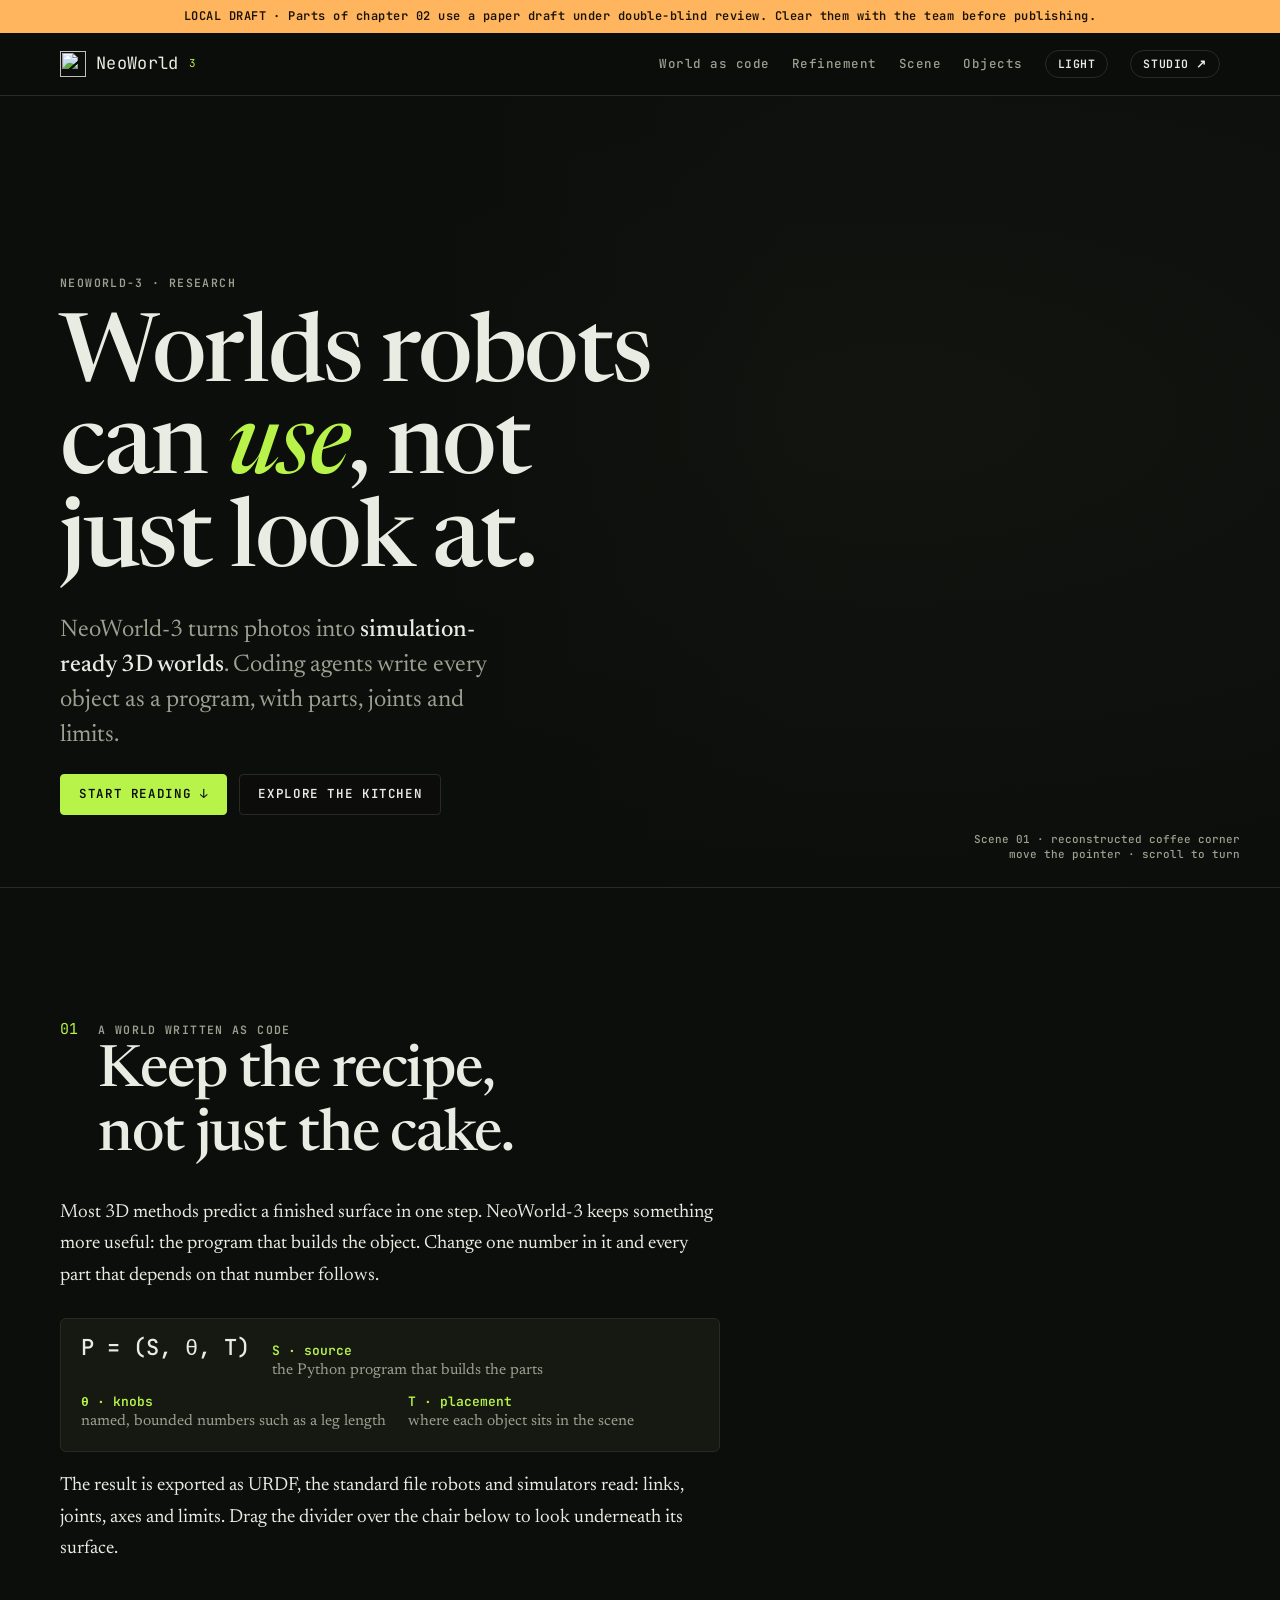
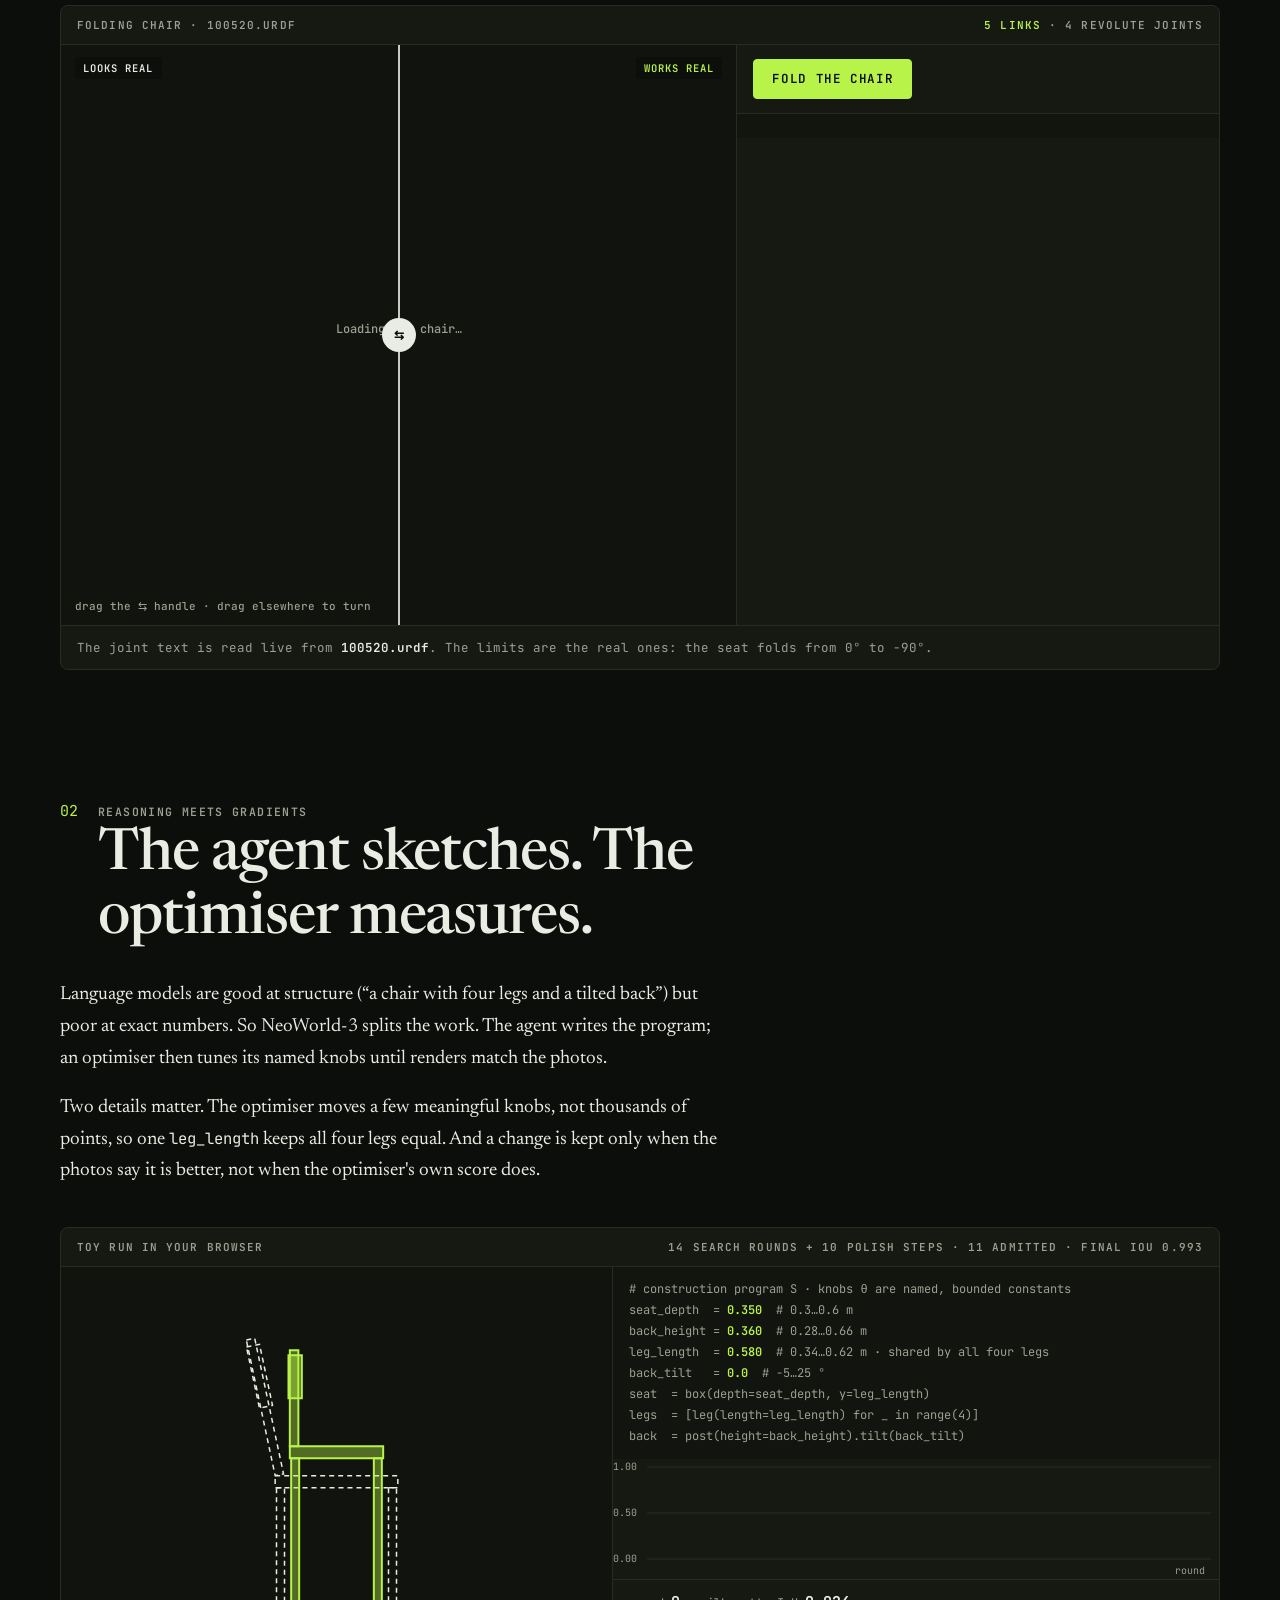
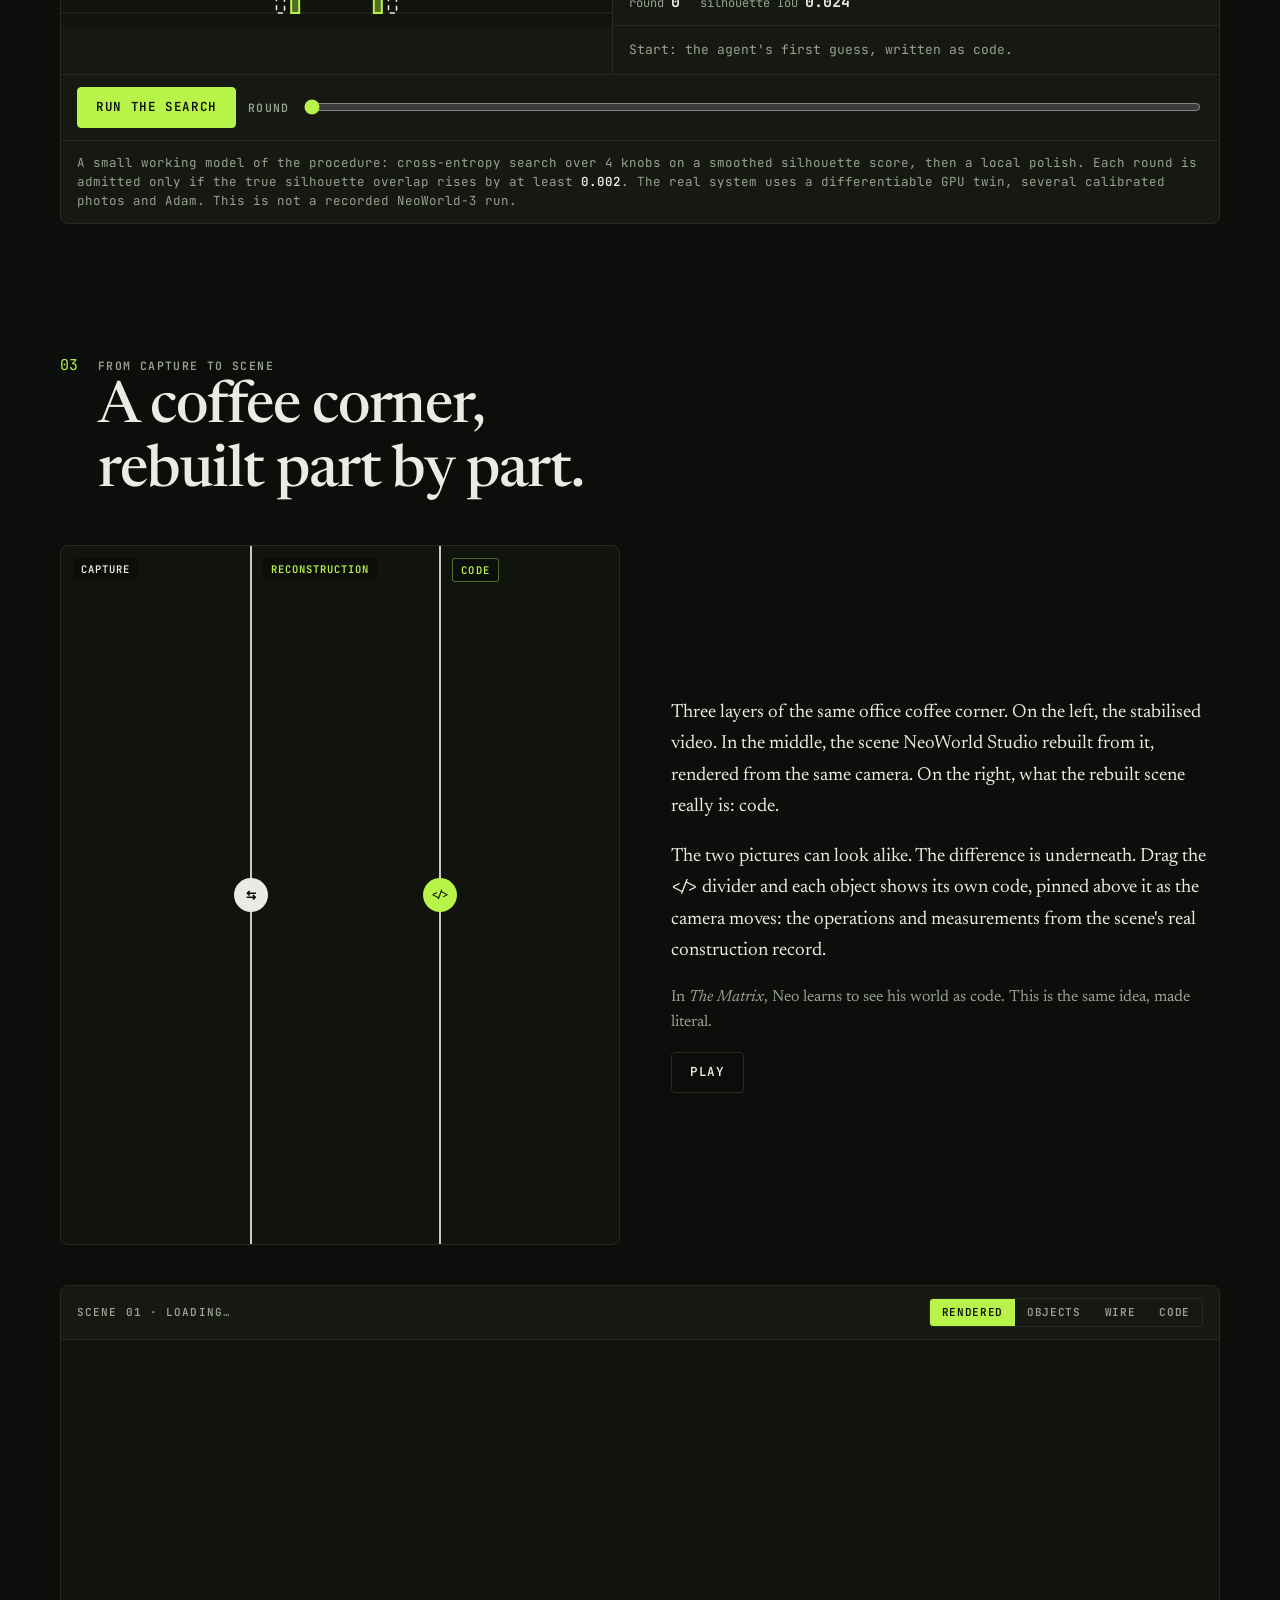
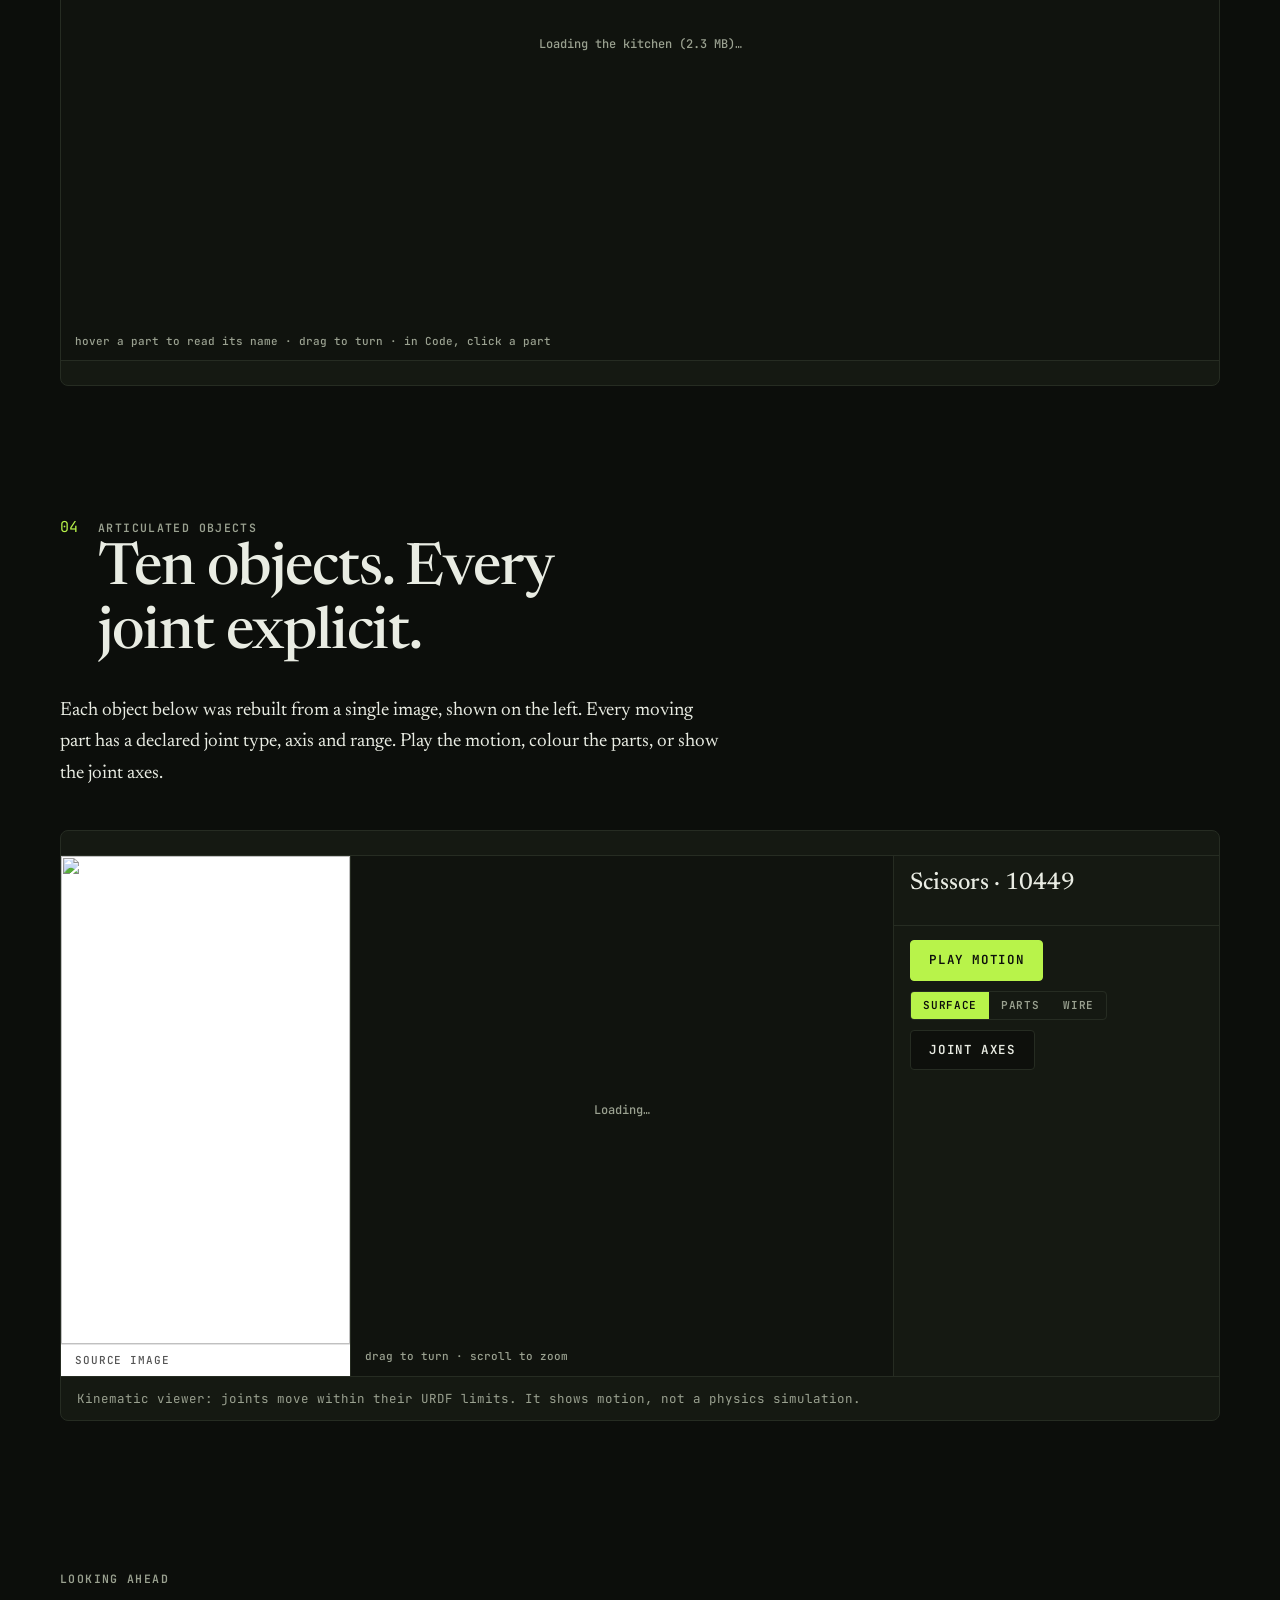
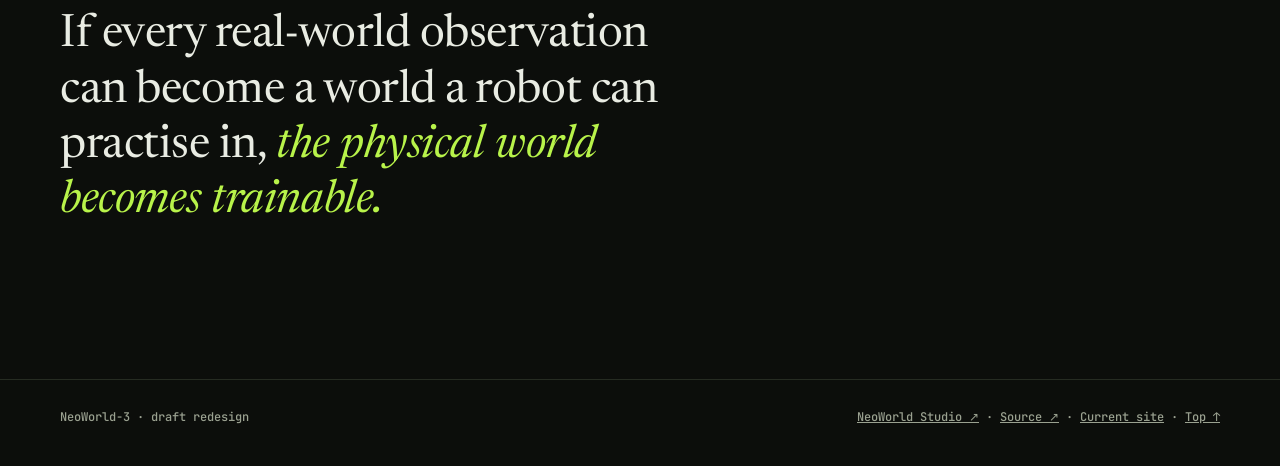
==== preview/v2/index.html @ 41a1fab9 "Add NeoWorld-3 v2 page source Redesigned research page in preview/v2 (three.js + GSAP), built from t" ====
<!doctype html>
<html lang="en" data-theme="dark">
<head>
  <meta charset="utf-8">
  <meta name="viewport" content="width=device-width,initial-scale=1">
  <meta name="theme-color" content="#0c0e0b">
  <meta name="robots" content="noindex">
  <meta name="description" content="NeoWorld-3 turns visual observations into simulation-ready 3D worlds by having coding agents write them as programs.">
  <title>NeoWorld-3 · Worlds robots can use</title>
  <link rel="icon" type="image/svg+xml" href="../brand/neoworld-favicon.svg">
  <script>try{const t=localStorage.getItem('nw-theme');if(t==='light'||t==='dark')document.documentElement.dataset.theme=t}catch(_){}</script>
  <link rel="preload" href="fonts/newsreader-latin-opsz-normal.woff2" as="font" type="font/woff2" crossorigin>
  <link rel="stylesheet" href="v2.css">
  <script defer src="../vendor/three.min.js"></script>
  <script defer src="../vendor/OBJLoader.js"></script>
  <script defer src="../vendor/OrbitControls.js"></script>
  <script defer src="../vendor/GLTFLoader.js"></script>
  <script defer src="../vendor/DRACOLoader.js"></script>
  <script defer src="../vendor/gsap.min.js"></script>
  <script defer src="../vendor/ScrollTrigger.min.js"></script>
  <script defer src="js/kit.js"></script>
  <script defer src="js/scene-code.js"></script>
  <script defer src="js/hero.js"></script>
  <script defer src="js/anatomy.js"></script>
  <script defer src="js/refine.js"></script>
  <script defer src="js/compare.js"></script>
  <script defer src="js/scene.js"></script>
  <script defer src="js/gallery.js"></script>
  <script defer src="js/main.js"></script>
</head>
<body>
  <a class="skip" href="#program">Skip to the article</a>
  <!-- Paper-derived blocks sit between paper:start / paper:end. scripts/build-v2-public.py deletes them
       and unwraps the <template data-public> that follows each one, so the public build never contains them. -->
  <!-- paper:start -->
  <div class="draft" role="note">LOCAL DRAFT · Parts of chapter 02 use a paper draft under double-blind review. Clear them with the team before publishing.</div>
  <!-- paper:end --><template data-public><div class="draft" role="note">DESIGN PREVIEW · Not the official NeoWorld site. Sections based on unpublished results are left out.</div></template>
  <div class="progress" aria-hidden="true"><i></i></div>

  <header class="top">
    <div class="wrap">
      <a class="brand" href="#top"><img src="../brand/neoworld-nw-small.svg" alt="">NeoWorld<sup>3</sup></a>
      <nav aria-label="Main">
        <a href="#program">World as code</a><a href="#refine-ch">Refinement</a><a href="#scene">Scene</a><a href="#objects">Objects</a>
      </nav>
      <button class="tbtn" id="theme-toggle" type="button"><span>Light</span></button>
      <a class="tbtn" href="https://neoworldproject.github.io/Studio/?lang=en" target="_blank" rel="noopener">Studio ↗</a>
    </div>
  </header>

  <nav class="toc" aria-label="Chapters">
    <a href="#program"><b>01</b>A world as code</a><a href="#refine-ch"><b>02</b>Refinement</a><a href="#scene"><b>03</b>Scene</a><a href="#objects"><b>04</b>Objects</a>
  </nav>

  <main id="top">
    <section class="hero" aria-labelledby="hero-title">
      <div id="hero-world" aria-hidden="true"></div>
      <div class="wrap">
        <div class="hero-copy">
          <p class="label">NeoWorld-3 · research</p>
          <h1 id="hero-title">Worlds robots can <em>use</em>, not just look at.</h1>
          <p class="lede">NeoWorld-3 turns photos into <b>simulation-ready 3D worlds</b>. Coding agents write every object as a program, with parts, joints and limits.</p>
          <div class="cta"><a class="btn primary" href="#program">Start reading ↓</a><a class="btn" href="#scene">Explore the kitchen</a></div>
        </div>
      </div>
      <p class="hero-note">Scene 01 · reconstructed coffee corner<br>move the pointer · scroll to turn</p>
    </section>

    <div class="wrap">
      <!-- 01 -->
      <section class="chapter" id="program" aria-labelledby="program-h">
        <div class="chapter-head"><span class="num">01</span><p class="label">A world written as code</p><h2 id="program-h">Keep the recipe, not just the cake.</h2></div>
        <div class="prose">
          <p>Most 3D methods predict a finished surface in one step. NeoWorld-3 keeps something more useful: the program that builds the object. Change one number in it and every part that depends on that number follows.</p>
          <div class="equation" aria-label="P equals S, theta, T">
            <code>P = (S, θ, T)</code>
            <div><b>S · source</b>the Python program that builds the parts</div>
            <div><b>θ · knobs</b>named, bounded numbers such as a leg length</div>
            <div><b>T · placement</b>where each object sits in the scene</div>
          </div>
          <p>The result is exported as URDF, the standard file robots and simulators read: links, joints, axes and limits. Drag the divider over the chair below to look underneath its surface.</p>
        </div>
        <div class="plate">
          <div class="plate-bar"><span>Folding chair · 100520.urdf</span><span><b>5 links</b> · 4 revolute joints</span></div>
          <div class="anatomy">
            <div class="stage" id="anatomy-stage">
              <div class="xray-tags" aria-hidden="true"><span>LOOKS REAL</span><span>WORKS REAL</span></div>
              <button class="xray-handle" type="button" role="slider" aria-label="X-ray divider" aria-valuemin="0" aria-valuemax="100" aria-valuenow="50"><span>⇆</span></button>
              <span class="stage-status">Loading the chair…</span>
              <span class="hint">drag the ⇆ handle · drag elsewhere to turn</span>
            </div>
            <div class="anatomy-side">
              <div id="anatomy-joints"></div>
              <div class="side-actions"><button class="btn primary" id="anatomy-fold" type="button">Fold the chair</button></div>
              <pre class="code" id="anatomy-code" aria-live="polite" aria-label="URDF text of the selected joint"></pre>
            </div>
          </div>
          <p class="plate-foot">The joint text is read live from <b>100520.urdf</b>. The limits are the real ones: the seat folds from 0° to −90°.</p>
        </div>
      </section>

      <!-- 02 -->
      <section class="chapter" id="refine-ch" aria-labelledby="refine-h">
        <div class="chapter-head"><span class="num">02</span><p class="label">Reasoning meets gradients</p><h2 id="refine-h">The agent sketches. The optimiser measures.</h2></div>
        <div class="prose">
          <p>Language models are good at structure (“a chair with four legs and a tilted back”) but poor at exact numbers. So NeoWorld-3 splits the work. The agent writes the program; an optimiser then tunes its named knobs until renders match the photos.</p>
          <!-- paper:start -->
          <p>Two details matter. The optimiser moves a few meaningful knobs, not thousands of points, so one <span class="mono">leg_length</span> keeps all four legs equal. And a change is kept only when the photos say it is better, not when the optimiser's own score does.</p>
          <!-- paper:end --><template data-public><p>Because the optimiser moves a few meaningful knobs rather than thousands of points, one <span class="mono">leg_length</span> keeps all four legs equal.</p></template>
        </div>
        <div class="plate" id="refine">
          <div class="plate-bar"><span>Toy run in your browser</span><span id="refine-summary"></span></div>
          <div class="refine">
            <canvas id="refine-canvas" aria-label="Chair silhouette: dashed target, filled current program, faint candidates"></canvas>
            <div class="refine-side">
              <pre class="code" id="refine-code" aria-live="polite" style="border-top:0"></pre>
              <canvas id="refine-chart" aria-label="Silhouette overlap per round; filled dots were admitted"></canvas>
              <div class="readout"><span>round <b id="refine-step-out">0</b></span><span>silhouette IoU <b id="refine-iou">0</b></span></div>
              <p class="note" id="refine-log" role="status" style="min-height:0"></p>
            </div>
          </div>
          <div class="controls"><button class="btn primary" id="refine-play" type="button">Run the search</button><label class="label" for="refine-step">Round</label><input id="refine-step" type="range" min="0" max="22" value="0"></div>
          <!-- paper:start -->
          <p class="plate-foot">A small working model of the procedure: cross-entropy search over 4 knobs on a smoothed silhouette score, then a local polish. Each round is admitted only if the true silhouette overlap rises by at least <b>0.002</b>. The real system uses a differentiable GPU twin, several calibrated photos and Adam. This is not a recorded NeoWorld-3 run.</p>
          <!-- paper:end --><template data-public><p class="plate-foot">A small illustration running in your browser: a search over 4 knobs against one silhouette, keeping a change only when the overlap clearly improves. It shows the idea; it is not a NeoWorld-3 run.</p></template>
        </div>
      </section>

      <!-- 03 -->
      <section class="chapter" id="scene" aria-labelledby="scene-h">
        <div class="chapter-head"><span class="num">03</span><p class="label">From capture to scene</p><h2 id="scene-h">A coffee corner, rebuilt part by part.</h2></div>
        <div class="compare-wrap">
          <div id="compare" aria-label="Drag the two dividers to compare the capture, the reconstruction and its code">
            <canvas></canvas>
            <span class="wipe-tag" data-layer="0">CAPTURE</span><span class="wipe-tag" data-layer="1">RECONSTRUCTION</span><span class="wipe-tag" data-layer="2">CODE</span>
            <button class="xray-handle" data-handle="0" type="button" role="slider" aria-label="Divider between capture and reconstruction" aria-valuemin="0" aria-valuemax="100" aria-valuenow="34"><span>⇆</span></button>
            <button class="xray-handle" data-handle="1" type="button" role="slider" aria-label="Divider between reconstruction and code" aria-valuemin="0" aria-valuemax="100" aria-valuenow="68"><span>&lt;/&gt;</span></button>
          </div>
          <div class="prose">
            <p>Three layers of the same office coffee corner. On the left, the stabilised video. In the middle, the scene NeoWorld Studio rebuilt from it, rendered from the same camera. On the right, what the rebuilt scene really is: code.</p>
            <p>The two pictures can look alike. The difference is underneath. Drag the <span class="mono">&lt;/&gt;</span> divider and each object shows its own code, pinned above it as the camera moves: the operations and measurements from the scene's real construction record.</p>
            <p class="aside">In <em>The Matrix</em>, Neo learns to see his world as code. This is the same idea, made literal.</p>
            <p><button class="btn" id="compare-play" type="button">Play</button></p>
          </div>
        </div>
        <div class="plate">
          <div class="plate-bar"><span>Scene 01 · <span id="scene-count">loading…</span></span>
            <span class="seg" role="group" aria-label="Look"><button type="button" data-scene-look="skin" aria-pressed="true">Rendered</button><button type="button" data-scene-look="parts" aria-pressed="false">Objects</button><button type="button" data-scene-look="wire" aria-pressed="false">Wire</button><button type="button" data-scene-look="code" aria-pressed="false">Code</button></span></div>
          <div class="scene-body" id="scene-body">
            <div class="stage" id="scene-stage">
              <span class="stage-status">Loading the kitchen (2.3 MB)…</span>
              <div class="part-tip" hidden></div>
              <span class="hint">hover a part to read its name · drag to turn · in Code, click a part</span>
            </div>
            <aside class="scene-code" id="scene-code-panel" hidden aria-label="Construction record of the selected object">
              <div class="scene-code-head"><b id="scene-code-title">Loading…</b><span>construction record from scene.glb</span></div>
              <pre class="code" id="scene-code"></pre>
              <p class="scene-code-key"><span class="k-op">coloured part</span> built by a recorded SDK operation · <span class="k-mesh">grey part</span> stored as a mesh · <span class="k-phys">blue lines</span> example physical properties</p>
            </aside>
          </div>
          <div class="chips" id="scene-legend" aria-label="Objects in the scene: click to isolate one"></div>
        </div>
      </section>

      <!-- 04 -->
      <section class="chapter" id="objects" aria-labelledby="objects-h">
        <div class="chapter-head"><span class="num">04</span><p class="label">Articulated objects</p><h2 id="objects-h">Ten objects. Every joint explicit.</h2></div>
        <div class="prose"><p>Each object below was rebuilt from a single image, shown on the left. Every moving part has a declared joint type, axis and range. Play the motion, colour the parts, or show the joint axes.</p></div>
        <div class="plate">
          <div class="picker" id="gallery-picker" aria-label="Choose an object"></div>
          <div class="gallery">
            <figure><img id="gallery-ref" alt="" src="../assets/batch5_collision_references_image3/10449_image_3.png"><figcaption id="gallery-ref-cap">Source image</figcaption></figure>
            <div class="stage" id="gallery-stage"><span class="stage-status">Loading…</span><span class="hint">drag to turn · scroll to zoom</span></div>
            <div class="gallery-side">
              <h3 id="gallery-title">Scissors · 10449</h3>
              <p class="sub" id="gallery-summary">&nbsp;</p>
              <div class="side-actions">
                <button class="btn primary" id="gallery-play" type="button" aria-pressed="false">Play motion</button>
                <span class="seg" role="group" aria-label="Look"><button type="button" data-gallery-look="skin" aria-pressed="true">Surface</button><button type="button" data-gallery-look="parts" aria-pressed="false">Parts</button><button type="button" data-gallery-look="wire" aria-pressed="false">Wire</button></span>
                <button class="btn" id="gallery-axes" type="button" aria-pressed="false">Joint axes</button>
              </div>
              <div id="gallery-joints"></div>
            </div>
          </div>
          <p class="plate-foot">Kinematic viewer: joints move within their URDF limits. It shows motion, not a physics simulation.</p>
        </div>
      </section>

    </div>

    <section class="closing wrap" aria-label="Outlook">
      <p class="label" style="margin-bottom:22px">Looking ahead</p>
      <p>If every real-world observation can become a world a robot can practise in, <em>the physical world becomes trainable.</em></p>
    </section>
  </main>

  <footer>
    <div class="wrap">
      <span>NeoWorld-3 · draft redesign</span>
      <span><a href="https://neoworldproject.github.io/Studio/?lang=en" target="_blank" rel="noopener">NeoWorld Studio ↗</a> · <a href="https://github.com/mulan2022/NeoWorld" target="_blank" rel="noopener">Source ↗</a> · <a href="../">Current site</a> · <a href="#top">Top ↑</a></span>
    </div>
  </footer>
</body>
</html>
---- preview/v2/v2.css ----
@font-face{font-family:"Fusion Pixel";src:url("../assets/fusion-pixel-latin-subset.woff2") format("woff2");font-display:swap}
/* Self-hosted (SIL OFL, see fonts/*.txt) so the page does not depend on Google Fonts being reachable. */
@font-face{font-family:"Newsreader";src:url("fonts/newsreader-latin-opsz-normal.woff2") format("woff2-variations"),url("fonts/newsreader-latin-opsz-normal.woff2") format("woff2");font-weight:200 800;font-style:normal;font-display:swap}
@font-face{font-family:"Newsreader";src:url("fonts/newsreader-latin-opsz-italic.woff2") format("woff2-variations"),url("fonts/newsreader-latin-opsz-italic.woff2") format("woff2");font-weight:200 800;font-style:italic;font-display:swap}
@font-face{font-family:"JetBrains Mono";src:url("fonts/jetbrains-mono-latin-wght-normal.woff2") format("woff2-variations"),url("fonts/jetbrains-mono-latin-wght-normal.woff2") format("woff2");font-weight:100 800;font-style:normal;font-display:swap}
/* Tokens: dark is the default identity; light is a full second palette. */
:root{
  --bg:#0c0e0b;--bg-2:#11140f;--surface:#151912;--stage:#10130e;--ink:#e9ece3;--muted:#9aa190;--line:#262c22;
  --accent:#b8f34a;--accent-fill:#b8f34a;--accent-ink:#0c0e0b;--accent-line:#b8f34a;--hero-wire:#7e8b6c;
  --warn:#ffb45e;--bad:#ff7a8a;--sky:#6cc4ff;
  --serif:"Newsreader",Georgia,"Times New Roman",serif;--mono:"JetBrains Mono",Consolas,"SFMono-Regular",monospace;--pixel:"Fusion Pixel",var(--mono);
  --measure:66ch;--gutter:clamp(16px,4vw,40px);
  color-scheme:dark;
}
:root[data-theme="light"]{
  --bg:#f2f3ec;--bg-2:#e9ebe2;--surface:#fbfbf7;--stage:#e4e8dc;--ink:#141811;--muted:#535b4c;--line:#d2d7c7;
  --accent:#4a7a0c;--accent-fill:#b8f34a;--accent-ink:#10140c;--accent-line:#5b8f16;--hero-wire:#98a488;
  --warn:#b86a0e;--bad:#c23a4d;--sky:#1f78b4;color-scheme:light;
}
*{box-sizing:border-box}
[hidden]{display:none!important}
html{scroll-behavior:smooth;scroll-padding-top:80px}
body{margin:0;background:var(--bg);color:var(--ink);font:400 19px/1.66 var(--serif);font-optical-sizing:auto;-webkit-font-smoothing:antialiased}
img,canvas,video{max-width:100%;display:block}
a{color:var(--accent)}
p{margin:0}
h1,h2,h3,h4{margin:0;font-weight:500;text-wrap:balance;line-height:1.1}
button{font:inherit;color:inherit}
:focus-visible{outline:2px solid var(--accent);outline-offset:3px}
.label{font:600 11.5px/1.35 var(--mono);letter-spacing:.12em;text-transform:uppercase;color:var(--muted)}
.mono{font-family:var(--mono);font-size:.82em}
.wrap{max-width:1240px;margin:0 auto;padding-inline:var(--gutter)}
.measure{max-width:var(--measure)}
.skip{position:absolute;left:-999px}.skip:focus{left:16px;top:16px;z-index:100;background:var(--accent-fill);color:var(--accent-ink);padding:8px 12px}

/* Draft ribbon and progress */
.draft{background:var(--warn);color:#1a1206;font:600 12px/1.4 var(--mono);letter-spacing:.04em;padding:8px var(--gutter);text-align:center}
:root[data-theme="light"] .draft{color:#fff}
.progress{position:fixed;inset:0 0 auto 0;height:2px;z-index:60;pointer-events:none}
.progress i{display:block;height:100%;background:var(--accent-line);transform-origin:0 50%;transform:scaleX(0)}

/* Top bar */
.top{position:sticky;top:0;z-index:50;background:color-mix(in srgb,var(--bg) 88%,transparent);backdrop-filter:blur(10px);border-bottom:1px solid var(--line)}
.top .wrap{display:flex;align-items:center;gap:22px;height:62px}
.brand{display:flex;align-items:center;gap:10px;text-decoration:none;color:var(--ink);font:400 17px/1 var(--pixel);letter-spacing:.02em}
.brand img{width:26px;height:26px}
.brand sup{color:var(--accent);font-size:11px}
.top nav{display:flex;gap:22px;margin-left:auto;font:500 12.5px/1 var(--mono);letter-spacing:.04em}
.top nav a{color:var(--muted);text-decoration:none}.top nav a:hover{color:var(--ink)}
.tbtn{display:inline-flex;align-items:center;gap:6px;border:1px solid var(--line);background:transparent;border-radius:999px;padding:7px 12px;font:600 11.5px/1 var(--mono);letter-spacing:.05em;text-transform:uppercase;cursor:pointer;color:var(--ink);text-decoration:none}
.tbtn:hover{border-color:var(--muted)}
@media (max-width:860px){.top nav{display:none}.top .tbtn:first-of-type{margin-left:auto}}

/* Contents rail (wide screens only) */
.toc{position:fixed;left:max(16px,calc((100vw - 1240px)/2 - 150px));top:120px;z-index:40;display:none;flex-direction:column;gap:2px;opacity:0;transition:opacity .4s}
.toc.shown{opacity:1}
.toc a{display:flex;gap:10px;align-items:baseline;padding:5px 0;font:500 11px/1.3 var(--mono);color:var(--muted);text-decoration:none}
.toc a b{font-weight:600;color:var(--line);transition:color .3s}
.toc a[aria-current="true"],.toc a:hover{color:var(--ink)}
.toc a[aria-current="true"] b{color:var(--accent)}
@media (min-width:1560px){.toc{display:flex}}

/* Hero */
.hero{position:relative;min-height:min(88vh,860px);display:grid;align-items:end;overflow:hidden;border-bottom:1px solid var(--line);background:radial-gradient(120% 90% at 70% 40%,var(--bg-2),var(--bg) 70%)}
#hero-world{position:absolute;inset:0}
.hero>.wrap{width:100%}
.hero:after{content:"";position:absolute;inset:0;z-index:1;pointer-events:none;background:linear-gradient(90deg,var(--bg) 0%,color-mix(in srgb,var(--bg) 82%,transparent) 34%,transparent 62%)}
@media (max-width:760px){.hero:after{background:linear-gradient(180deg,var(--bg) 0%,color-mix(in srgb,var(--bg) 85%,transparent) 55%,transparent 80%)}}
#hero-world canvas{width:100%!important;height:100%!important}
.hero-copy{position:relative;z-index:2;display:grid;gap:22px;padding-block:120px 72px;max-width:760px;pointer-events:none}
.hero-copy a{pointer-events:auto}
.hero h1{font-size:clamp(46px,7.4vw,104px);line-height:.98;letter-spacing:-.025em}
.hero h1 em{font-style:italic;color:var(--accent)}
.hero .lede{font-size:clamp(20px,2.2vw,24px);line-height:1.45;color:var(--muted);max-width:34ch}
.hero .lede b{color:var(--ink);font-weight:500}
.cta{display:flex;flex-wrap:wrap;gap:12px}
.btn{display:inline-flex;align-items:center;gap:10px;padding:13px 18px;border-radius:4px;font:600 12.5px/1 var(--mono);letter-spacing:.05em;text-transform:uppercase;text-decoration:none;border:1px solid var(--line);color:var(--ink);background:color-mix(in srgb,var(--bg) 70%,transparent);cursor:pointer}
.btn.primary{background:var(--accent-fill);border-color:var(--accent-fill);color:var(--accent-ink)}
.btn:hover{filter:brightness(1.08)}
.btn:not(.primary)[aria-pressed="true"]{border-color:var(--accent-line);color:var(--accent);background:color-mix(in srgb,var(--accent-fill) 10%,transparent)}
.hero-note{position:absolute;right:var(--gutter);bottom:24px;z-index:2;font:500 11px/1.4 var(--mono);color:var(--muted);text-align:right}
@media (max-width:760px){.hero{align-items:start}.hero-copy{padding-block:56px 300px}.hero-note{display:none}}

.facts{display:grid;grid-template-columns:repeat(4,minmax(0,1fr));border-bottom:1px solid var(--line)}
.facts div{padding:22px var(--gutter);border-right:1px solid var(--line);display:grid;gap:6px}
.facts div:last-child{border-right:0}
.facts strong{font:500 clamp(34px,4vw,48px)/1 var(--serif);font-variant-numeric:tabular-nums}
.facts span{font:600 11px/1.35 var(--mono);letter-spacing:.08em;text-transform:uppercase;color:var(--muted)}
@media (max-width:760px){.facts{grid-template-columns:repeat(2,minmax(0,1fr))}.facts div:nth-child(2){border-right:0}.facts div:nth-child(-n+2){border-bottom:1px solid var(--line)}}

/* Chapters */
.chapter{padding-block:clamp(72px,10vw,128px) 0;scroll-margin-top:70px}
.chapter-head{display:grid;grid-template-columns:auto minmax(0,1fr);gap:4px 20px;align-items:baseline;margin-bottom:28px}
.chapter-head .num{grid-row:span 2;font:400 15px/1 var(--pixel);color:var(--accent);padding-top:6px}
.chapter-head h2{font-size:clamp(34px,5vw,58px);letter-spacing:-.018em;max-width:20ch}
.prose{display:grid;gap:18px;max-width:var(--measure)}
.prose strong{font-weight:600}
.pull{font-size:clamp(24px,3vw,32px);line-height:1.3;font-style:italic;max-width:30ch;padding-left:20px;border-left:3px solid var(--accent-line)}
.aside{font-size:16px;line-height:1.55;color:var(--muted)}

/* Plates hold interactive figures */
.plate{margin-top:40px;border:1px solid var(--line);border-radius:8px;background:var(--surface);overflow:hidden}
.plate-bar{display:flex;flex-wrap:wrap;gap:10px 16px;align-items:center;justify-content:space-between;padding:12px 16px;border-bottom:1px solid var(--line);font:600 11px/1.3 var(--mono);letter-spacing:.1em;text-transform:uppercase;color:var(--muted)}
.plate-bar b{color:var(--accent);font-weight:600}
.plate-foot{padding:12px 16px;border-top:1px solid var(--line);font:400 12.5px/1.55 var(--mono);color:var(--muted)}
.plate-foot b{color:var(--ink);font-weight:600}
.seg{display:inline-flex;border:1px solid var(--line);border-radius:4px;overflow:hidden}
.seg button{border:0;background:transparent;color:var(--muted);padding:8px 12px;font:600 11px/1 var(--mono);letter-spacing:.06em;text-transform:uppercase;cursor:pointer}
.seg button[aria-pressed="true"]{background:var(--accent-fill);color:var(--accent-ink)}
.stage{position:relative;background:var(--stage);min-height:300px;touch-action:pan-y}
.stage canvas{width:100%!important;height:100%!important;position:absolute;inset:0}
.stage-status{position:absolute;inset:auto 0 50% 0;text-align:center;font:500 12px/1 var(--mono);color:var(--muted);z-index:2}
.hint{position:absolute;left:14px;bottom:12px;z-index:3;font:500 11px/1.3 var(--mono);color:var(--muted);pointer-events:none}
input[type=range]{width:100%;accent-color:var(--accent-line)}

/* 01 door */
.split{display:grid;grid-template-columns:minmax(0,1fr) minmax(0,1.25fr);gap:clamp(24px,4vw,56px);align-items:center}
@media (max-width:900px){.split{grid-template-columns:minmax(0,1fr)}}
#door-stage{height:min(62vh,520px);cursor:pointer}
.note{padding:14px 16px;border-top:1px solid var(--line);font:400 13px/1.55 var(--mono);color:var(--muted);min-height:66px}
.note b{color:var(--ink)}

/* 02 loop */
.loop{display:grid;grid-template-columns:minmax(0,1fr) minmax(0,1fr);gap:clamp(24px,5vw,72px);margin-top:20px}
.loop-graphic{position:sticky;top:90px;height:min(70vh,560px);display:grid;place-items:center}
.loop-graphic svg{width:min(100%,460px);height:auto;overflow:visible}
.loop-steps{padding-block:18vh 30vh;display:grid;gap:34vh}
.loop-step{display:grid;gap:10px;opacity:.35;transition:opacity .4s}
.loop-step.on{opacity:1}
.loop-step h3{font-size:30px}
.loop-step .label{color:var(--accent)}
.loop-node circle{fill:var(--surface);stroke:var(--line);stroke-width:2;transition:all .45s}
.loop-node text{fill:var(--muted);font:600 12px var(--mono);letter-spacing:.08em;transition:fill .45s}
.loop-node.on circle{fill:var(--accent-fill);stroke:var(--accent-fill)}
.loop-node.on text{fill:var(--ink)}
.loop-arc{fill:none;stroke:var(--line);stroke-width:2.5;transition:stroke .5s}
.loop-arc.on{stroke:var(--accent-line)}
.loop-core{fill:var(--muted);font:600 12px var(--mono);letter-spacing:.1em}
@media (max-width:800px){.loop{grid-template-columns:minmax(0,1fr)}.loop-graphic{top:62px;height:260px;background:var(--bg);z-index:5;border-bottom:1px solid var(--line)}.loop-graphic svg{width:240px}.loop-steps{padding-block:8vh 20vh;gap:28vh}}

/* 03 anatomy */
.anatomy{display:grid;grid-template-columns:minmax(0,1.4fr) minmax(300px,1fr)}
#anatomy-stage{min-height:min(66vh,580px)}
@media (max-width:900px){#anatomy-stage{height:min(66vh,520px)}}
.anatomy-side{border-left:1px solid var(--line);display:grid;align-content:start}
.xray-handle{position:absolute;top:0;bottom:0;left:50%;width:44px;margin-left:-22px;z-index:4;cursor:ew-resize;display:grid;place-items:center;touch-action:none;background:none;border:0;padding:0}
.xray-handle:before{content:"";position:absolute;top:0;bottom:0;left:50%;width:2px;margin-left:-1px;background:var(--ink);opacity:.85}
.xray-handle span{position:relative;width:34px;height:34px;border-radius:50%;background:var(--ink);color:var(--bg);display:grid;place-items:center;font:600 12px/1 var(--mono)}
.xray-tags{position:absolute;inset:12px 14px auto;display:flex;justify-content:space-between;z-index:3;pointer-events:none}
.xray-tags span{font:600 10.5px/1 var(--mono);letter-spacing:.1em;padding:6px 8px;border-radius:3px;background:color-mix(in srgb,var(--bg) 75%,transparent)}
.xray-tags span:last-child{color:var(--accent)}
.joint-row{display:grid;gap:6px;padding:12px 16px;border-bottom:1px solid var(--line)}
.joint-row.on{background:color-mix(in srgb,var(--accent-fill) 8%,transparent)}
.joint-name{display:flex;align-items:center;gap:8px;border:0;background:none;padding:0;cursor:pointer;font:600 12.5px/1.2 var(--mono);text-align:left;color:var(--ink)}
.joint-name i{width:10px;height:10px;border-radius:2px;flex:none}
.joint-name small{margin-left:auto;font-weight:400;color:var(--muted)}
.joint-range{font:400 11px/1 var(--mono);color:var(--muted)}
.code{margin:0;padding:12px 0;font:400 12px/1.75 var(--mono);color:var(--muted);background:var(--bg-2);overflow-x:auto;white-space:pre;border-top:1px solid var(--line)}
.code span{display:block;padding:0 16px}
.code .hl{color:var(--ink);background:color-mix(in srgb,var(--accent-fill) 12%,transparent);box-shadow:inset 3px 0 var(--accent-line)}
.code b{color:var(--accent);font-weight:600}
.code i{font-style:normal;color:var(--muted)}
.code .c{color:var(--muted)}
.side-actions{padding:14px 16px;display:flex;gap:10px;flex-wrap:wrap}
@media (max-width:900px){.anatomy{grid-template-columns:minmax(0,1fr)}.anatomy-side{border-left:0;border-top:1px solid var(--line)}}
.equation{display:flex;flex-wrap:wrap;gap:12px 22px;align-items:baseline;margin-top:8px;padding:18px 20px;border:1px solid var(--line);border-radius:6px;background:var(--surface)}
.equation code{font:500 22px/1 var(--mono);color:var(--ink)}
.equation div{display:grid;gap:2px;font-size:15.5px;line-height:1.4;color:var(--muted)}
.equation div b{font:600 13px/1.2 var(--mono);color:var(--accent)}

/* 04 agent workflow */
.flow{display:grid;grid-template-columns:repeat(5,minmax(0,1fr));gap:0;counter-reset:f}
.flow figure{margin:0;padding:14px;border-right:1px solid var(--line);display:grid;gap:10px;align-content:start}
.flow figure:last-child{border-right:0}
.flow img{aspect-ratio:320/220;object-fit:cover;border-radius:4px;background:var(--stage);width:100%}
.flow figcaption{display:grid;gap:4px;font-size:15.5px;line-height:1.4}
.flow figcaption b{font:600 12px/1.2 var(--mono);letter-spacing:.06em;text-transform:uppercase}
.flow figcaption span{color:var(--muted)}
.flow .return{grid-column:2/-1;border-top:1px dashed var(--line);padding:10px 14px;font:500 11.5px/1.4 var(--mono);color:var(--muted);text-align:center}
@media (max-width:900px){.flow{grid-template-columns:repeat(2,minmax(0,1fr))}.flow figure{border-bottom:1px solid var(--line)}.flow .return{grid-column:1/-1}}
.rules{display:grid;grid-template-columns:repeat(auto-fill,minmax(270px,1fr));gap:26px 34px;margin-top:48px}
.rule{display:grid;gap:8px;padding-top:16px;border-top:2px solid var(--ink)}
.rule h3{font-size:24px}
.rule p{font-size:16.5px;line-height:1.55}
.rule .plain{color:var(--muted);font-style:italic}

/* 05 refinement */
.refine{display:grid;grid-template-columns:minmax(0,1fr) minmax(0,1.1fr)}
#refine-canvas{width:100%;height:360px;background:var(--stage)}
.refine-side{border-left:1px solid var(--line);display:grid;align-content:start}
#refine-chart{width:100%;height:120px}
.readout{display:flex;gap:20px;flex-wrap:wrap;padding:12px 16px;border-top:1px solid var(--line);font:400 12px/1.4 var(--mono);color:var(--muted)}
.readout b{color:var(--ink);font-size:15px;font-variant-numeric:tabular-nums}
.controls{display:flex;gap:12px;align-items:center;padding:12px 16px;border-top:1px solid var(--line)}
.controls input{flex:1}
@media (max-width:900px){.refine{grid-template-columns:minmax(0,1fr)}.refine-side{border-left:0;border-top:1px solid var(--line)}}

/* 06 physics */
.edges{display:grid;grid-template-columns:repeat(3,minmax(0,1fr));gap:0}
.edges figure{margin:0;padding:18px;border-right:1px solid var(--line);display:grid;gap:10px}
.edges figure:last-child{border-right:0}
.edges svg{width:100%;height:auto;max-height:150px}
.edges figcaption{font-size:15.5px;line-height:1.45}
.edges figcaption b{display:block;font:600 12px/1.3 var(--mono);letter-spacing:.06em;text-transform:uppercase;margin-bottom:4px}
@media (max-width:760px){.edges{grid-template-columns:minmax(0,1fr)}.edges figure{border-right:0;border-bottom:1px solid var(--line)}}
.svg-ink{stroke:var(--ink)}.svg-muted{fill:var(--muted)}.svg-face{fill:color-mix(in srgb,var(--ink) 10%,transparent);stroke:var(--muted)}
.svg-ok{stroke:var(--accent-line)}.svg-bad{stroke:var(--bad)}.svg-warn{stroke:var(--warn)}
.physics-body{padding:22px 18px;display:grid;gap:18px}
.big{display:grid;grid-template-columns:minmax(120px,210px) minmax(0,1fr) 64px;gap:14px;align-items:center;font:500 12.5px/1.35 var(--mono);color:var(--muted)}
.big .track{height:26px;background:var(--bg-2);border-radius:0 4px 4px 0;position:relative;overflow:hidden}
.big .fill{position:absolute;inset:0 auto 0 0;width:var(--w);border-radius:0 4px 4px 0;transition:width .7s cubic-bezier(.2,.8,.2,1)}
.big .val{font:500 26px/1 var(--serif);color:var(--ink);text-align:right;font-variant-numeric:tabular-nums}
#pen-fill{background:var(--bad)}#stab-fill{background:var(--accent-fill)}
#physics.broken .plate-bar b{color:var(--bad)}
@media (max-width:560px){.big{grid-template-columns:minmax(0,1fr) 56px}.big .track{grid-column:1/-1;grid-row:2}}

/* 07 scene */
.compare-wrap{display:grid;grid-template-columns:minmax(0,560px) minmax(0,1fr);gap:clamp(24px,4vw,56px);align-items:center;margin-top:40px}
@media (max-width:900px){.compare-wrap{grid-template-columns:minmax(0,1fr)}}
#compare{position:relative;border-radius:8px;overflow:hidden;border:1px solid var(--line);cursor:ew-resize;touch-action:pan-y;background:var(--stage)}
#compare canvas{width:100%}
.wipe-tag{position:absolute;top:12px;z-index:3;pointer-events:none;font:600 10.5px/1 var(--mono);letter-spacing:.1em;padding:6px 8px;border-radius:3px;background:rgba(12,14,11,.78);color:#e9ece3;white-space:nowrap}
.wipe-tag[data-layer="1"]{color:#b8f34a}
.wipe-tag[data-layer="2"]{color:#b8f34a;border:1px solid #b8f34a66}
#compare .xray-handle[data-handle="1"] span{font-size:10px;background:#b8f34a;color:#10130d}
/* Scene explorer: code mode puts the construction record beside the 3D view */
.scene-body{display:grid;grid-template-columns:minmax(0,1fr)}
.scene-body.coding{grid-template-columns:minmax(0,1.25fr) minmax(0,1fr)}
.scene-code{border-left:1px solid var(--line);display:grid;grid-template-rows:auto 1fr auto;min-height:0;height:min(70vh,620px);background:var(--bg-2)}
.scene-code-head{display:flex;flex-wrap:wrap;gap:4px 12px;align-items:baseline;justify-content:space-between;padding:12px 16px;border-bottom:1px solid var(--line)}
.scene-code-head b{font:500 19px/1.2 var(--serif);text-transform:capitalize}
.scene-code-head span{font:500 10.5px/1.3 var(--mono);letter-spacing:.08em;text-transform:uppercase;color:var(--muted)}
.scene-code .code{border-top:0;overflow:auto;min-height:0;font-size:11.5px;line-height:1.7}
.scene-code .code span{padding:1px 16px}
.scene-code .code .comment{color:var(--muted)}
.scene-code .code .op{color:var(--ink);cursor:default}
.scene-code .code .phys{color:var(--sky);cursor:default}
.scene-code .code .phys:hover{background:color-mix(in srgb,var(--sky) 10%,transparent)}
.scene-code .code .mesh{color:var(--muted);font-style:italic;cursor:default}
.scene-code .code .op:hover,.scene-code .code .mesh:hover{background:color-mix(in srgb,var(--accent-fill) 8%,transparent)}
.scene-code-key{margin:0;padding:10px 16px;border-top:1px solid var(--line);font:400 11px/1.5 var(--mono);color:var(--muted)}
.scene-code-key .k-op{color:var(--accent)}
.scene-code-key .k-phys{color:var(--sky)}
@media (max-width:900px){.scene-body.coding{grid-template-columns:minmax(0,1fr)}.scene-code{border-left:0;border-top:1px solid var(--line);height:420px}}
#scene-stage{height:min(70vh,620px);cursor:crosshair}
.part-tip{position:absolute;z-index:5;pointer-events:none;display:grid;gap:3px;max-width:240px;padding:10px 12px;border-radius:5px;background:var(--bg);border:1px solid var(--line);box-shadow:0 10px 30px #0006}
.part-tip span{font:600 10.5px/1.2 var(--mono);letter-spacing:.08em;text-transform:uppercase;color:var(--accent)}
.part-tip b{font:500 18px/1.2 var(--serif)}
.part-tip code{font:400 10.5px/1.3 var(--mono);color:var(--muted);word-break:break-all}
.chips{display:flex;flex-wrap:wrap;gap:8px;padding:12px 16px;border-top:1px solid var(--line)}
.chip{display:inline-flex;align-items:center;gap:7px;border:1px solid var(--line);border-radius:999px;background:transparent;padding:6px 11px;font:500 12px/1 var(--mono);cursor:pointer;text-transform:capitalize}
.chip i{width:9px;height:9px;border-radius:50%}
.chip small{color:var(--muted)}
.chip[aria-pressed="true"]{border-color:var(--accent-line);background:color-mix(in srgb,var(--accent-fill) 12%,transparent)}

/* 08 gallery */
.picker{display:flex;flex-wrap:wrap;gap:6px;padding:12px 16px;border-bottom:1px solid var(--line)}
.picker button{display:inline-flex;gap:7px;align-items:baseline;border:1px solid var(--line);border-radius:4px;background:transparent;padding:7px 10px;font:500 12.5px/1 var(--mono);cursor:pointer}
.picker button span{color:var(--muted);font-size:10.5px}
.picker button[aria-pressed="true"]{background:var(--accent-fill);color:var(--accent-ink);border-color:var(--accent-fill)}
.picker button[aria-pressed="true"] span{color:var(--accent-ink)}
.gallery{display:grid;grid-template-columns:minmax(0,.8fr) minmax(0,1.5fr) minmax(260px,.9fr)}
.gallery figure{margin:0;border-right:1px solid var(--line);display:grid;grid-template-rows:1fr auto;background:#fff}
.gallery figure img{width:100%;height:100%;max-height:520px;object-fit:contain}
.gallery figcaption{padding:10px 14px;font:500 11px/1 var(--mono);letter-spacing:.08em;text-transform:uppercase;color:#555;border-top:1px solid #e3e3e3}
#gallery-stage{height:min(62vh,520px)}
.gallery-side{border-left:1px solid var(--line);display:grid;align-content:start;max-height:min(62vh,520px);overflow-y:auto}
.gallery-side h3{font-size:24px;padding:14px 16px 2px}
.gallery-side .sub{padding:0 16px 12px;font:400 12px/1.3 var(--mono);color:var(--muted);border-bottom:1px solid var(--line)}
.joint-row.compact{padding:10px 16px}
.joint-row.compact .joint-name{cursor:default;flex-wrap:wrap}
.joint-row.compact .joint-name small{margin-left:0;width:100%;padding-left:18px}
@media (max-width:1000px){.gallery{grid-template-columns:minmax(0,1fr) minmax(0,1.4fr)}.gallery-side{grid-column:1/-1;border-left:0;border-top:1px solid var(--line);max-height:none}}
@media (max-width:640px){.gallery{grid-template-columns:minmax(0,1fr)}.gallery figure{border-right:0;border-bottom:1px solid var(--line)}.gallery figure img{max-height:260px}}

/* 09 evidence */
.caution{margin-top:28px;padding:16px 18px;border:1px solid var(--warn);border-radius:6px;display:grid;gap:4px;font-size:16px;line-height:1.5;max-width:var(--measure)}
.caution .label{color:var(--warn)}
.evidence{display:grid;grid-template-columns:repeat(3,minmax(0,1fr));gap:1px;background:var(--line)}
@media (max-width:980px){.evidence{grid-template-columns:repeat(2,minmax(0,1fr))}}
@media (max-width:620px){.evidence{grid-template-columns:minmax(0,1fr)}}
.mini{margin:0;background:var(--surface);padding:18px;display:grid;gap:9px;align-content:start}
.mini figcaption{display:grid;gap:3px;margin-bottom:4px}
.mini figcaption b{font:500 20px/1.2 var(--serif)}
.mini figcaption span{font:400 11px/1.35 var(--mono);color:var(--muted)}
.bar{display:grid;grid-template-columns:96px minmax(0,1fr) 56px;gap:10px;align-items:center;font:400 12px/1.2 var(--mono);color:var(--muted);padding:2px 0;border-radius:3px}
.bar:hover{background:color-mix(in srgb,var(--ink) 5%,transparent)}
.bar .track{height:12px;position:relative}
.bar .fill{position:absolute;inset:0 auto 0 0;width:var(--w);background:#6b7564;border-radius:0 4px 4px 0}
.bar.ours{color:var(--ink);font-weight:600}
.bar.ours .fill{background:var(--accent-fill)}
.bar .val{text-align:right;font-variant-numeric:tabular-nums}
.legend{display:flex;flex-wrap:wrap;gap:18px;padding:12px 16px;border-top:1px solid var(--line);font:400 11.5px/1.3 var(--mono);color:var(--muted)}
.legend i{display:inline-block;width:12px;height:8px;border-radius:2px;margin-right:6px;vertical-align:middle}

/* 10 robot */
.rehearse{display:grid;grid-template-columns:repeat(5,minmax(0,1fr));gap:1px;background:var(--line)}
.trial{border:0;background:var(--surface);padding:16px 12px;display:grid;gap:10px;justify-items:center;cursor:pointer;text-align:center}
.trial svg{width:100%;max-width:120px;height:auto}
.trial b{font:600 11.5px/1.3 var(--mono);letter-spacing:.04em}
.trial small{font:400 11px/1.35 var(--mono);color:var(--muted)}
.trial .mark{font:600 12px/1 var(--mono);padding:5px 8px;border-radius:3px;background:var(--bad);color:#fff}
.trial[aria-pressed="true"] .mark{background:var(--accent-fill);color:var(--accent-ink)}
.trial[aria-pressed="true"] .mark:after{content:"PASS"}.trial[aria-pressed="false"] .mark:after{content:"FAIL"}
.svg-box{fill:var(--warn)}.svg-table{stroke:var(--muted)}
#rehearsal[data-ok="false"] #rehearsal-verdict b{color:var(--bad)}
@media (max-width:700px){.rehearse{grid-template-columns:repeat(2,minmax(0,1fr))}}
.footage{display:grid;grid-template-columns:1fr 1fr;gap:1px;background:var(--line)}
.footage div{background:var(--stage);min-height:200px;display:grid;place-items:center;text-align:center;padding:20px;font:500 12px/1.5 var(--mono);color:var(--muted)}
.footage div b{display:block;color:var(--ink);font-size:13px;letter-spacing:.08em}

/* Placeholder for content left out of the public preview */
.redacted{margin-top:36px;padding:22px 24px;border:1px dashed var(--line);border-radius:8px;display:grid;gap:6px;max-width:var(--measure);background:repeating-linear-gradient(135deg,transparent 0 10px,color-mix(in srgb,var(--ink) 3%,transparent) 10px 20px)}
.redacted p{font-size:17px;color:var(--muted)}

/* 11 FAQ and 12 limits */
.faq{margin-top:34px;border-top:1px solid var(--line);max-width:860px}
.faq details{border-bottom:1px solid var(--line);padding:18px 0}
.faq summary{cursor:pointer;font:500 clamp(22px,2.6vw,28px)/1.25 var(--serif);list-style:none;display:flex;justify-content:space-between;gap:16px}
.faq summary::-webkit-details-marker{display:none}
.faq summary:after{content:"+";font:400 24px/1 var(--mono);color:var(--accent)}
.faq details[open] summary:after{content:"−"}
.faq details p{margin-top:12px;max-width:var(--measure)}
.limits{display:grid;grid-template-columns:repeat(auto-fill,minmax(250px,1fr));gap:1px;background:var(--line);border:1px solid var(--line);border-radius:6px;overflow:hidden;margin-top:36px}
.limits div{background:var(--surface);padding:20px;display:grid;gap:8px;align-content:start}
.limits h3{font-size:22px}
.limits p{font-size:16.5px;line-height:1.5;color:var(--muted)}
.closing{padding-block:clamp(80px,12vw,150px);text-align:left}
.closing p:not(.label){font-size:clamp(28px,4vw,46px);line-height:1.2;max-width:24ch;letter-spacing:-.01em}
.closing p em{color:var(--accent)}
footer{border-top:1px solid var(--line);padding-block:28px 40px}
footer .wrap{display:flex;flex-wrap:wrap;gap:14px 28px;justify-content:space-between;font:500 12px/1.5 var(--mono);color:var(--muted)}
footer a{color:var(--muted)}
@media (prefers-reduced-motion:reduce){html{scroll-behavior:auto}*{transition:none!important;animation:none!important}}
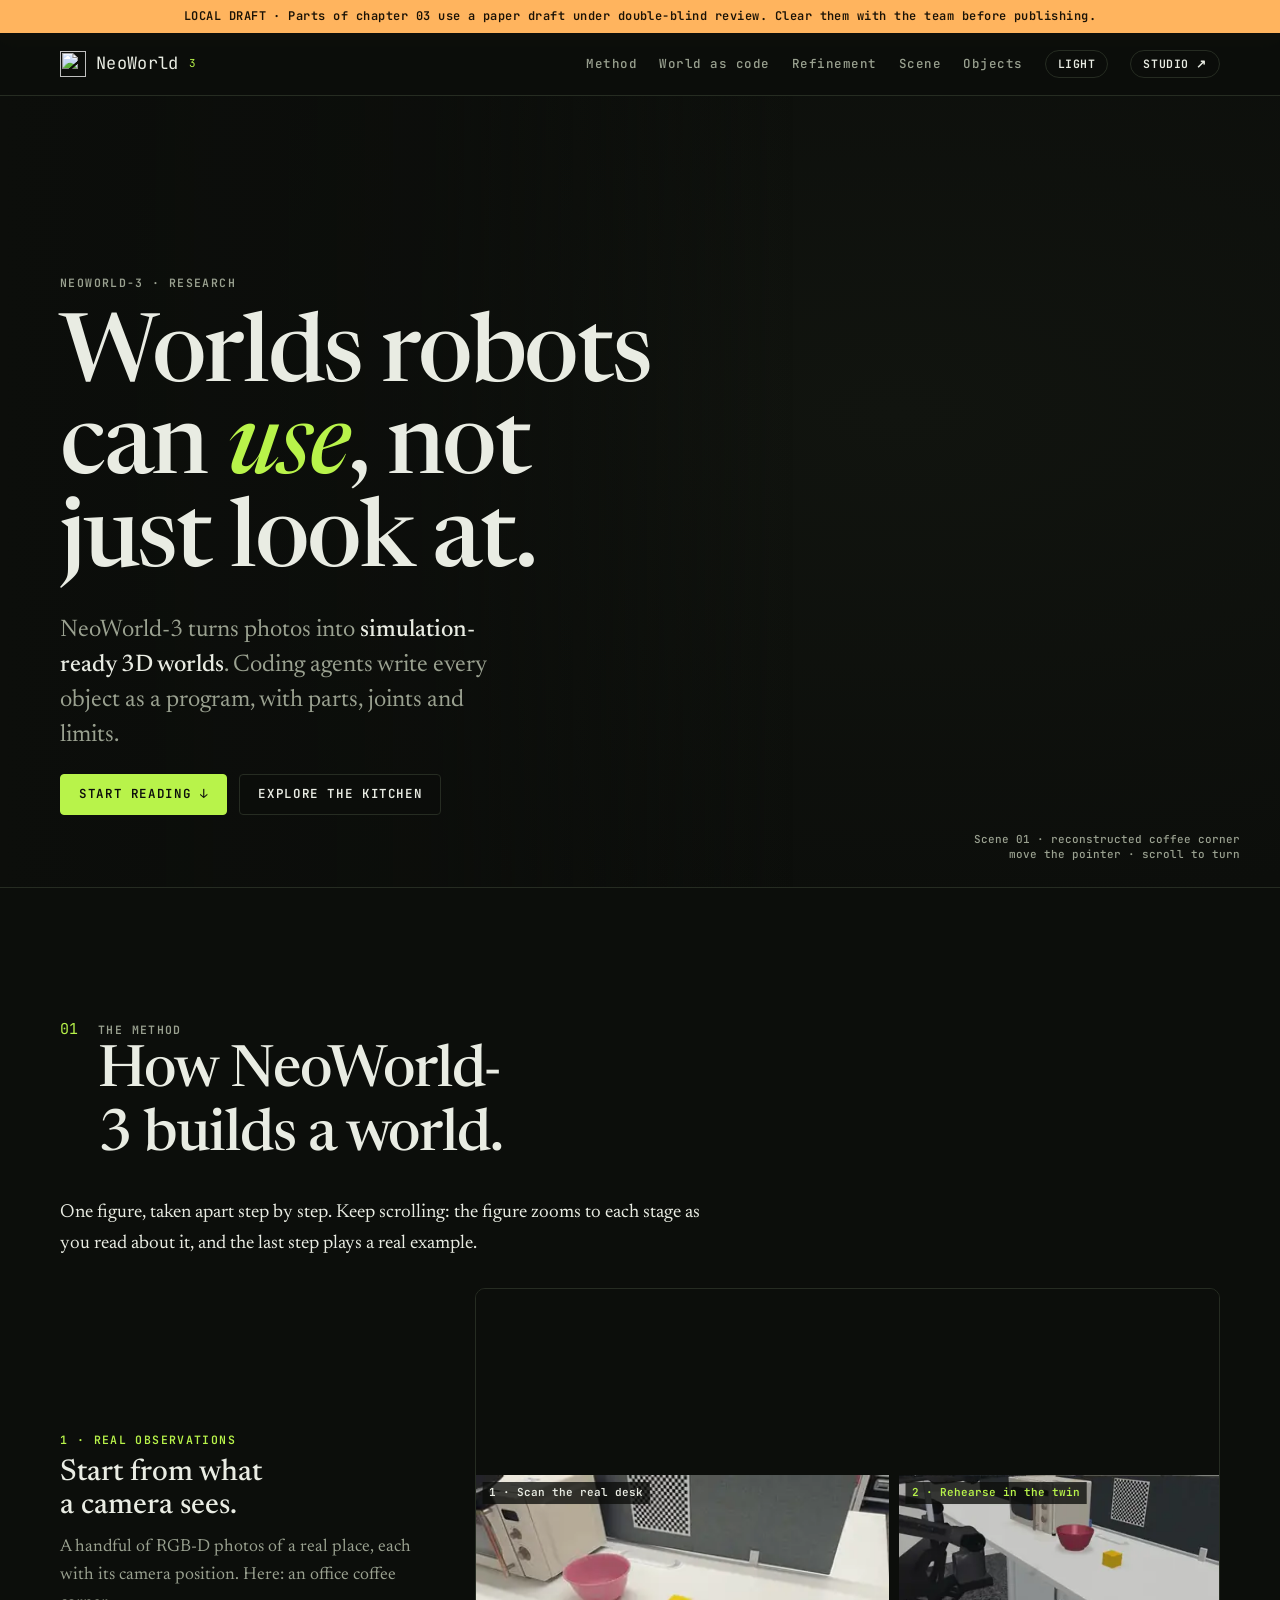
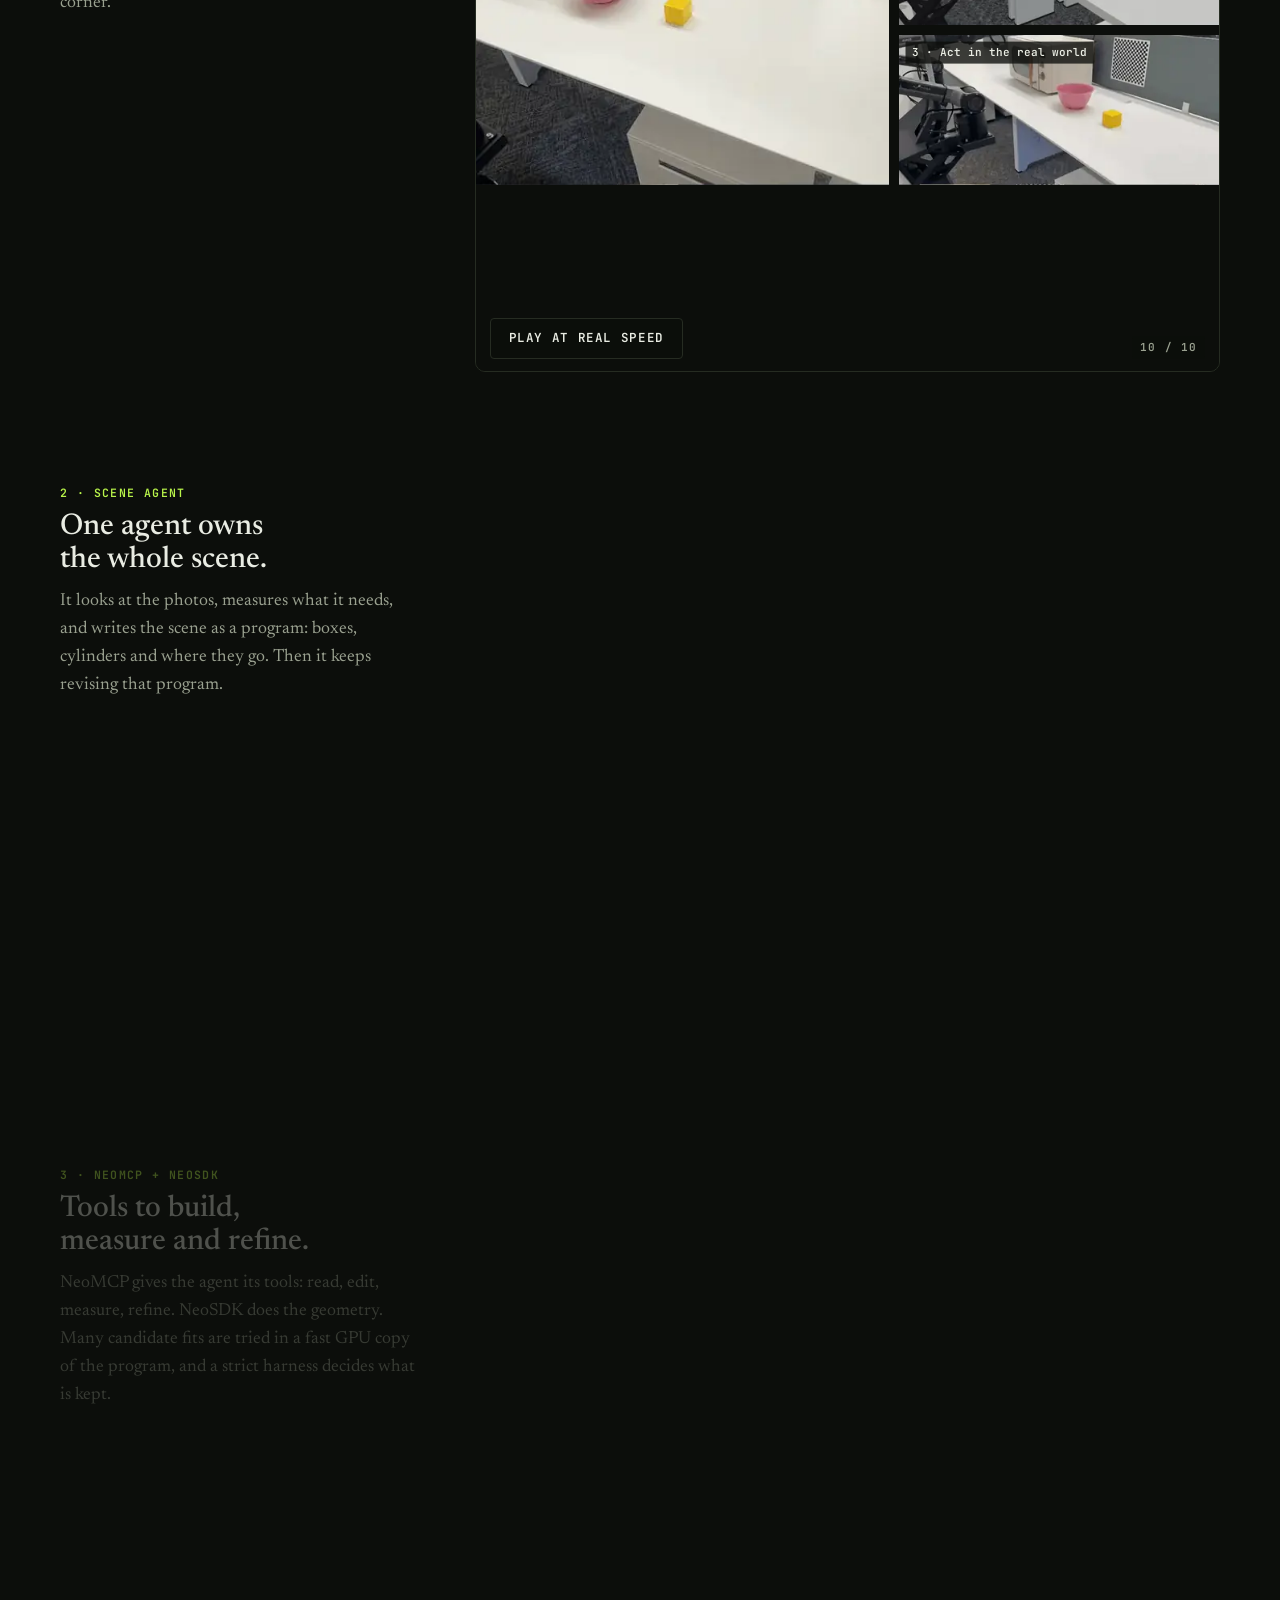
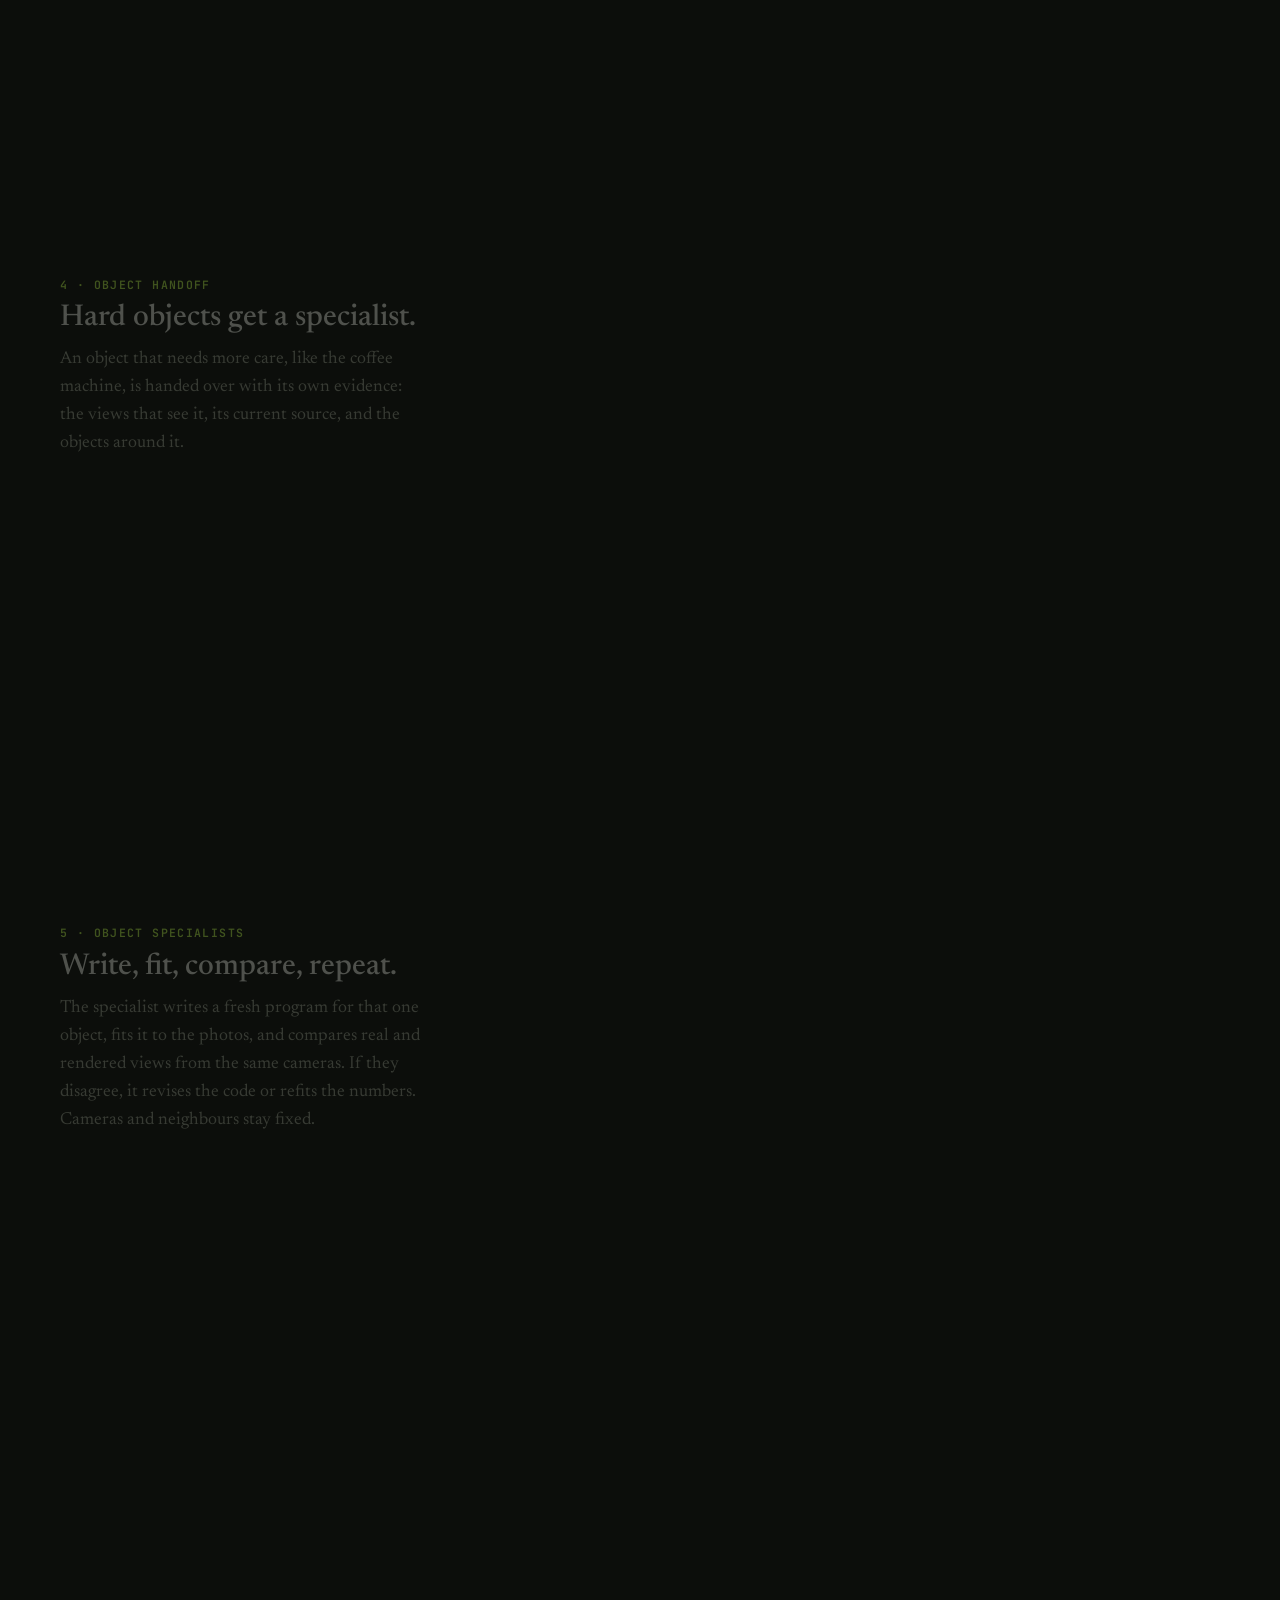
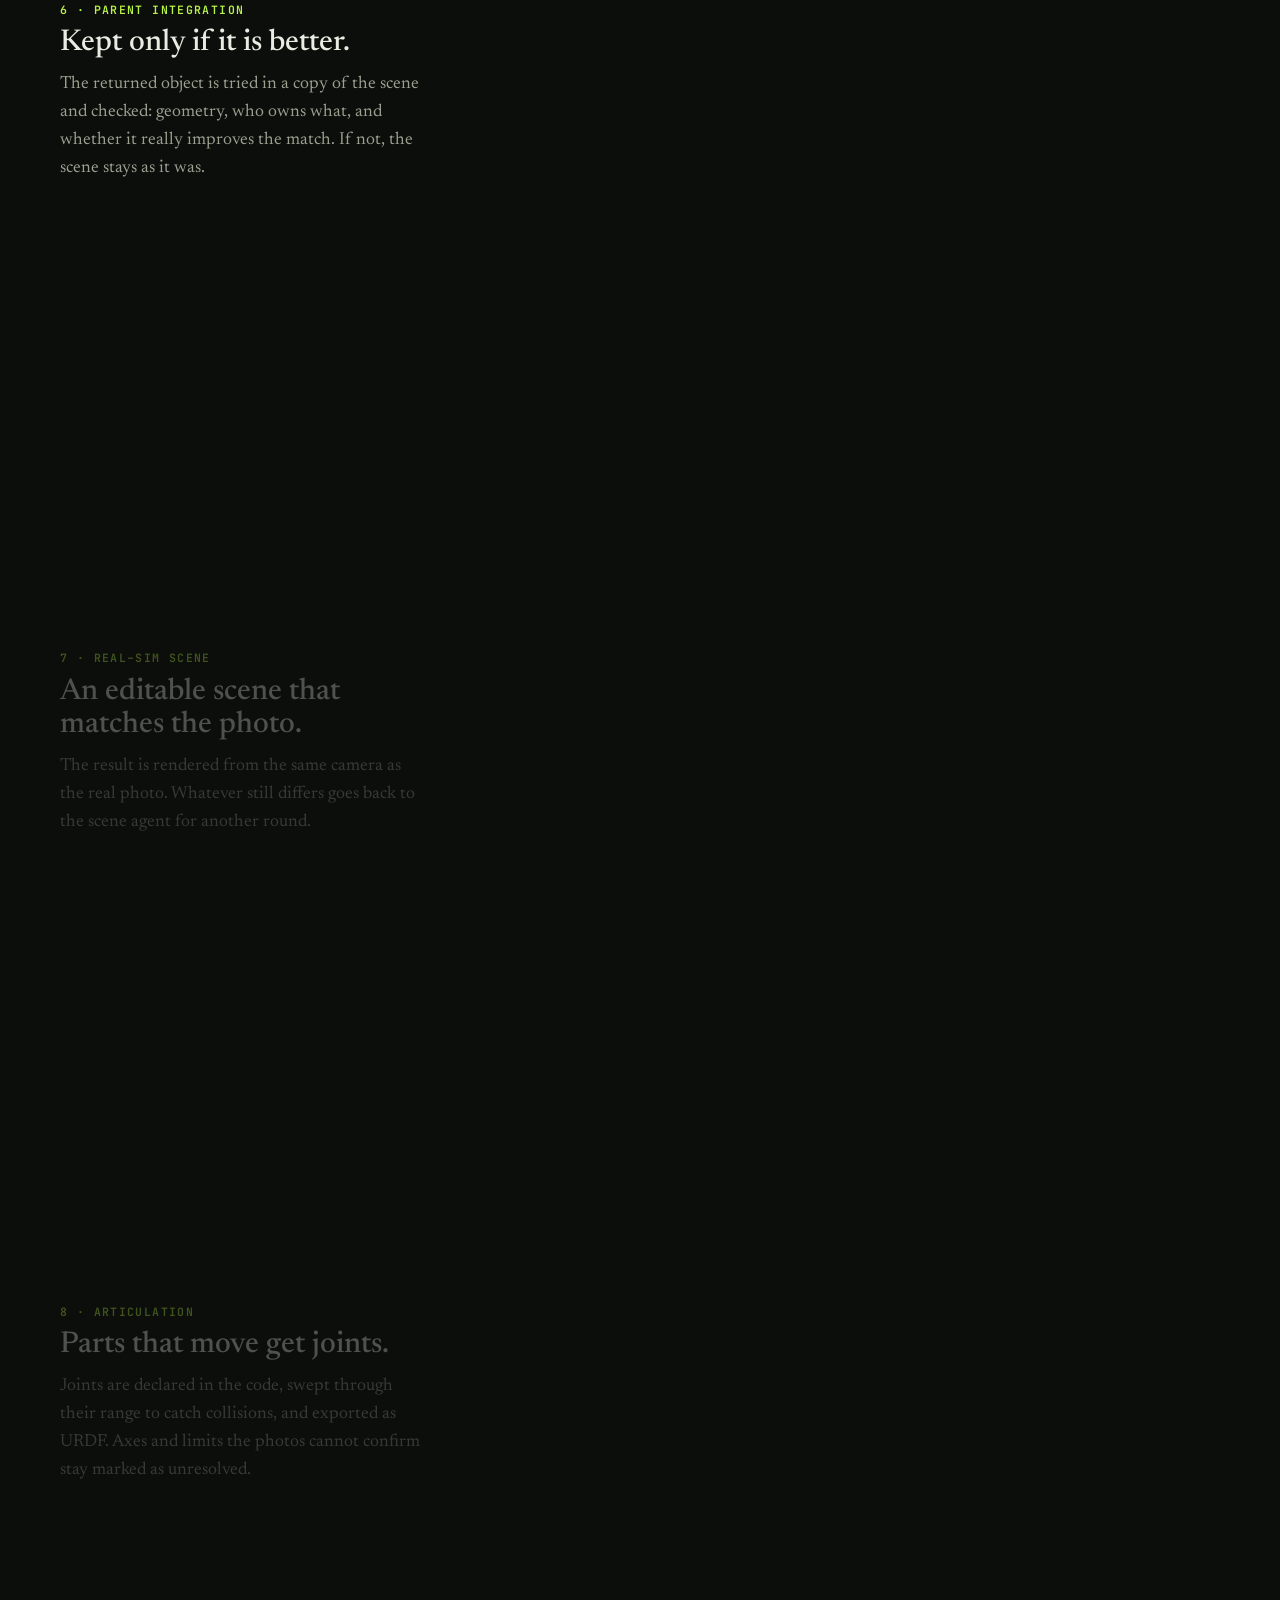
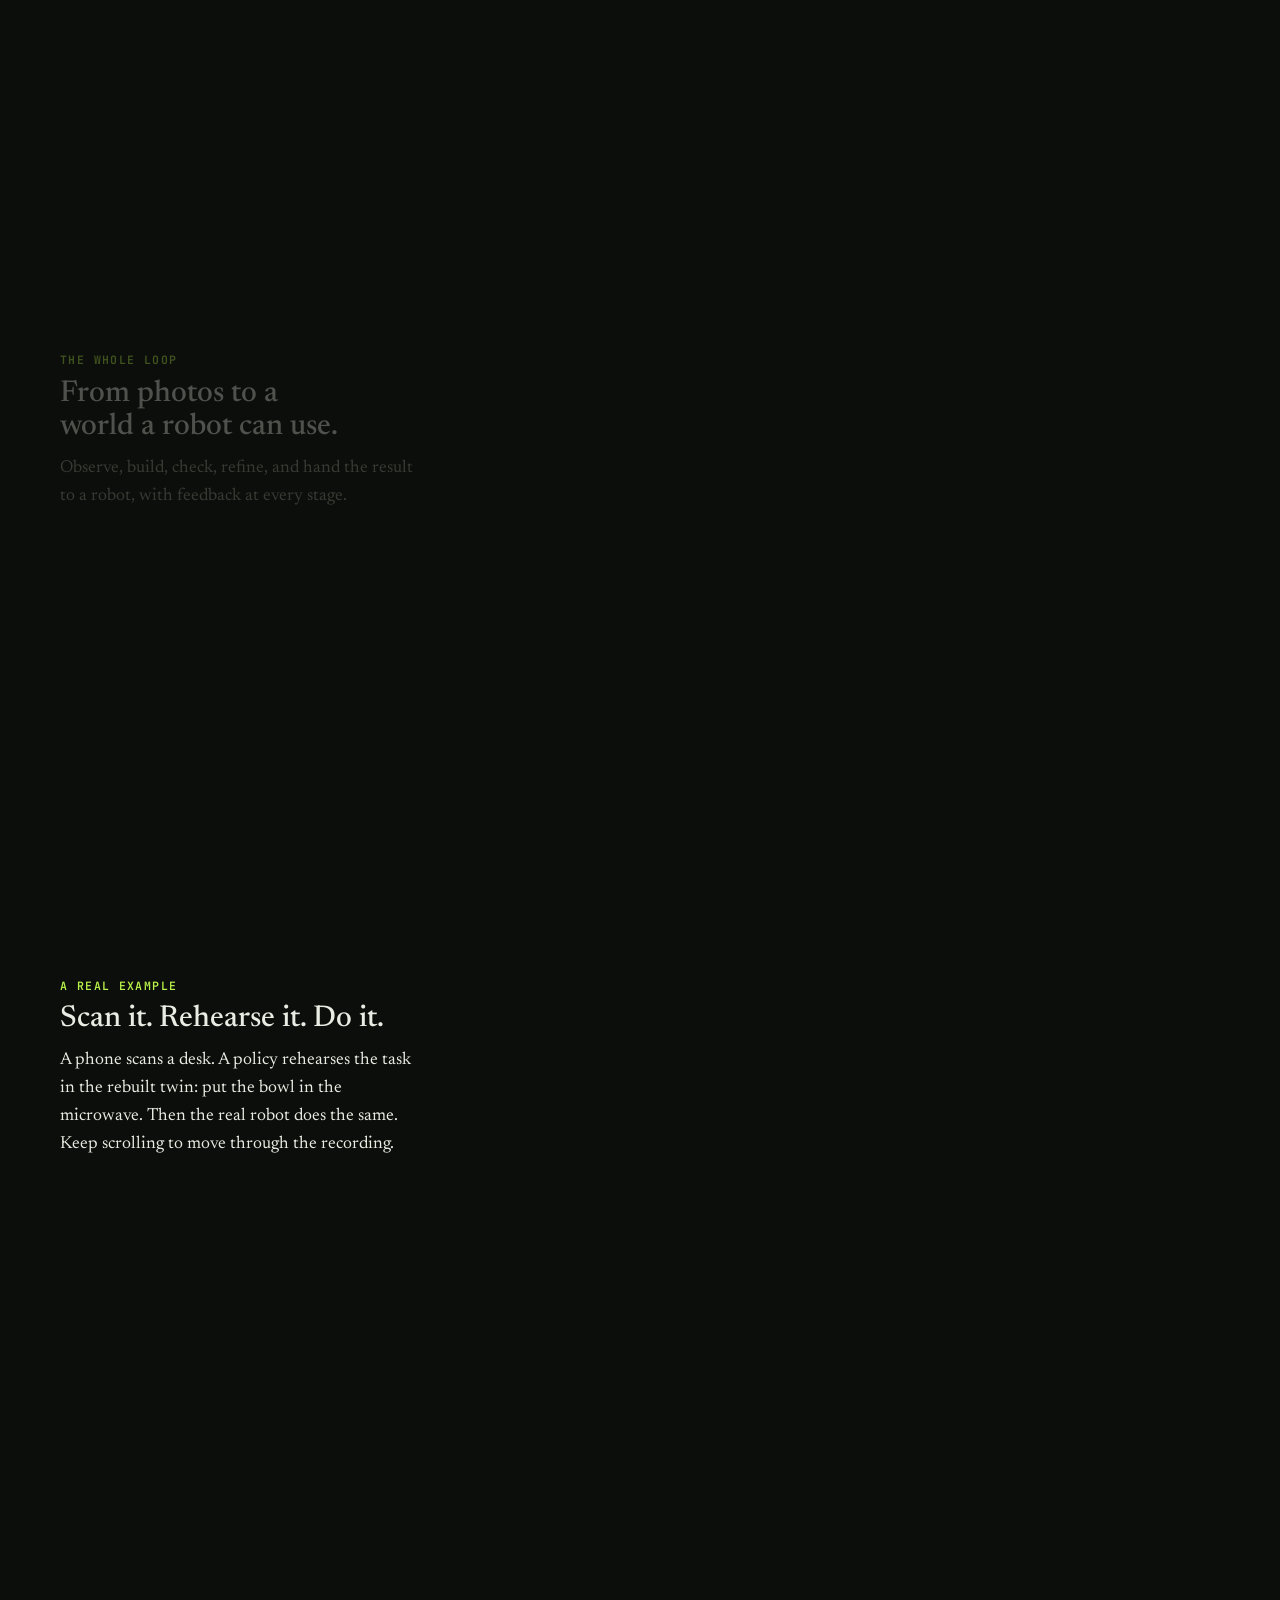
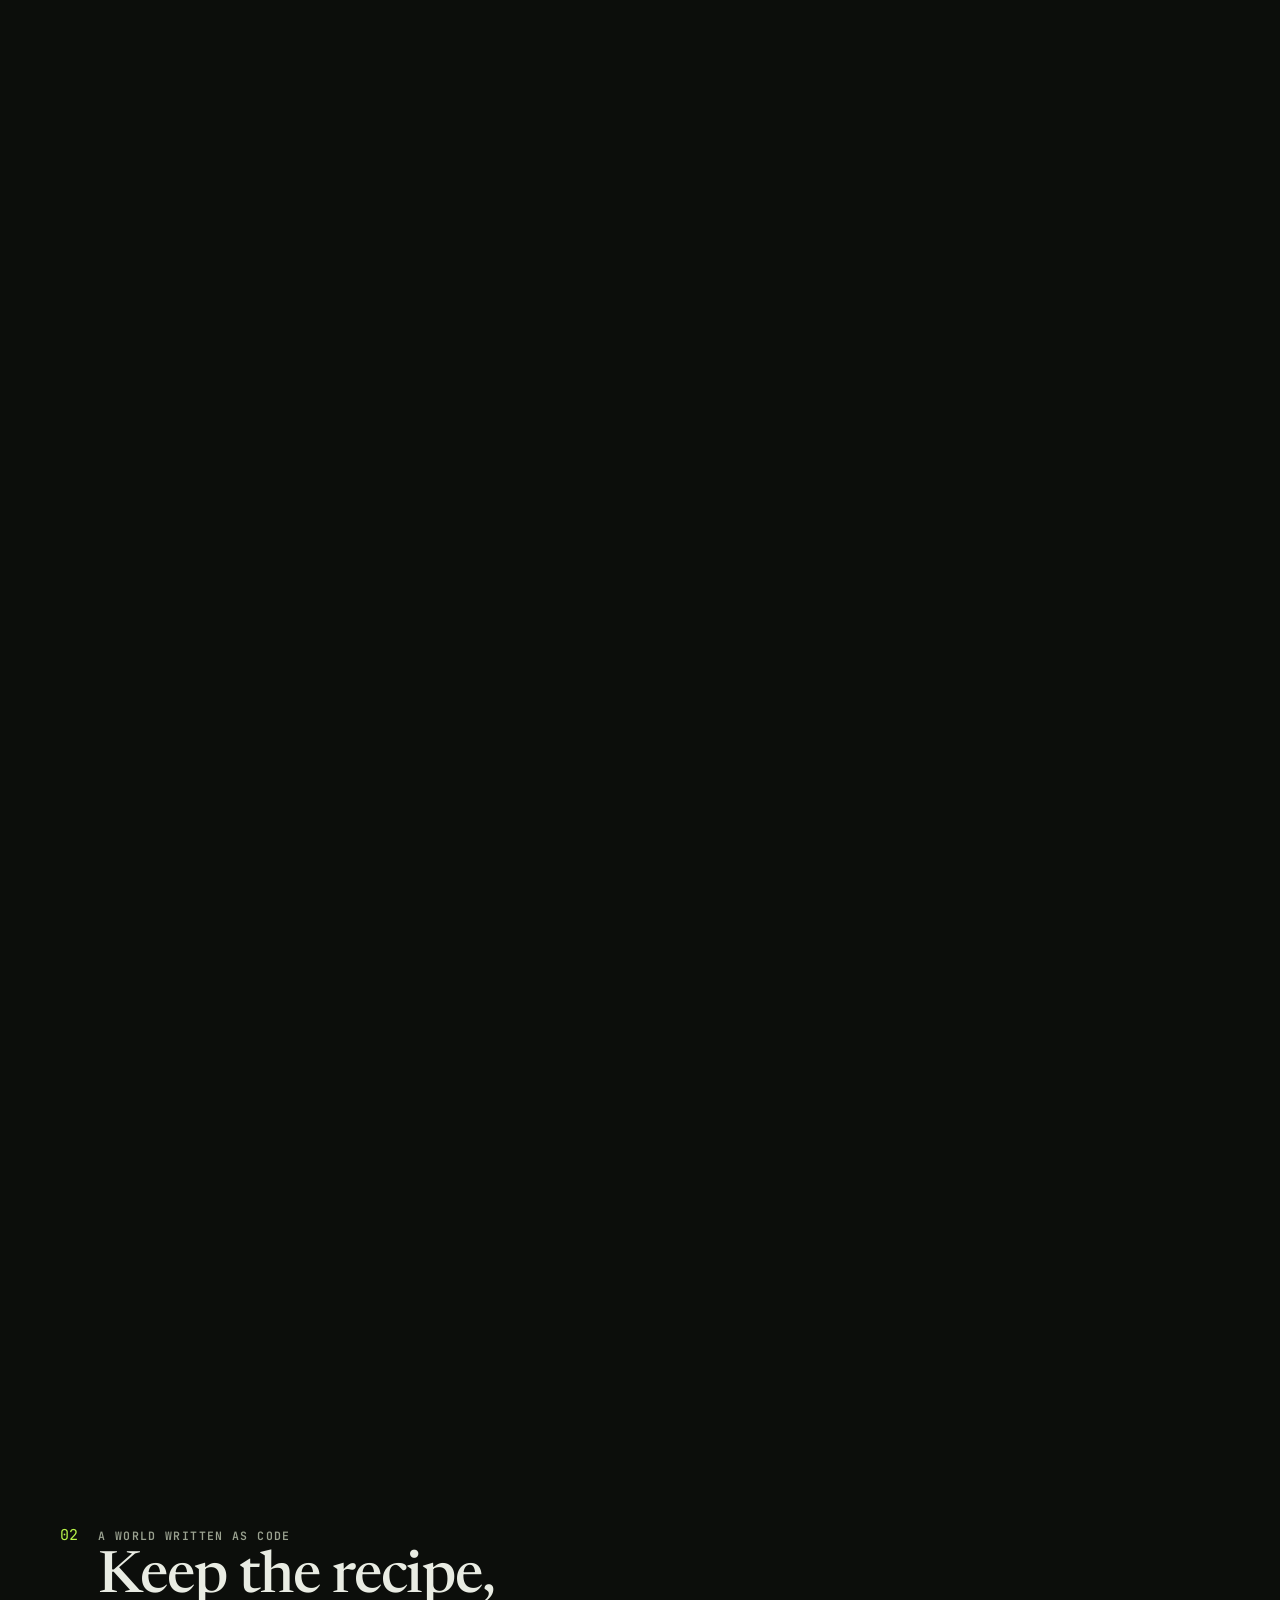
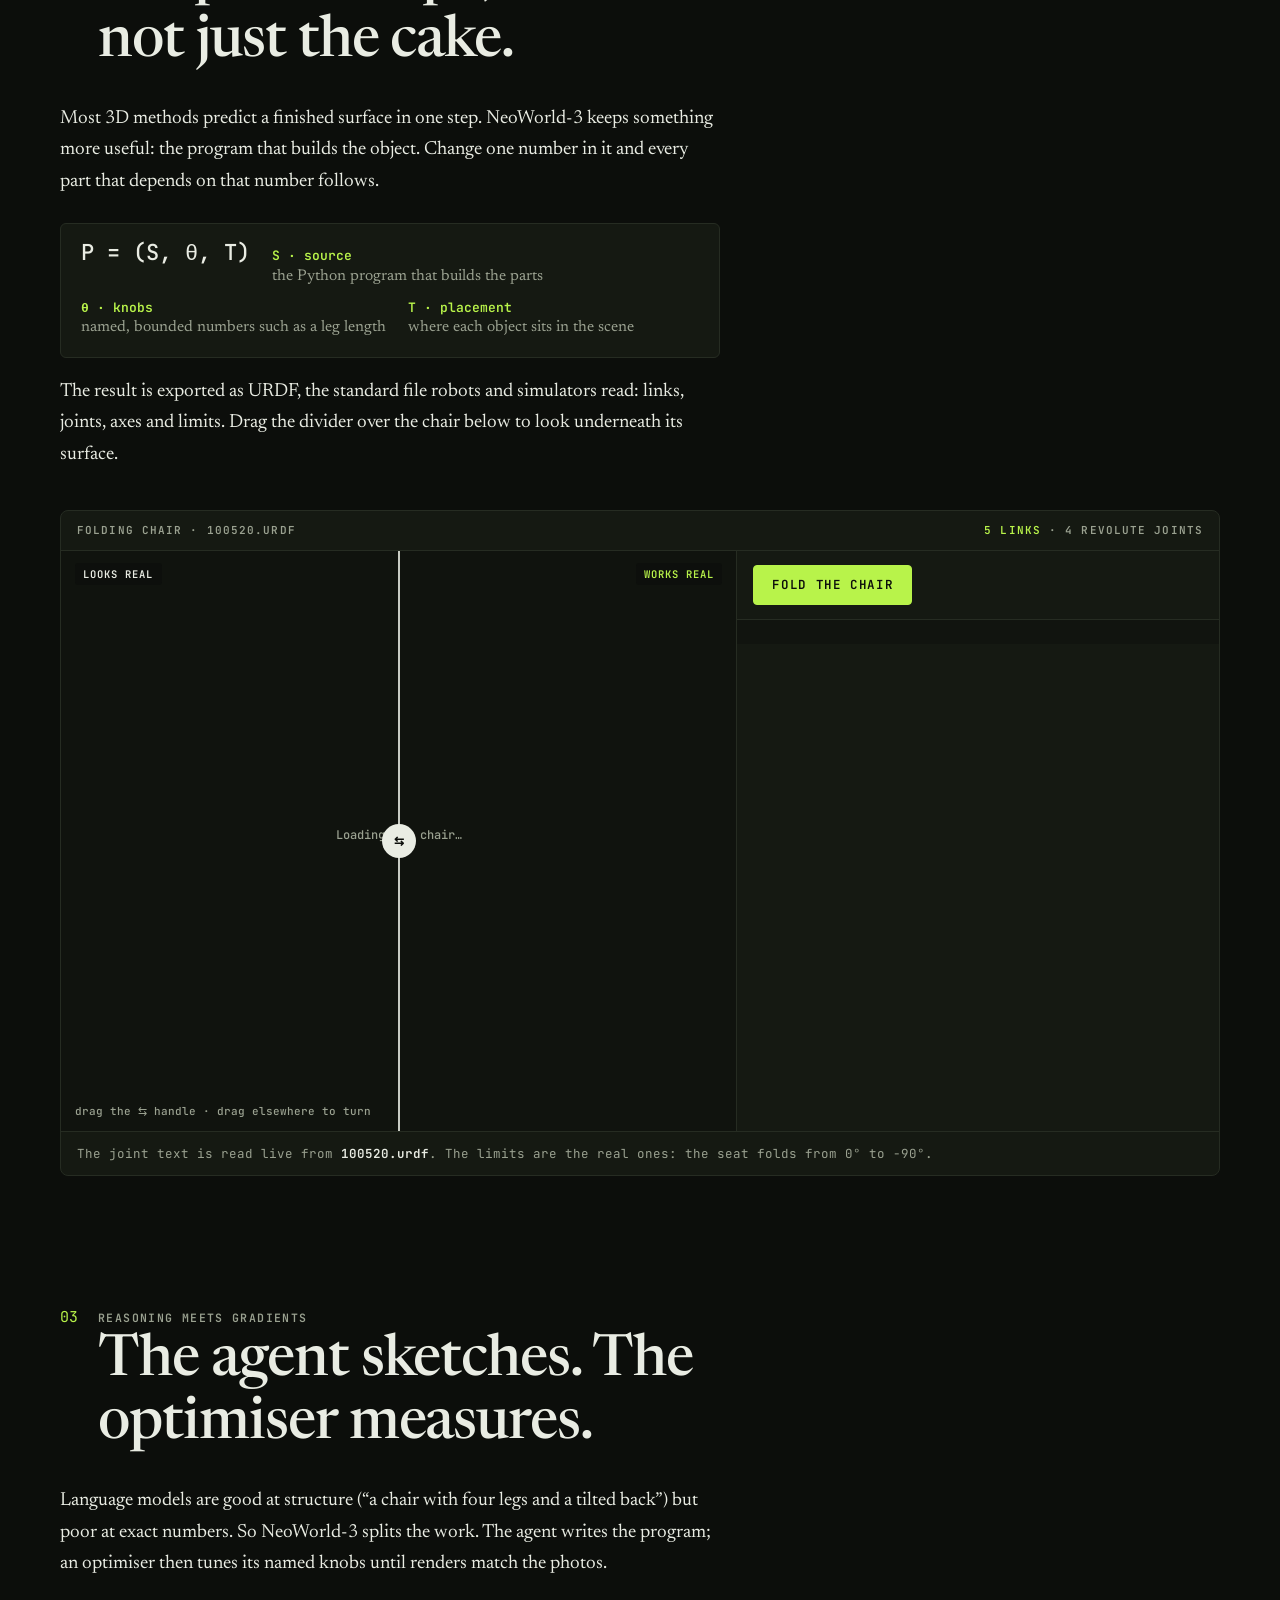
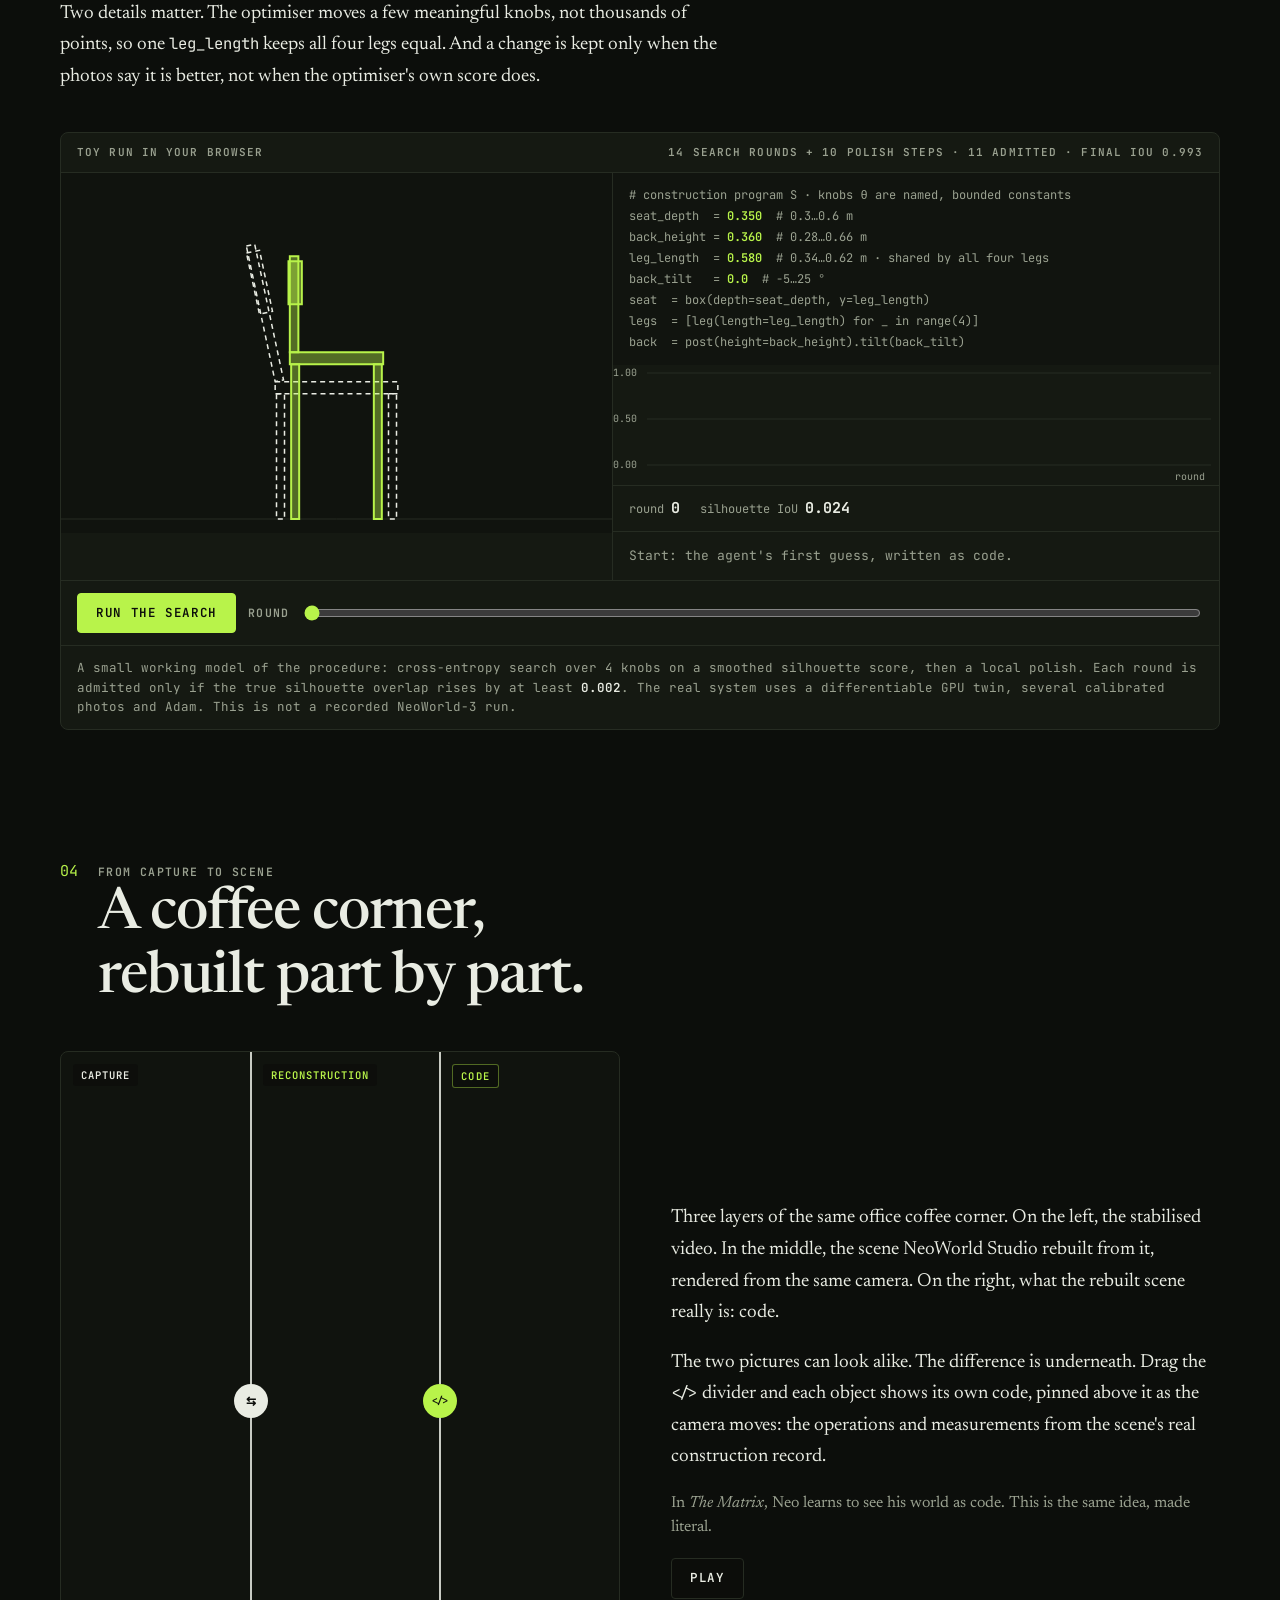
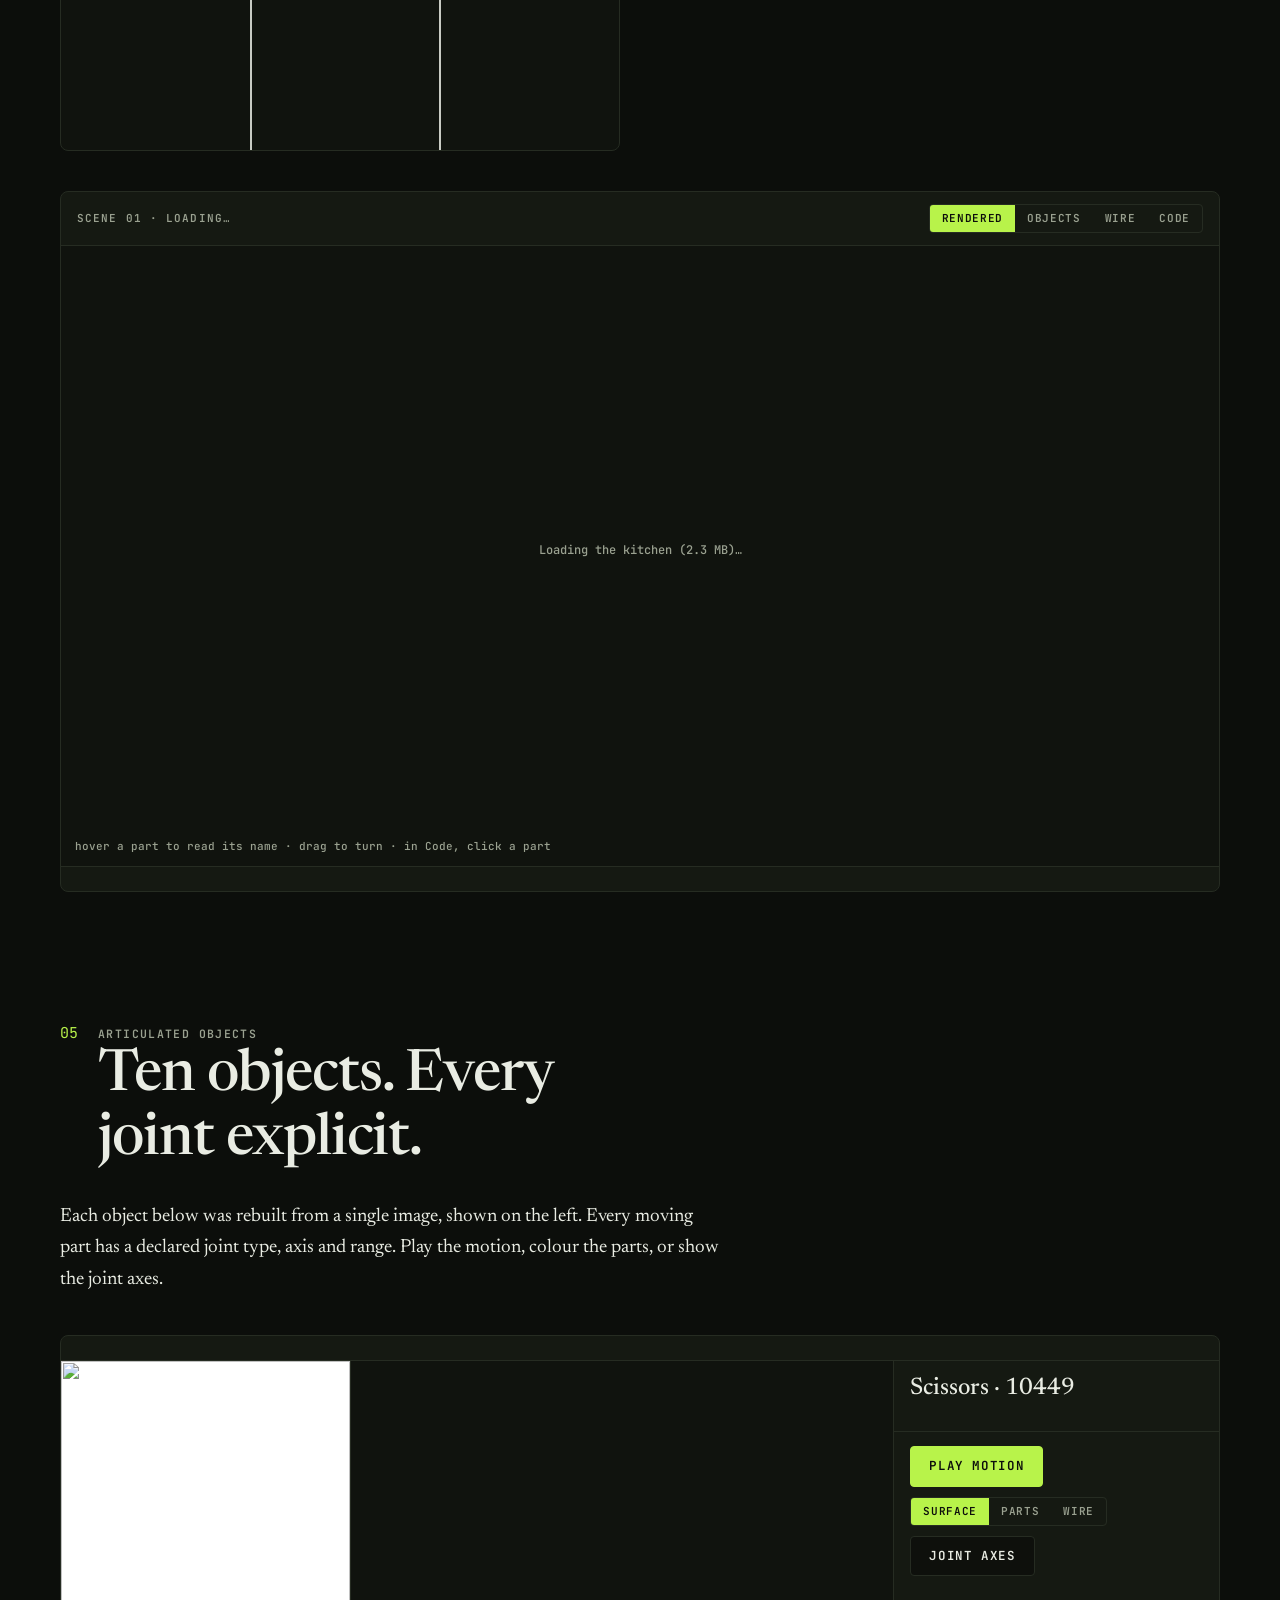
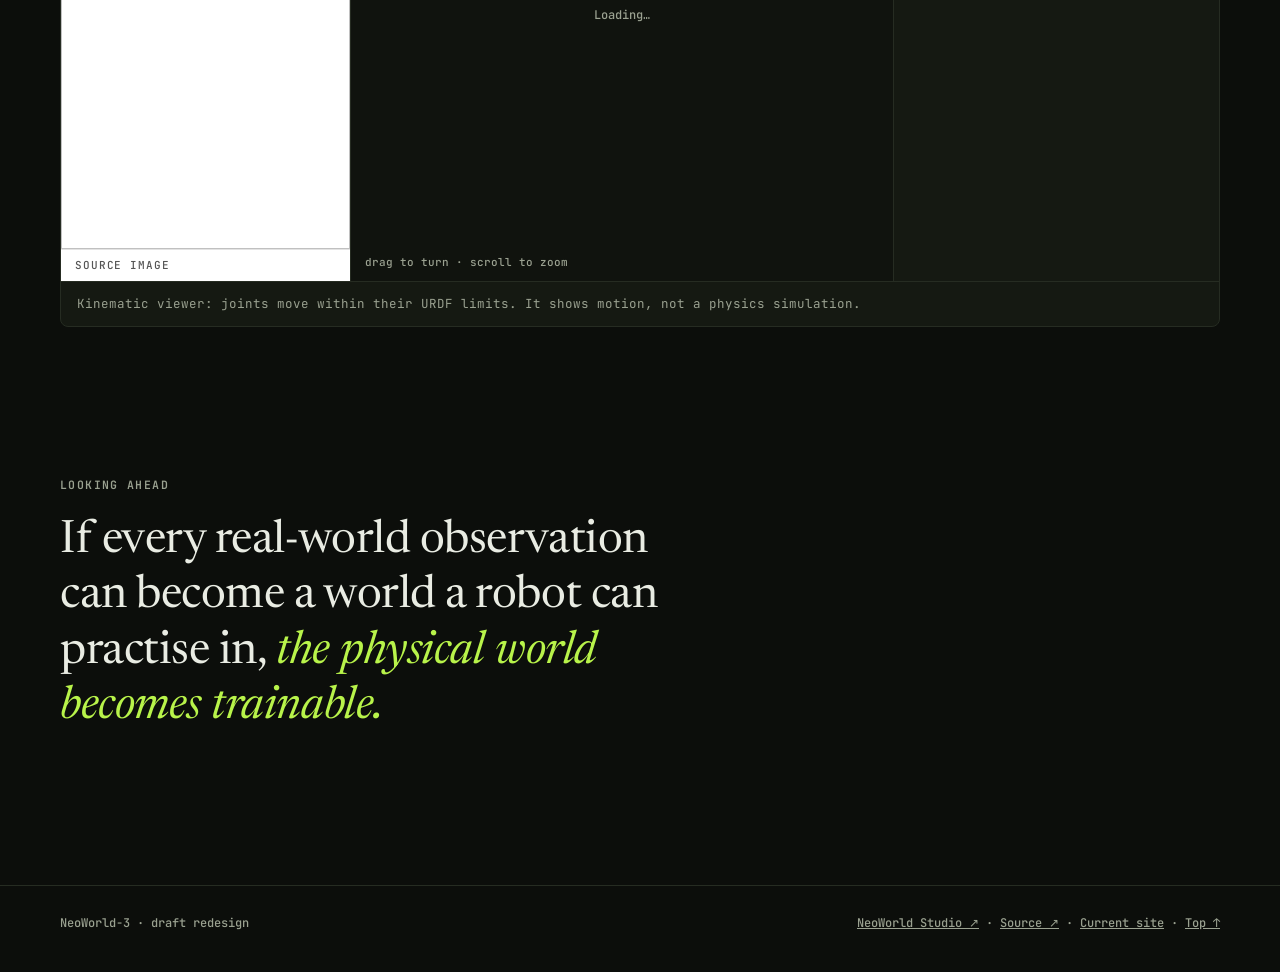
==== commit 33e1a072: "Add the method chapter and scene updates - Chapter 01: the method figure rebuilt as page elements (m" ====
--- a/preview/v2/index.html
+++ b/preview/v2/index.html
@@ -21,6 +21,7 @@
   <script defer src="js/kit.js"></script>
   <script defer src="js/scene-code.js"></script>
   <script defer src="js/hero.js"></script>
+  <script defer src="js/method.js"></script>
   <script defer src="js/anatomy.js"></script>
   <script defer src="js/refine.js"></script>
   <script defer src="js/compare.js"></script>
@@ -29,11 +30,11 @@
   <script defer src="js/main.js"></script>
 </head>
 <body>
-  <a class="skip" href="#program">Skip to the article</a>
+  <a class="skip" href="#method">Skip to the article</a>
   <!-- Paper-derived blocks sit between paper:start / paper:end. scripts/build-v2-public.py deletes them
        and unwraps the <template data-public> that follows each one, so the public build never contains them. -->
   <!-- paper:start -->
-  <div class="draft" role="note">LOCAL DRAFT · Parts of chapter 02 use a paper draft under double-blind review. Clear them with the team before publishing.</div>
+  <div class="draft" role="note">LOCAL DRAFT · Parts of chapter 03 use a paper draft under double-blind review. Clear them with the team before publishing.</div>
   <!-- paper:end --><template data-public><div class="draft" role="note">DESIGN PREVIEW · Not the official NeoWorld site. Sections based on unpublished results are left out.</div></template>
   <div class="progress" aria-hidden="true"><i></i></div>
 
@@ -41,7 +42,7 @@
     <div class="wrap">
       <a class="brand" href="#top"><img src="../brand/neoworld-nw-small.svg" alt="">NeoWorld<sup>3</sup></a>
       <nav aria-label="Main">
-        <a href="#program">World as code</a><a href="#refine-ch">Refinement</a><a href="#scene">Scene</a><a href="#objects">Objects</a>
+        <a href="#method">Method</a><a href="#program">World as code</a><a href="#refine-ch">Refinement</a><a href="#scene">Scene</a><a href="#objects">Objects</a>
       </nav>
       <button class="tbtn" id="theme-toggle" type="button"><span>Light</span></button>
       <a class="tbtn" href="https://neoworldproject.github.io/Studio/?lang=en" target="_blank" rel="noopener">Studio ↗</a>
@@ -49,7 +50,7 @@
   </header>
 
   <nav class="toc" aria-label="Chapters">
-    <a href="#program"><b>01</b>A world as code</a><a href="#refine-ch"><b>02</b>Refinement</a><a href="#scene"><b>03</b>Scene</a><a href="#objects"><b>04</b>Objects</a>
+    <a href="#method"><b>01</b>The method</a><a href="#program"><b>02</b>A world as code</a><a href="#refine-ch"><b>03</b>Refinement</a><a href="#scene"><b>04</b>Scene</a><a href="#objects"><b>05</b>Objects</a>
   </nav>
 
   <main id="top">
@@ -60,7 +61,7 @@
           <p class="label">NeoWorld-3 · research</p>
           <h1 id="hero-title">Worlds robots can <em>use</em>, not just look at.</h1>
           <p class="lede">NeoWorld-3 turns photos into <b>simulation-ready 3D worlds</b>. Coding agents write every object as a program, with parts, joints and limits.</p>
-          <div class="cta"><a class="btn primary" href="#program">Start reading ↓</a><a class="btn" href="#scene">Explore the kitchen</a></div>
+          <div class="cta"><a class="btn primary" href="#method">Start reading ↓</a><a class="btn" href="#scene">Explore the kitchen</a></div>
         </div>
       </div>
       <p class="hero-note">Scene 01 · reconstructed coffee corner<br>move the pointer · scroll to turn</p>
@@ -68,8 +69,94 @@
 
     <div class="wrap">
       <!-- 01 -->
+      <section class="chapter" id="method" aria-labelledby="method-h">
+        <div class="chapter-head"><span class="num">01</span><p class="label">The method</p><h2 id="method-h">How NeoWorld-3 builds a world.</h2></div>
+        <div class="prose"><p>One figure, taken apart step by step. Keep scrolling: the figure zooms to each stage as you read about it, and the last step plays a real example.</p></div>
+        <div class="method">
+          <div class="method-steps">
+            <div class="mstep" data-step="0"><p class="label">1 · Real observations</p><h3>Start from what a camera sees.</h3><p>A handful of RGB-D photos of a real place, each with its camera position. Here: an office coffee corner.</p></div>
+            <div class="mstep" data-step="1"><p class="label">2 · Scene agent</p><h3>One agent owns the whole scene.</h3><p>It looks at the photos, measures what it needs, and writes the scene as a program: boxes, cylinders and where they go. Then it keeps revising that program.</p></div>
+            <div class="mstep" data-step="2"><p class="label">3 · NeoMCP + NeoSDK</p><h3>Tools to build, measure and refine.</h3><p>NeoMCP gives the agent its tools: read, edit, measure, refine. NeoSDK does the geometry. Many candidate fits are tried in a fast GPU copy of the program, and a strict harness decides what is kept.</p></div>
+            <div class="mstep" data-step="3"><p class="label">4 · Object handoff</p><h3>Hard objects get a specialist.</h3><p>An object that needs more care, like the coffee machine, is handed over with its own evidence: the views that see it, its current source, and the objects around it.</p></div>
+            <div class="mstep" data-step="4"><p class="label">5 · Object specialists</p><h3>Write, fit, compare, repeat.</h3><p>The specialist writes a fresh program for that one object, fits it to the photos, and compares real and rendered views from the same cameras. If they disagree, it revises the code or refits the numbers. Cameras and neighbours stay fixed.</p></div>
+            <div class="mstep" data-step="5"><p class="label">6 · Parent integration</p><h3>Kept only if it is better.</h3><p>The returned object is tried in a copy of the scene and checked: geometry, who owns what, and whether it really improves the match. If not, the scene stays as it was.</p></div>
+            <div class="mstep" data-step="6"><p class="label">7 · Real–sim scene</p><h3>An editable scene that matches the photo.</h3><p>The result is rendered from the same camera as the real photo. Whatever still differs goes back to the scene agent for another round.</p></div>
+            <div class="mstep" data-step="7"><p class="label">8 · Articulation</p><h3>Parts that move get joints.</h3><p>Joints are declared in the code, swept through their range to catch collisions, and exported as URDF. Axes and limits the photos cannot confirm stay marked as unresolved.</p></div>
+            <div class="mstep" data-step="8"><p class="label">The whole loop</p><h3>From photos to a world a robot can use.</h3><p>Observe, build, check, refine, and hand the result to a robot, with feedback at every stage.</p></div>
+            <div class="mstep mstep-finale" data-step="9"><p class="label">A real example</p><h3>Scan it. Rehearse it. Do it.</h3><p>A phone scans a desk. A policy rehearses the task in the rebuilt twin: put the bowl in the microwave. Then the real robot does the same. Keep scrolling to move through the recording.</p></div>
+          </div>
+          <div class="method-stage-wrap">
+            <div class="mstage" aria-label="The NeoWorld-3 method figure, focused on the current step">
+              <div class="mboard">
+                <div class="mgroup g-recon"><h4><svg viewBox="0 0 24 24" aria-hidden="true"><path d="M12 8.5a3.5 3.5 0 1 0 0 7 3.5 3.5 0 0 0 0-7Zm8 3.5 2-1.5-2-3.5-2.4.6a7 7 0 0 0-1.6-1l-.4-2.6h-4l-.4 2.6a7 7 0 0 0-1.6 1L5 7 3 10.5 5 12l-2 1.5L5 17l2.4-.6a7 7 0 0 0 1.6 1l.4 2.6h4l.4-2.6a7 7 0 0 0 1.6-1L17 17l2-3.5Z"/></svg>Real-to-sim reconstruction</h4></div>
+                <div class="mgroup g-spec" data-block="spec"><h4>Optional object specialists</h4><span class="mnote">Bounded object episodes</span></div>
+                <div class="mgroup g-artic" data-block="artic">
+                  <h4><svg viewBox="0 0 24 24" aria-hidden="true"><path d="M12 2 21 7v10l-9 5-9-5V7l9-5Zm0 2.3L5 8.2v7.6l7 3.9 7-3.9V8.2l-7-3.9Zm0 3.2 4.5 2.5L12 12.5 7.5 10 12 7.5Z"/></svg>Optional articulation</h4>
+                  <div class="msteps3"><span>Declared bodies / joints</span><i>→</i><span>Geometric sweep</span><i>→</i><span>Visual URDF + playback</span></div>
+                  <p class="mcap">Declared motion only; unresolved axes and limits remain explicit.</p>
+                </div>
+
+                <div class="mb b-obs" data-block="obs"><h4>Real observations</h4>
+                  <div class="mimgs"><img src="media/method/obs-stools.webp" alt="Real photo: stools and microwave"><img src="media/method/obs-sink.webp" alt="Real photo: sink and coffee machine"></div>
+                  <p>Multi-view RGB-D + cameras</p></div>
+                <div class="mb b-agent" data-block="agent"><h4>Scene agent</h4>
+                  <svg class="micon" viewBox="0 0 64 48" aria-hidden="true"><circle cx="32" cy="5" r="3.5"/><path d="M32 9v5"/><rect x="14" y="14" width="36" height="26" rx="8"/><circle cx="25" cy="27" r="3.5" class="fill"/><circle cx="39" cy="27" r="3.5" class="fill"/><path d="M10 22v10M54 22v10"/></svg>
+                  <p>Observe, measure, author<br>Revise the scene program</p></div>
+                <div class="mb b-mcp" data-block="mcp"><h4>NeoMCP + NeoSDK</h4>
+                  <div class="mrow"><pre class="mcode"><span>cube()</span><span>translate()</span><span>rotate()</span></pre>
+                    <div class="mlist"><b>Read / edit / measure / refine</b><span>Tensor-twin parameter search</span><span>Blender materialization &amp; checks</span></div></div>
+                  <p class="mleft">Harness: evidence, budgets and admission</p></div>
+                <div class="mb b-realsim" data-block="realsim"><h4>Real–Sim scene</h4>
+                  <div class="mpair"><figure><figcaption>Real</figcaption><img src="media/method/obs-sink.webp" alt="Real photo of the sink corner"></figure><figure><figcaption class="sim">Sim</figcaption><img src="media/method/scene-sim.webp" alt="Reconstructed sink corner"></figure></div>
+                  <p>Editable reconstructed scene</p></div>
+                <div class="mb b-handoff" data-block="handoff"><h4>Object handoff</h4>
+                  <div class="mhand"><img class="crop-coffee" src="media/method/coffee-real.webp" alt="Coffee machine photo"><svg class="micon cam" viewBox="0 0 90 40" aria-hidden="true"><rect x="2" y="10" width="26" height="20" rx="4"/><circle cx="15" cy="20" r="5"/><path d="M34 16h6v8h-6zM40 20 86 4v32Z" class="ray"/></svg></div>
+                  <div class="mhand"><img class="crop-coffee" src="media/method/coffee-sim.webp" alt="Coffee machine render"><p class="mleft">Views<br>Source<br>Context</p></div>
+                  <p>Bound object evidence<br>Fixed cameras + neighbors</p></div>
+                <div class="mb b-author" data-block="author"><h4>Author / revise program</h4>
+                  <svg class="micon parts" viewBox="0 0 120 80" aria-hidden="true"><path d="M60 22 30 52M60 22v30M60 22l30 30"/><path d="M60 4l12 7v12l-12 7-12-7V11Z" class="c1"/><path d="M30 46l10 6v10l-10 6-10-6V52Z" class="c2"/><path d="M60 48l9 5v9l-9 5-9-5v-9Z" class="c3"/><path d="M90 46l11 6v11l-11 6-11-6V52Z" class="c1"/></svg>
+                  <p>Editable source + parts</p></div>
+                <div class="mb b-refine" data-block="refine"><h4>Refine object geometry</h4>
+                  <div class="mpair"><figure><figcaption>Real</figcaption><img class="crop-coffee" src="media/method/coffee-real.webp" alt="Coffee machine photo"></figure><figure><figcaption class="sim">Sim</figcaption><img class="crop-coffee" src="media/method/coffee-sim.webp" alt="Coffee machine reconstruction"></figure></div>
+                  <p>Fit against bound observations</p></div>
+                <div class="mb b-feedback" data-block="feedback"><h4>Real–Sim feedback</h4>
+                  <div class="mpair"><figure><figcaption>Real</figcaption><img class="crop-stools" src="media/method/stools-real.webp" alt="Stools photo"></figure><figure><figcaption class="sim">Sim</figcaption><img class="crop-stools" src="media/method/stools-sim.webp" alt="Stools reconstruction"></figure></div>
+                  <p>Compare at matched cameras</p></div>
+                <div class="mb b-parent" data-block="parent"><h4>Parent integration</h4>
+                  <svg class="micon" viewBox="0 0 120 56" aria-hidden="true"><rect x="16" y="4" width="30" height="46" rx="4"/><path d="M24 16h2M30 16h10M24 27h2M30 27h10M24 38h2M30 38h10"/><path d="M88 6l22 11-22 11-22-11Z M66 25l22 11 22-11 M66 33l22 11 22-11"/></svg>
+                  <p>Stage returned source<br>Check geometry and ownership<br>Retain or reject</p></div>
+                <div class="mb b-robot" data-block="robot"><img src="media/method/robot-scene.webp" alt="A robot placed in the reconstructed scene"><div><h4>Robot in reconstructed scene</h4><p class="mleft">Static placement visualization</p></div></div>
+                <p class="mworker">Each worker edits its assigned object. Cameras and neighboring objects stay fixed.</p>
+
+                <svg class="marrows" viewBox="0 0 1690 1127" aria-hidden="true">
+                  <defs><marker id="mhead" viewBox="0 0 10 10" refX="8" refY="5" markerWidth="7" markerHeight="7" orient="auto-start-reverse"><path d="M0 0 10 5 0 10Z"/></marker></defs>
+                  <path class="ma" data-arrow="a-obs" d="M295 272H350"/>
+                  <path class="ma" data-arrow="a-handoff" d="M490 413V451H160V500"/>
+                  <path class="ma" data-arrow="a-spec" d="M295 678H364"/>
+                  <path class="ma" data-arrow="a-ar" d="M650 678H670"/>
+                  <path class="ma" data-arrow="a-rf" d="M967 678H986"/>
+                  <path class="ma" data-arrow="a-parent" d="M1275 678H1341"/>
+                  <path class="ma" data-arrow="a-realsim" d="M1494 542V446"/>
+                  <path class="md" data-arrow="d-refit" d="M1133 792V860H510V796"/>
+                  <text class="mlabel md-t" x="820" y="885" text-anchor="middle">Compare views; revise source or refit</text>
+                  <path class="md" data-arrow="d-matched" d="M1494 145V45H490V167"/>
+                  <text class="mlabel md-t" x="1020" y="34" text-anchor="middle">Matched-view feedback guides scene revision</text>
+                  <path class="mg" data-arrow="d-artic" d="M1642 295H1682V890H137V902"/>
+                </svg>
+              </div>
+              <div class="mfinale" aria-label="Real example: scanning, twin policy and real robot action">
+                <canvas></canvas>
+                <button class="btn mfinale-play" type="button">Play at real speed</button>
+              </div>
+              <span class="mstage-count">01 / 10</span>
+            </div>
+          </div>
+        </div>
+      </section>
+
+      <!-- 02 -->
       <section class="chapter" id="program" aria-labelledby="program-h">
-        <div class="chapter-head"><span class="num">01</span><p class="label">A world written as code</p><h2 id="program-h">Keep the recipe, not just the cake.</h2></div>
+        <div class="chapter-head"><span class="num">02</span><p class="label">A world written as code</p><h2 id="program-h">Keep the recipe, not just the cake.</h2></div>
         <div class="prose">
           <p>Most 3D methods predict a finished surface in one step. NeoWorld-3 keeps something more useful: the program that builds the object. Change one number in it and every part that depends on that number follows.</p>
           <div class="equation" aria-label="P equals S, theta, T">
@@ -99,9 +186,9 @@
         </div>
       </section>
 
-      <!-- 02 -->
+      <!-- 03 -->
       <section class="chapter" id="refine-ch" aria-labelledby="refine-h">
-        <div class="chapter-head"><span class="num">02</span><p class="label">Reasoning meets gradients</p><h2 id="refine-h">The agent sketches. The optimiser measures.</h2></div>
+        <div class="chapter-head"><span class="num">03</span><p class="label">Reasoning meets gradients</p><h2 id="refine-h">The agent sketches. The optimiser measures.</h2></div>
         <div class="prose">
           <p>Language models are good at structure (“a chair with four legs and a tilted back”) but poor at exact numbers. So NeoWorld-3 splits the work. The agent writes the program; an optimiser then tunes its named knobs until renders match the photos.</p>
           <!-- paper:start -->
@@ -126,9 +213,9 @@
         </div>
       </section>
 
-      <!-- 03 -->
+      <!-- 04 -->
       <section class="chapter" id="scene" aria-labelledby="scene-h">
-        <div class="chapter-head"><span class="num">03</span><p class="label">From capture to scene</p><h2 id="scene-h">A coffee corner, rebuilt part by part.</h2></div>
+        <div class="chapter-head"><span class="num">04</span><p class="label">From capture to scene</p><h2 id="scene-h">A coffee corner, rebuilt part by part.</h2></div>
         <div class="compare-wrap">
           <div id="compare" aria-label="Drag the two dividers to compare the capture, the reconstruction and its code">
             <canvas></canvas>
@@ -162,9 +249,9 @@
         </div>
       </section>
 
-      <!-- 04 -->
+      <!-- 05 -->
       <section class="chapter" id="objects" aria-labelledby="objects-h">
-        <div class="chapter-head"><span class="num">04</span><p class="label">Articulated objects</p><h2 id="objects-h">Ten objects. Every joint explicit.</h2></div>
+        <div class="chapter-head"><span class="num">05</span><p class="label">Articulated objects</p><h2 id="objects-h">Ten objects. Every joint explicit.</h2></div>
         <div class="prose"><p>Each object below was rebuilt from a single image, shown on the left. Every moving part has a declared joint type, axis and range. Play the motion, colour the parts, or show the joint axes.</p></div>
         <div class="plate">
           <div class="picker" id="gallery-picker" aria-label="Choose an object"></div>
--- a/preview/v2/v2.css
+++ b/preview/v2/v2.css
@@ -137,6 +137,120 @@
 .loop-arc.on{stroke:var(--accent-line)}
 .loop-core{fill:var(--muted);font:600 12px var(--mono);letter-spacing:.1em}
 @media (max-width:800px){.loop{grid-template-columns:minmax(0,1fr)}.loop-graphic{top:62px;height:260px;background:var(--bg);z-index:5;border-bottom:1px solid var(--line)}.loop-graphic svg{width:240px}.loop-steps{padding-block:8vh 20vh;gap:28vh}}
+
+/* Method: steps scroll on the left, the figure stays pinned on the right and zooms to each step */
+.method{display:grid;grid-template-columns:minmax(0,.78fr) minmax(0,1.6fr);gap:clamp(24px,4vw,56px);margin-top:28px}
+.method-steps{padding-block:16vh 34vh;display:grid;gap:52vh}
+.mstep{display:grid;gap:10px;opacity:.3;transition:opacity .4s}
+.mstep.on{opacity:1}
+.mstep .label{color:var(--accent)}
+.mstep h3{font-size:clamp(24px,2.4vw,30px)}
+.mstep p:not(.label){font-size:17.5px;line-height:1.6;color:var(--muted)}
+.mstep.on p:not(.label){color:var(--ink)}
+.mstep-finale{min-height:190vh;align-content:start}
+.method-stage-wrap{position:relative}
+.mstage{position:sticky;top:84px;height:min(76vh,700px);border:1px solid var(--line);border-radius:10px;overflow:hidden;background:var(--bg-2)}
+.mboard{position:absolute;left:0;top:0;width:1690px;height:1127px;transform-origin:0 0;will-change:transform}
+.mstage-count{position:absolute;right:14px;bottom:12px;z-index:5;font:600 11px/1 var(--mono);letter-spacing:.1em;color:var(--muted);background:color-mix(in srgb,var(--bg) 80%,transparent);padding:6px 8px;border-radius:3px}
+.mgroup{position:absolute;border:2px solid var(--line);border-radius:30px;transition:opacity .5s,border-color .5s}
+.mgroup h4{position:absolute;display:flex;align-items:center;gap:14px;margin:0;font:500 34px/1 var(--serif);color:var(--ink)}
+.mgroup h4 svg{width:40px;height:40px;fill:var(--ink)}
+.g-recon{left:327px;top:90px;width:1340px;height:755px;background:color-mix(in srgb,var(--accent-fill) 4%,var(--bg-2))}
+.g-recon h4{left:0;right:0;top:20px;justify-content:center}
+.g-spec{left:349px;top:488px;width:948px;height:335px;background:color-mix(in srgb,var(--sky) 5%,var(--surface))}
+.g-spec h4{left:22px;top:18px;font-size:27px}
+.g-spec .mnote{position:absolute;right:26px;top:22px;font:400 19px/1 var(--serif);color:var(--muted)}
+.g-artic{left:25px;top:907px;width:1640px;height:200px;background:color-mix(in srgb,#3f9a7a 7%,var(--surface))}
+.g-artic h4{left:22px;top:22px;font-size:29px}
+.msteps3{position:absolute;left:34px;top:82px;display:flex;align-items:center;gap:18px}
+.msteps3 span{padding:14px 24px;border:2px solid var(--line);border-radius:8px;background:var(--surface);font:500 21px/1 var(--serif)}
+.msteps3 i{font-style:normal;color:#3f9a7a;font-size:26px}
+.g-artic .mcap{position:absolute;left:240px;top:160px;margin:0;font:400 18px/1 var(--serif);color:var(--muted)}
+.mb{position:absolute;display:flex;flex-direction:column;align-items:center;gap:10px;padding:16px 18px;border:2px solid var(--line);border-radius:18px;background:var(--surface);transition:opacity .5s,border-color .5s,box-shadow .5s}
+.mb h4{margin:0;align-self:flex-start;font:500 27px/1.15 var(--serif);color:var(--ink)}
+.mb p{margin:0;font:400 19px/1.3 var(--serif);color:var(--muted);text-align:center}
+.mb p.mleft{text-align:left;align-self:flex-start}
+.b-obs{left:25px;top:128px;width:270px;height:277px}
+.b-agent{left:355px;top:173px;width:270px;height:240px}
+.b-mcp{left:670px;top:173px;width:630px;height:240px;align-items:stretch}
+.b-realsim{left:1347px;top:145px;width:295px;height:295px}
+.b-handoff{left:25px;top:505px;width:270px;height:340px}
+.b-author{left:370px;top:551px;width:280px;height:237px}
+.b-refine{left:676px;top:551px;width:291px;height:237px}
+.b-feedback{left:992px;top:551px;width:283px;height:237px}
+.b-parent{left:1347px;top:542px;width:295px;height:260px}
+.b-author h4,.b-refine h4,.b-feedback h4{font-size:22px;white-space:nowrap}
+.b-author,.b-refine,.b-feedback{gap:8px;padding:14px 14px}
+.b-refine .mpair img,.b-feedback .mpair img{height:112px}
+.b-robot{left:1017px;top:922px;width:625px;height:177px;flex-direction:row;padding:0;border:0;background:none;gap:26px;align-items:center}
+.b-robot img{width:265px;height:177px;object-fit:cover;border-radius:6px}
+.b-robot h4{font-size:27px;margin-bottom:12px}
+.mworker{position:absolute;left:510px;top:798px;margin:0;font:400 17px/1 var(--serif);color:var(--muted)}
+.mimgs{display:flex;gap:8px}
+.mimgs img{width:112px;height:149px;object-fit:cover;border-radius:4px}
+.mpair{display:flex;gap:10px}
+.mpair figure{margin:0;display:grid;gap:4px;justify-items:center}
+.mpair figcaption{font:600 16px/1 var(--serif);color:#c46a2a}
+.mpair figcaption.sim{color:#3f9a7a}
+.mpair img{width:118px;height:120px;object-fit:cover;border-radius:4px}
+.b-realsim .mpair img{width:128px;height:170px}
+.crop-coffee{object-position:60% 55%}
+.crop-stools{object-position:35% 70%}
+.mhand{display:flex;align-items:center;gap:14px;align-self:stretch}
+.mhand img{width:92px;height:90px;object-fit:cover;border-radius:4px}
+.b-handoff .mhand .mleft{font-size:21px;color:var(--ink);line-height:1.2}
+.mrow{display:flex;gap:22px;align-items:center}
+.mcode{margin:0;padding:10px 14px;border:1.5px solid var(--line);border-radius:6px;background:var(--bg);font:400 17px/1.35 var(--mono);color:var(--ink);display:grid}
+.mcode span{overflow:hidden;white-space:nowrap}
+.mlist{display:grid;gap:6px;font:400 20px/1.2 var(--serif);color:var(--ink)}
+.mlist b{font-weight:600;font-size:23px}
+.micon{width:120px;height:80px;fill:none;stroke:var(--ink);stroke-width:2.6;stroke-linecap:round;stroke-linejoin:round}
+.micon .fill{fill:var(--ink)}
+.micon.cam{width:128px;height:56px}
+.micon.cam .ray{fill:color-mix(in srgb,var(--sky) 18%,transparent);stroke:var(--sky)}
+.micon.parts{width:150px;height:100px}
+.micon.parts .c1{fill:color-mix(in srgb,var(--sky) 30%,transparent)}
+.micon.parts .c2{fill:color-mix(in srgb,var(--accent-fill) 35%,transparent)}
+.micon.parts .c3{fill:color-mix(in srgb,var(--warn) 35%,transparent)}
+.marrows{position:absolute;inset:0;width:1690px;height:1127px;overflow:visible;pointer-events:none}
+.marrows marker path{fill:var(--muted)}
+.ma,.md,.mg{fill:none;stroke-width:3.2;marker-end:url(#mhead);transition:stroke .4s,opacity .4s}
+.ma{stroke:var(--muted)}
+.md{stroke:#c46a2a;stroke-dasharray:12 10}
+.mg{stroke:#3f9a7a;stroke-dasharray:12 10}
+.mlabel{font:400 21px var(--serif);fill:#c46a2a}
+/* Focus: blocks outside the current step fade back; the current ones get an accent outline */
+.mboard:not(.all) .mb:not(.on),.mboard:not(.all) .mgroup[data-block]:not(.on){opacity:.28}
+.mboard:not(.all) .mworker{opacity:.4}
+.mb.on,.mgroup[data-block].on{border-color:var(--accent-line)}
+.mboard:not(.all) .mb.on{box-shadow:0 0 0 4px color-mix(in srgb,var(--accent-fill) 22%,transparent),0 14px 40px #0004}
+.mboard:not(.all) [data-arrow]:not(.on){opacity:.25}
+.ma.on{stroke:var(--accent-line)}
+.md.on,.mg.on{animation:mflow 1s linear infinite}
+@keyframes mflow{to{stroke-dashoffset:-44}}
+/* Scene agent's code types itself when the tools step is active */
+.b-mcp.on .mcode span{animation:mtype 1.1s steps(12) both}
+.b-mcp.on .mcode span:nth-child(2){animation-delay:.5s}
+.b-mcp.on .mcode span:nth-child(3){animation-delay:1s}
+@keyframes mtype{from{max-width:0}to{max-width:14ch}}
+/* Specialists: the three steps take turns, like one pass of the loop */
+.mboard.run .b-author,.mboard.run .b-refine,.mboard.run .b-feedback{animation:mturn 3.6s infinite}
+.mboard.run .b-refine{animation-delay:1.2s}
+.mboard.run .b-feedback{animation-delay:2.4s}
+@keyframes mturn{0%,30%{box-shadow:0 0 0 5px color-mix(in srgb,var(--accent-fill) 45%,transparent),0 14px 40px #0004}34%,100%{box-shadow:0 0 0 0 transparent}}
+/* The real example replaces the figure in the last step */
+.mfinale{position:absolute;inset:0;z-index:4;background:#0c0e0b;display:grid;opacity:0;visibility:hidden;transition:opacity .6s,visibility .6s}
+.mfinale canvas{width:100%;height:100%}
+.mfinale-play{position:absolute;left:14px;bottom:12px;background:rgba(12,14,11,.8);color:#e9ece3}
+#method.show-finale .mfinale{opacity:1;visibility:visible}
+@media (max-width:900px){
+  .method{grid-template-columns:minmax(0,1fr)}
+  .method-stage-wrap{order:-1;position:sticky;top:62px;z-index:6}
+  .mstage{position:relative;top:0;height:46vh}
+  .method-steps{padding-block:6vh 20vh;gap:36vh}
+  .mstep-finale{min-height:120vh}
+}
+@media (prefers-reduced-motion:reduce){.md.on,.mg.on,.b-mcp.on .mcode span,.mboard.run .mb{animation:none}}
 
 /* 03 anatomy */
 .anatomy{display:grid;grid-template-columns:minmax(0,1.4fr) minmax(300px,1fr)}
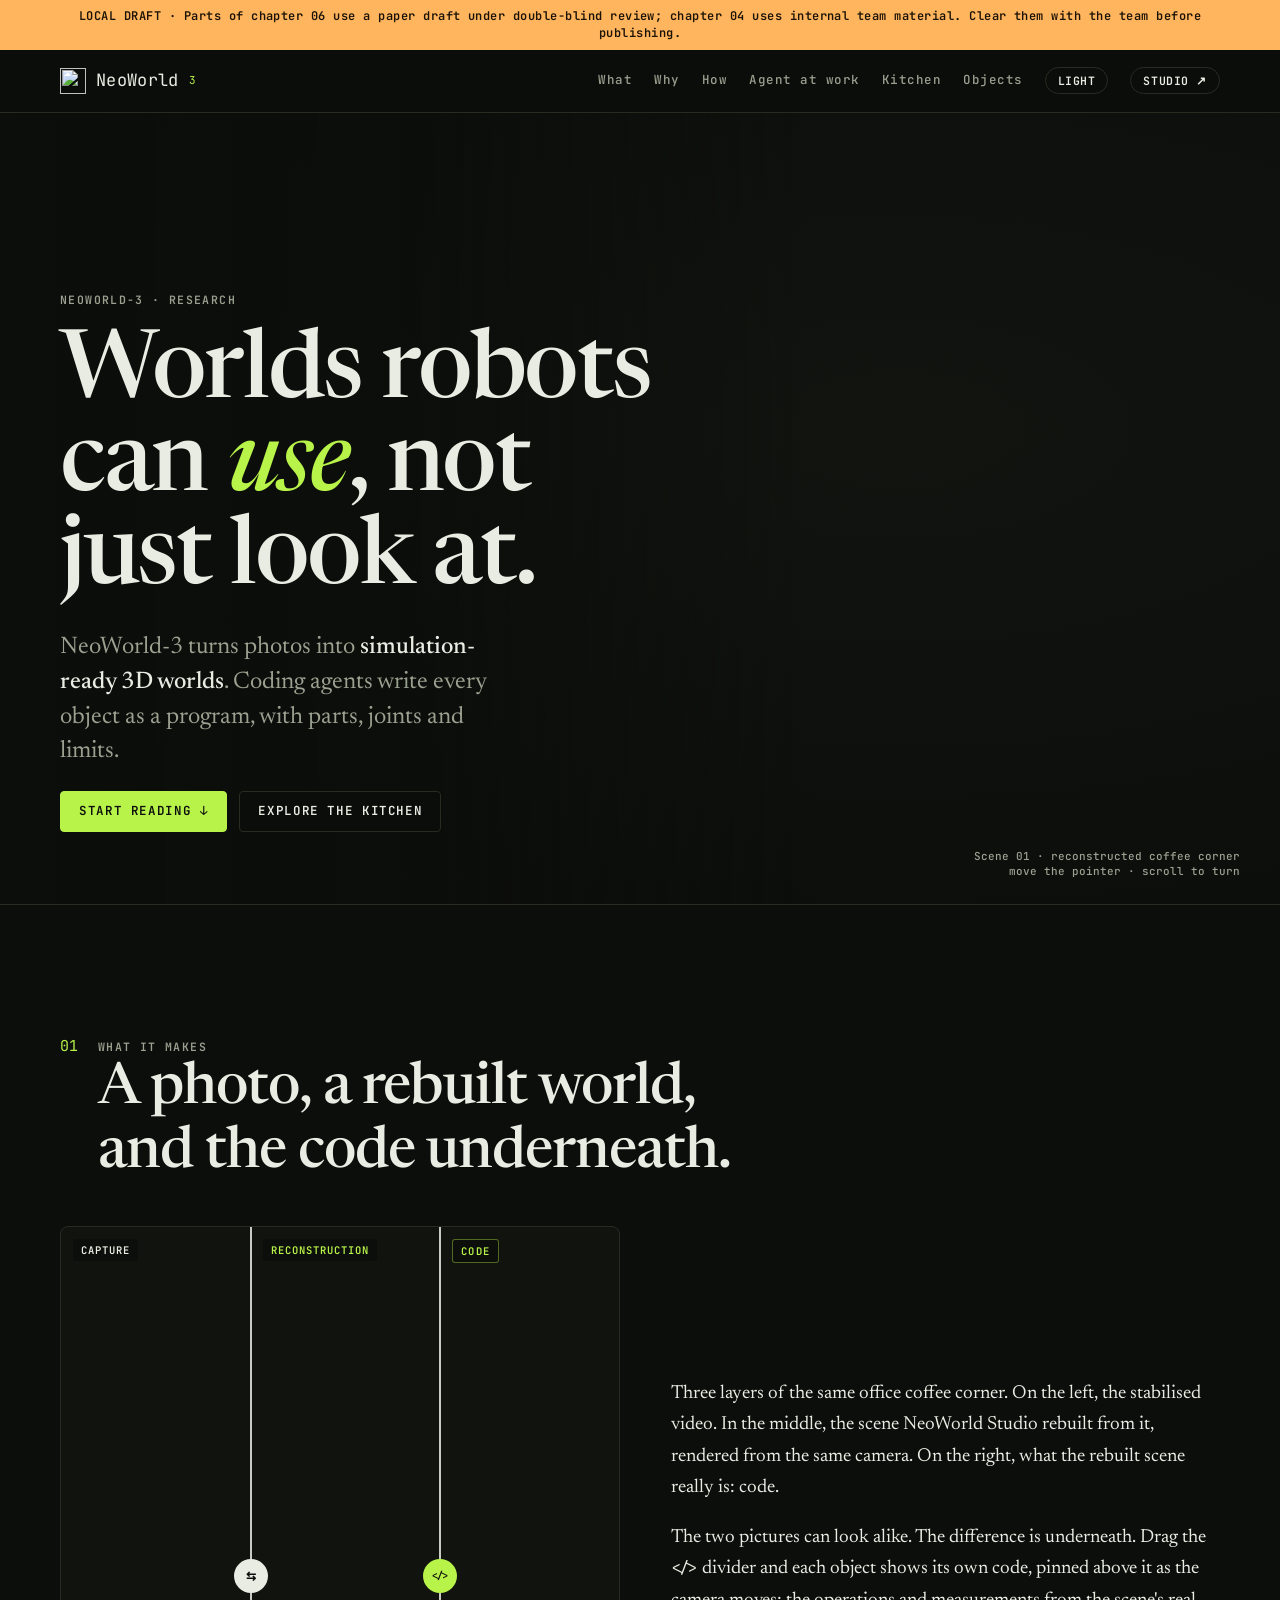
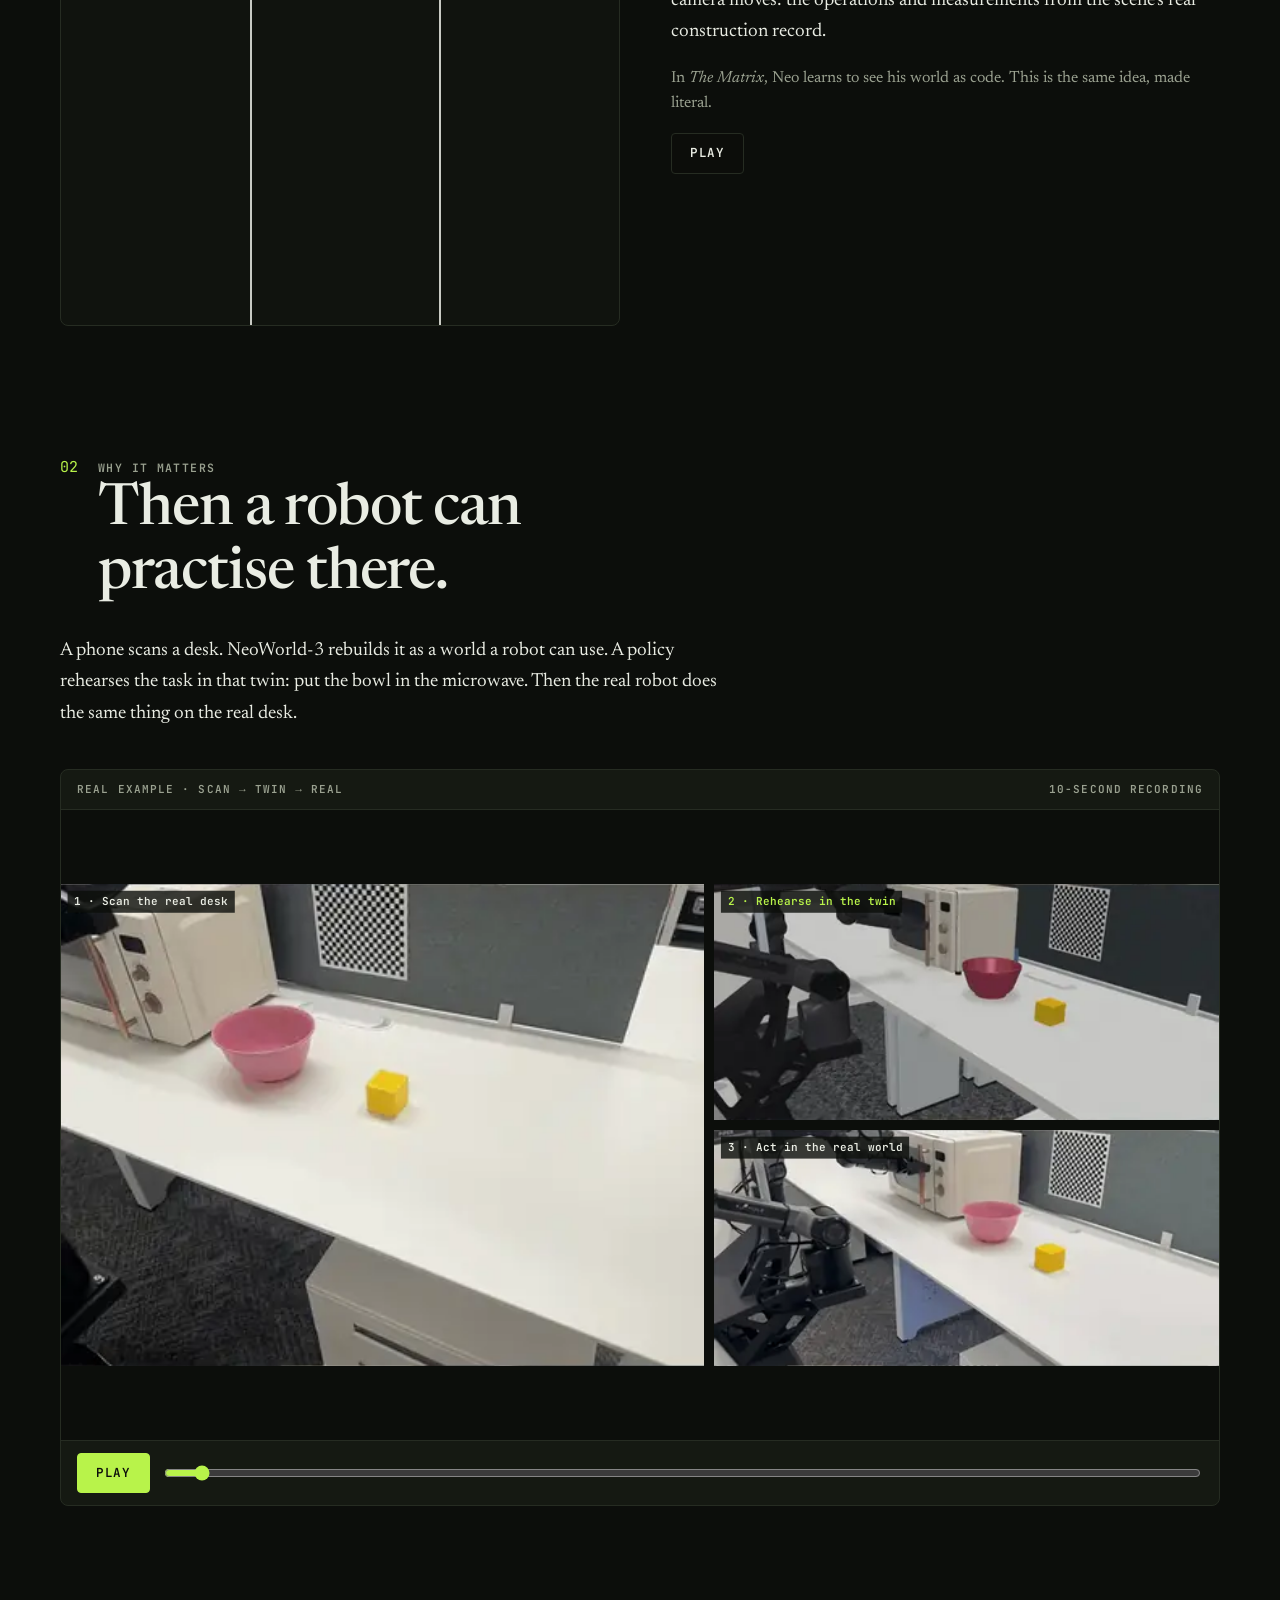
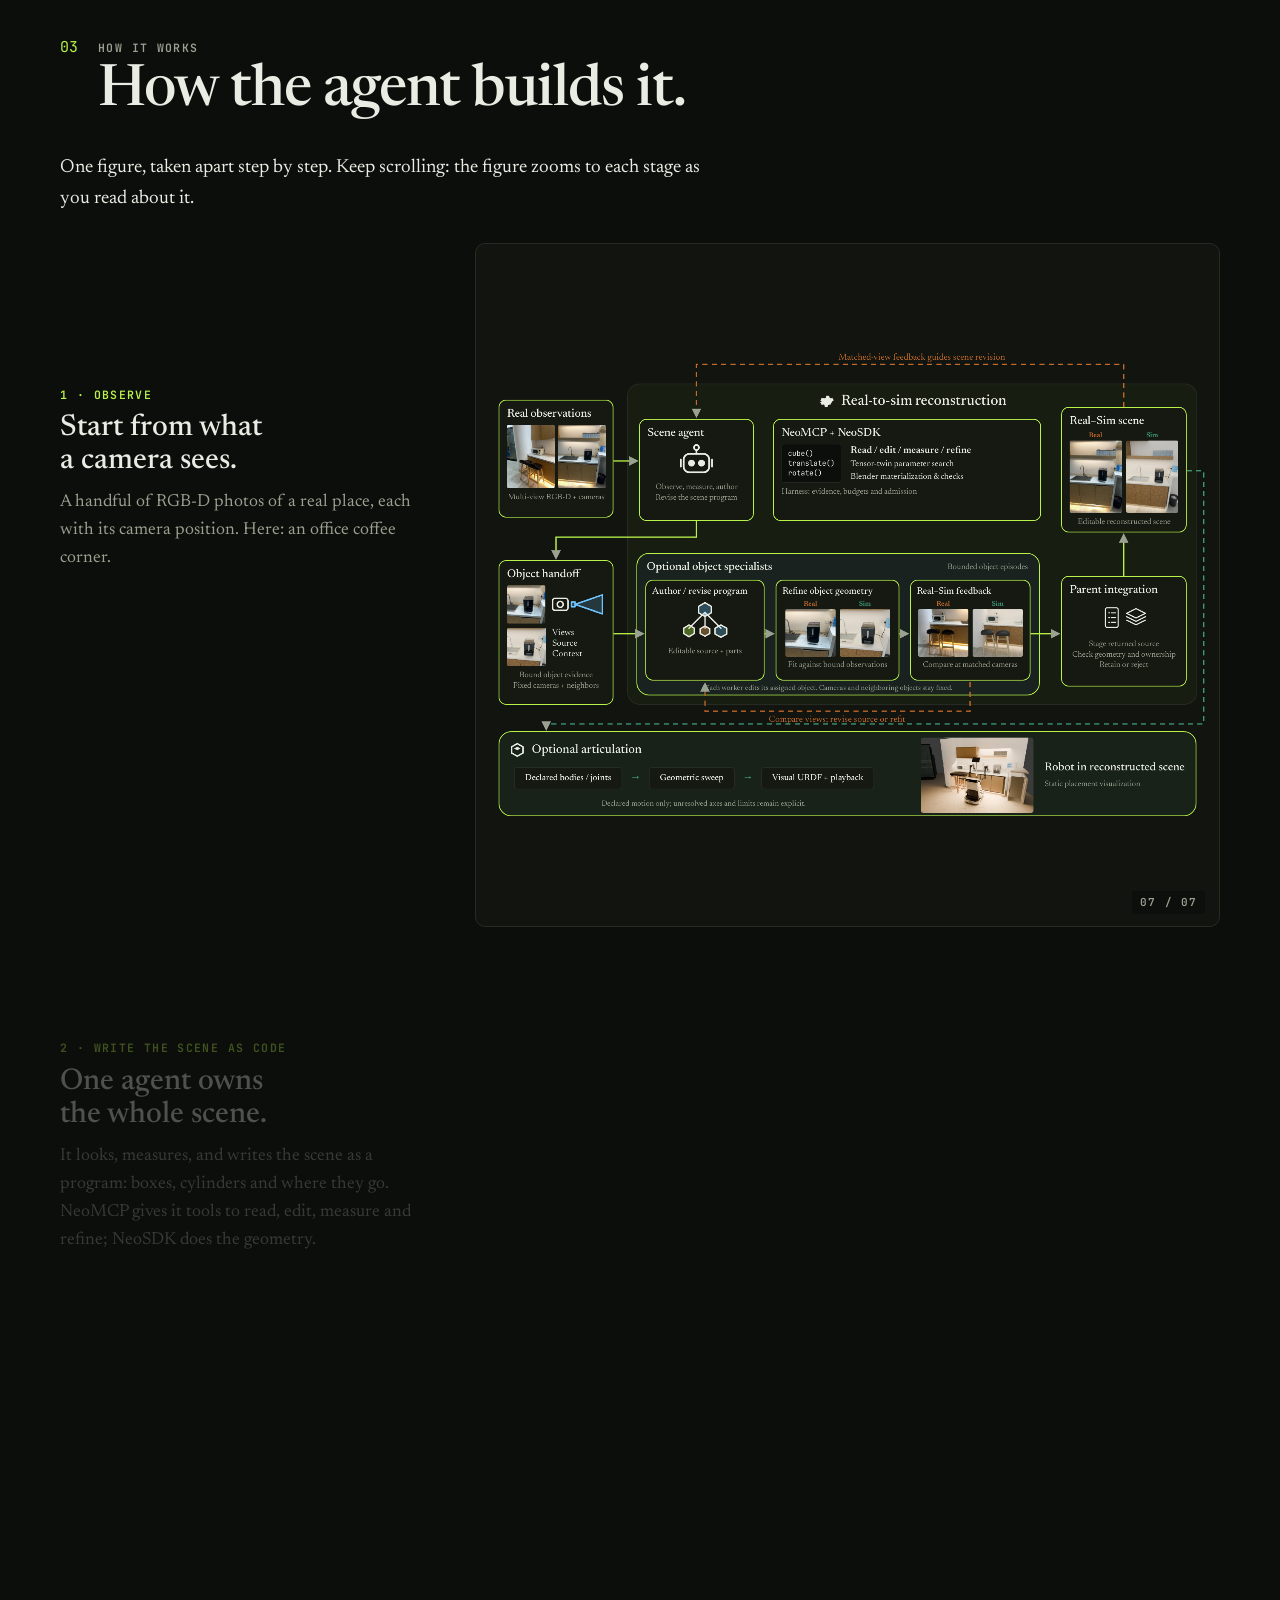
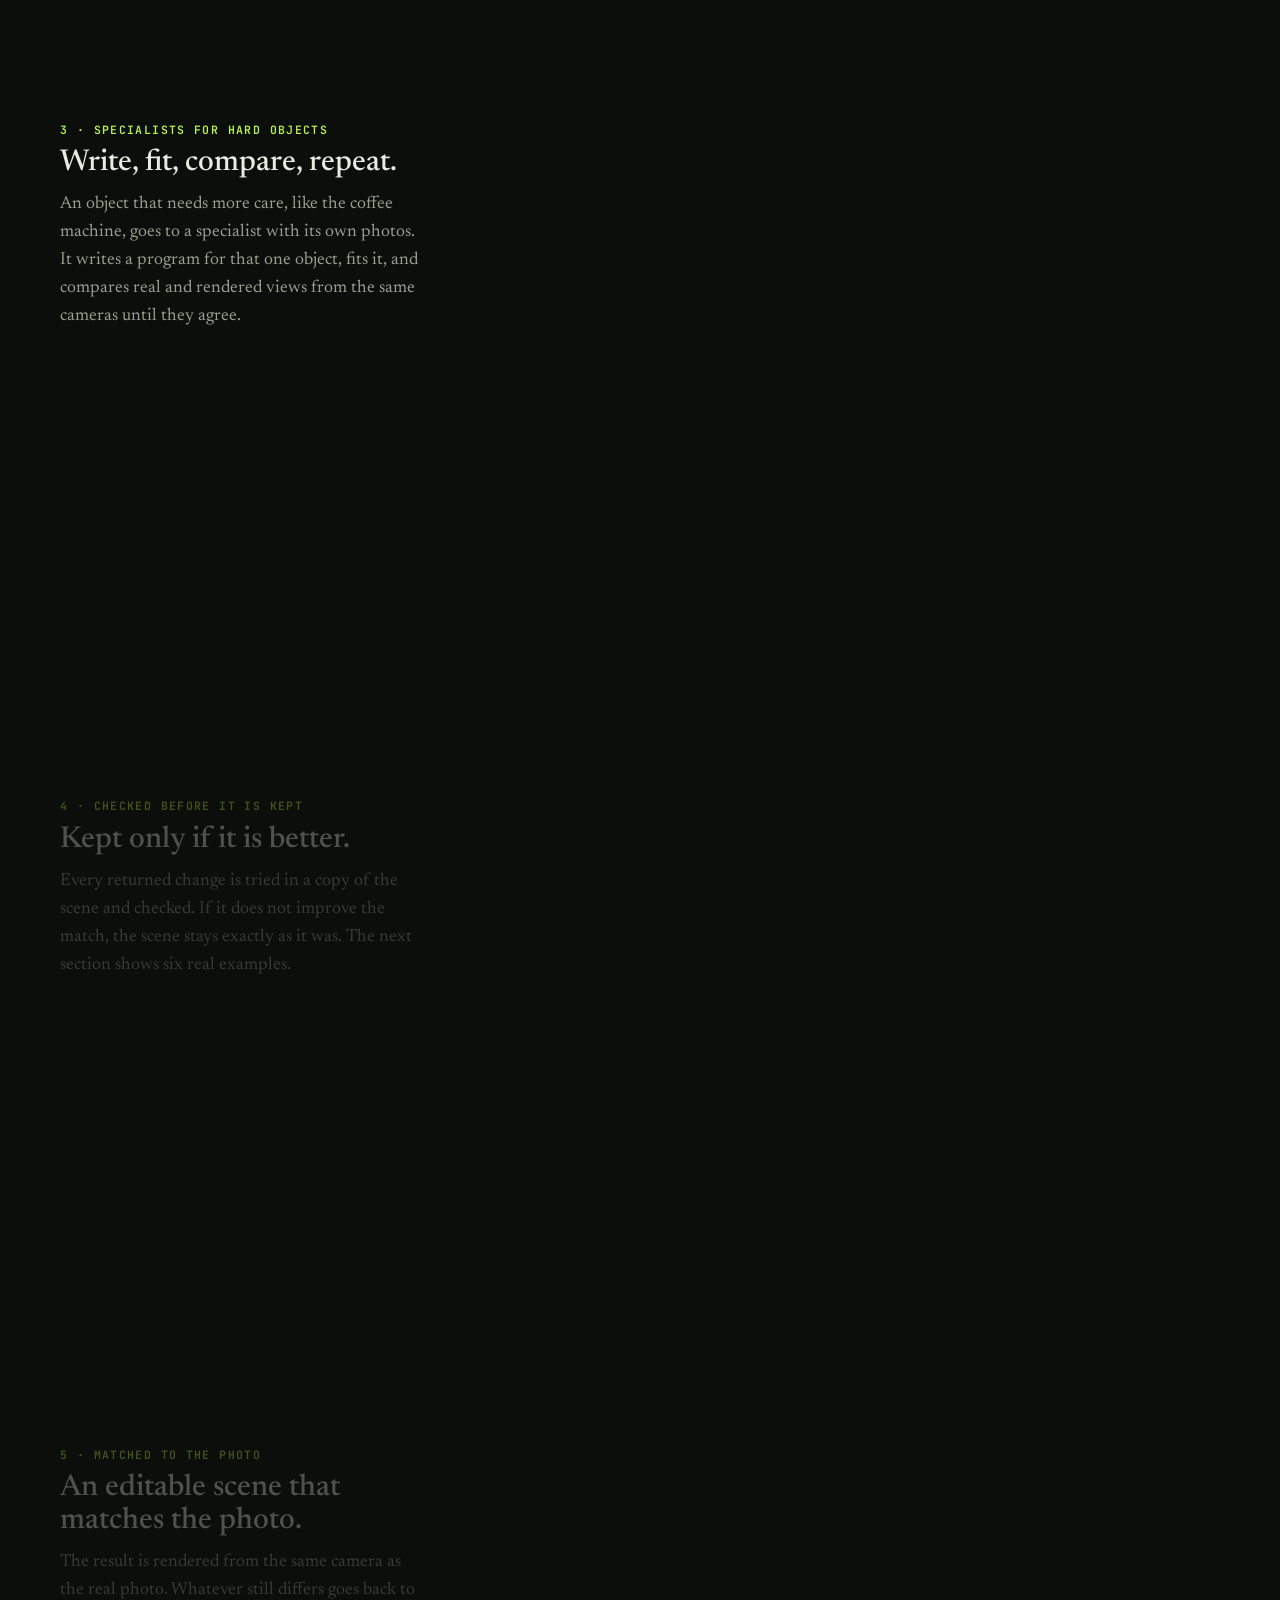
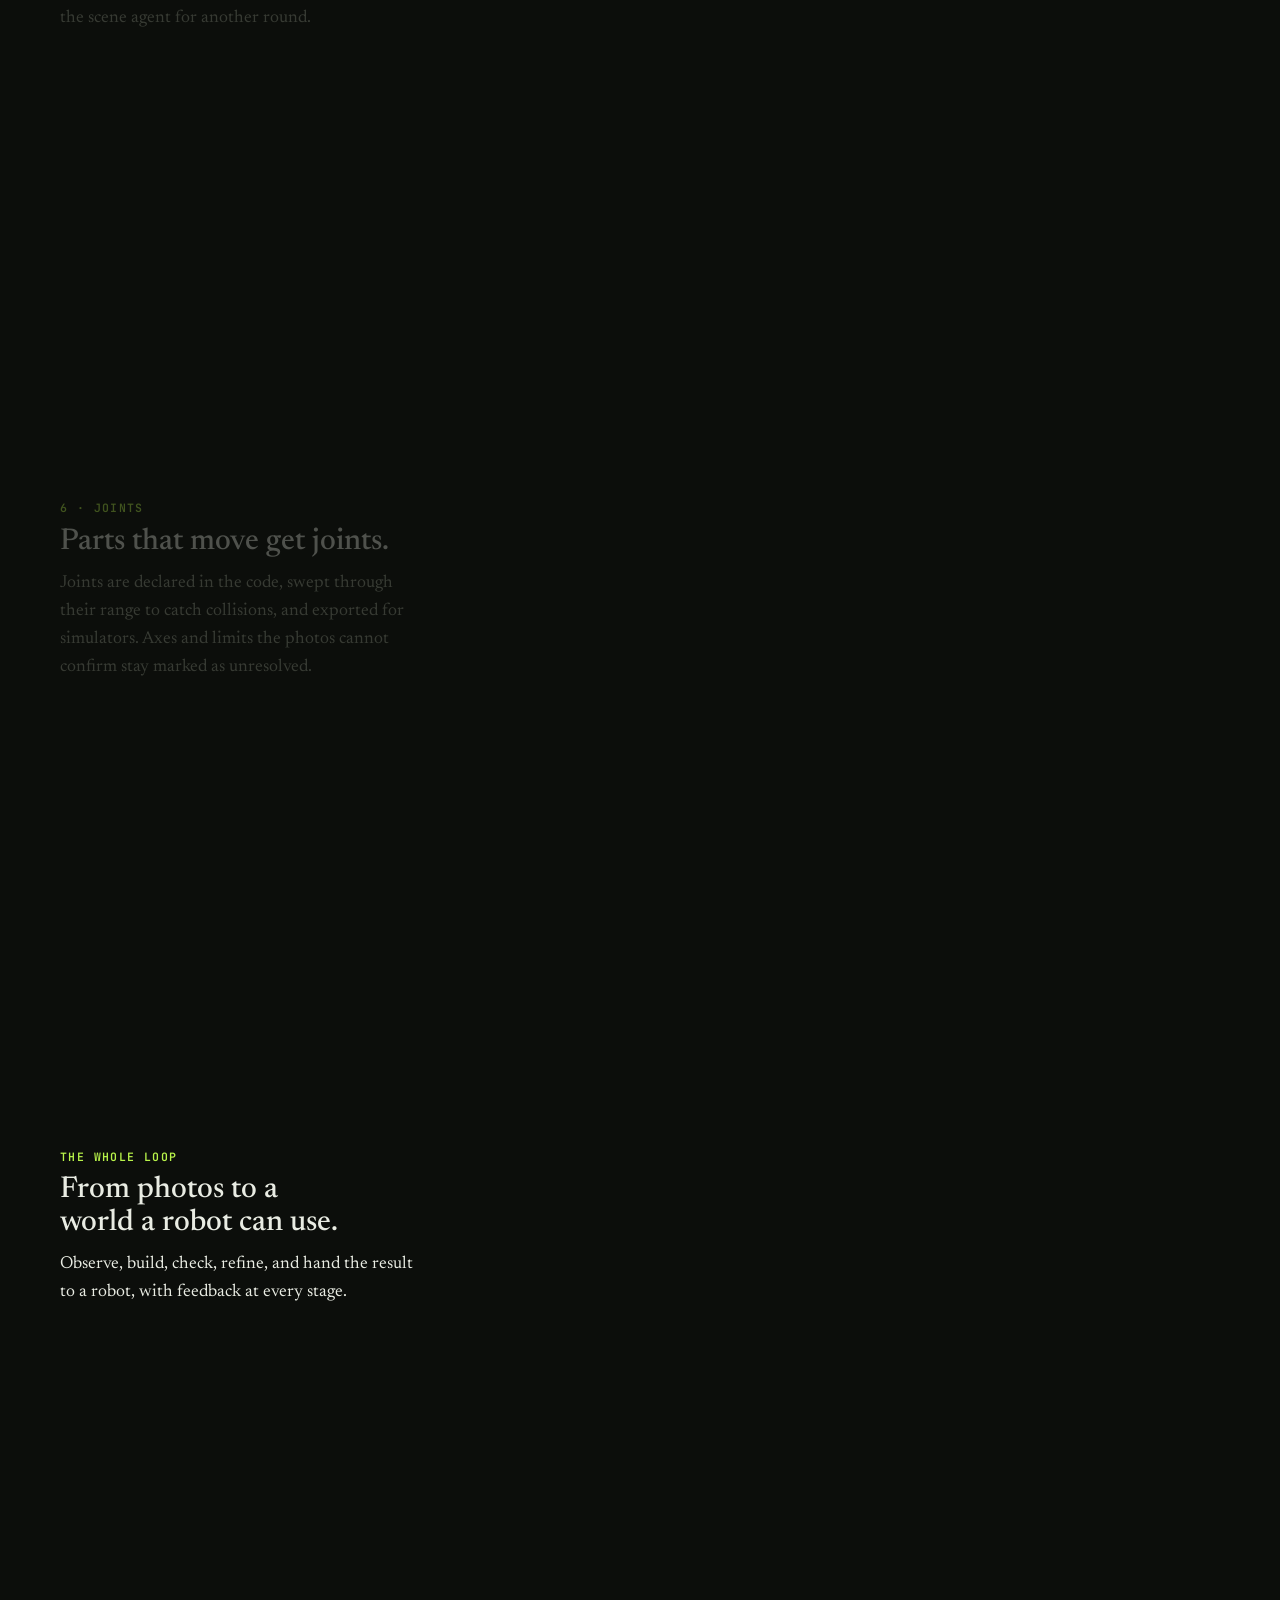
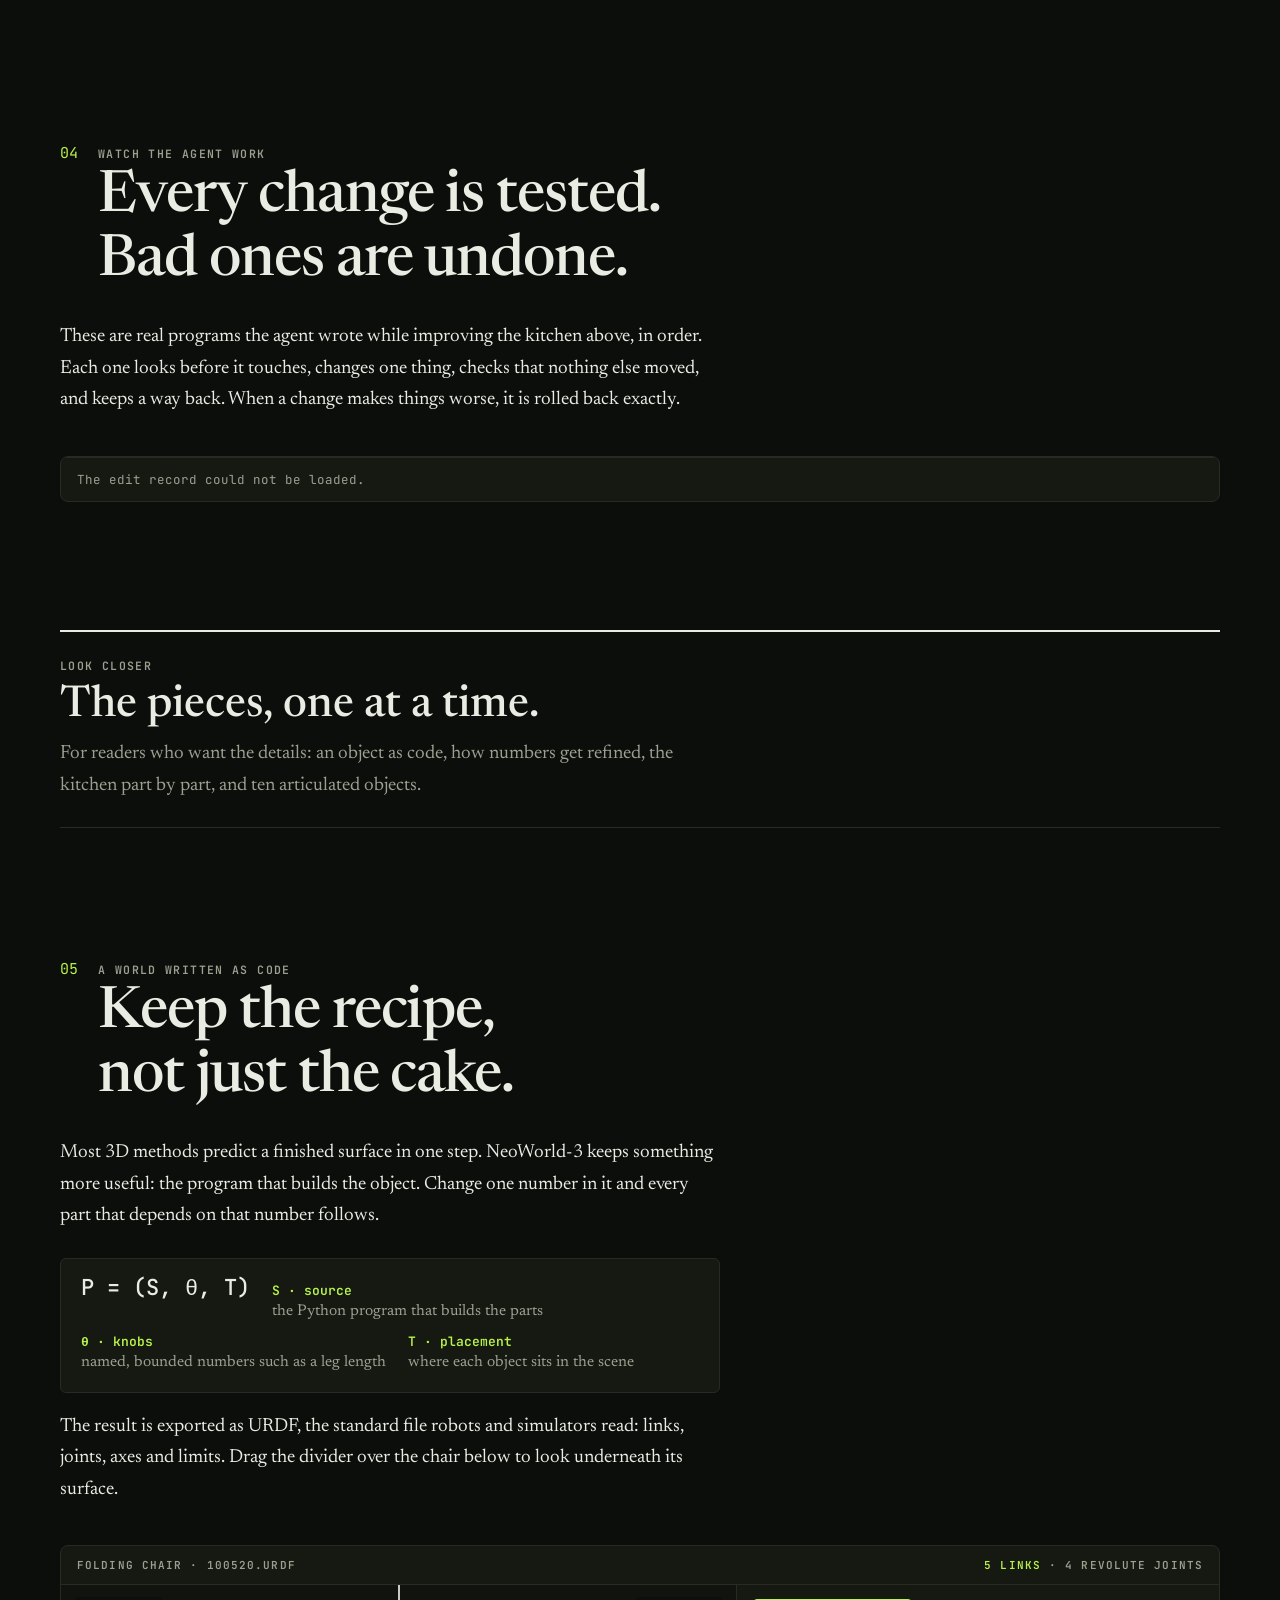
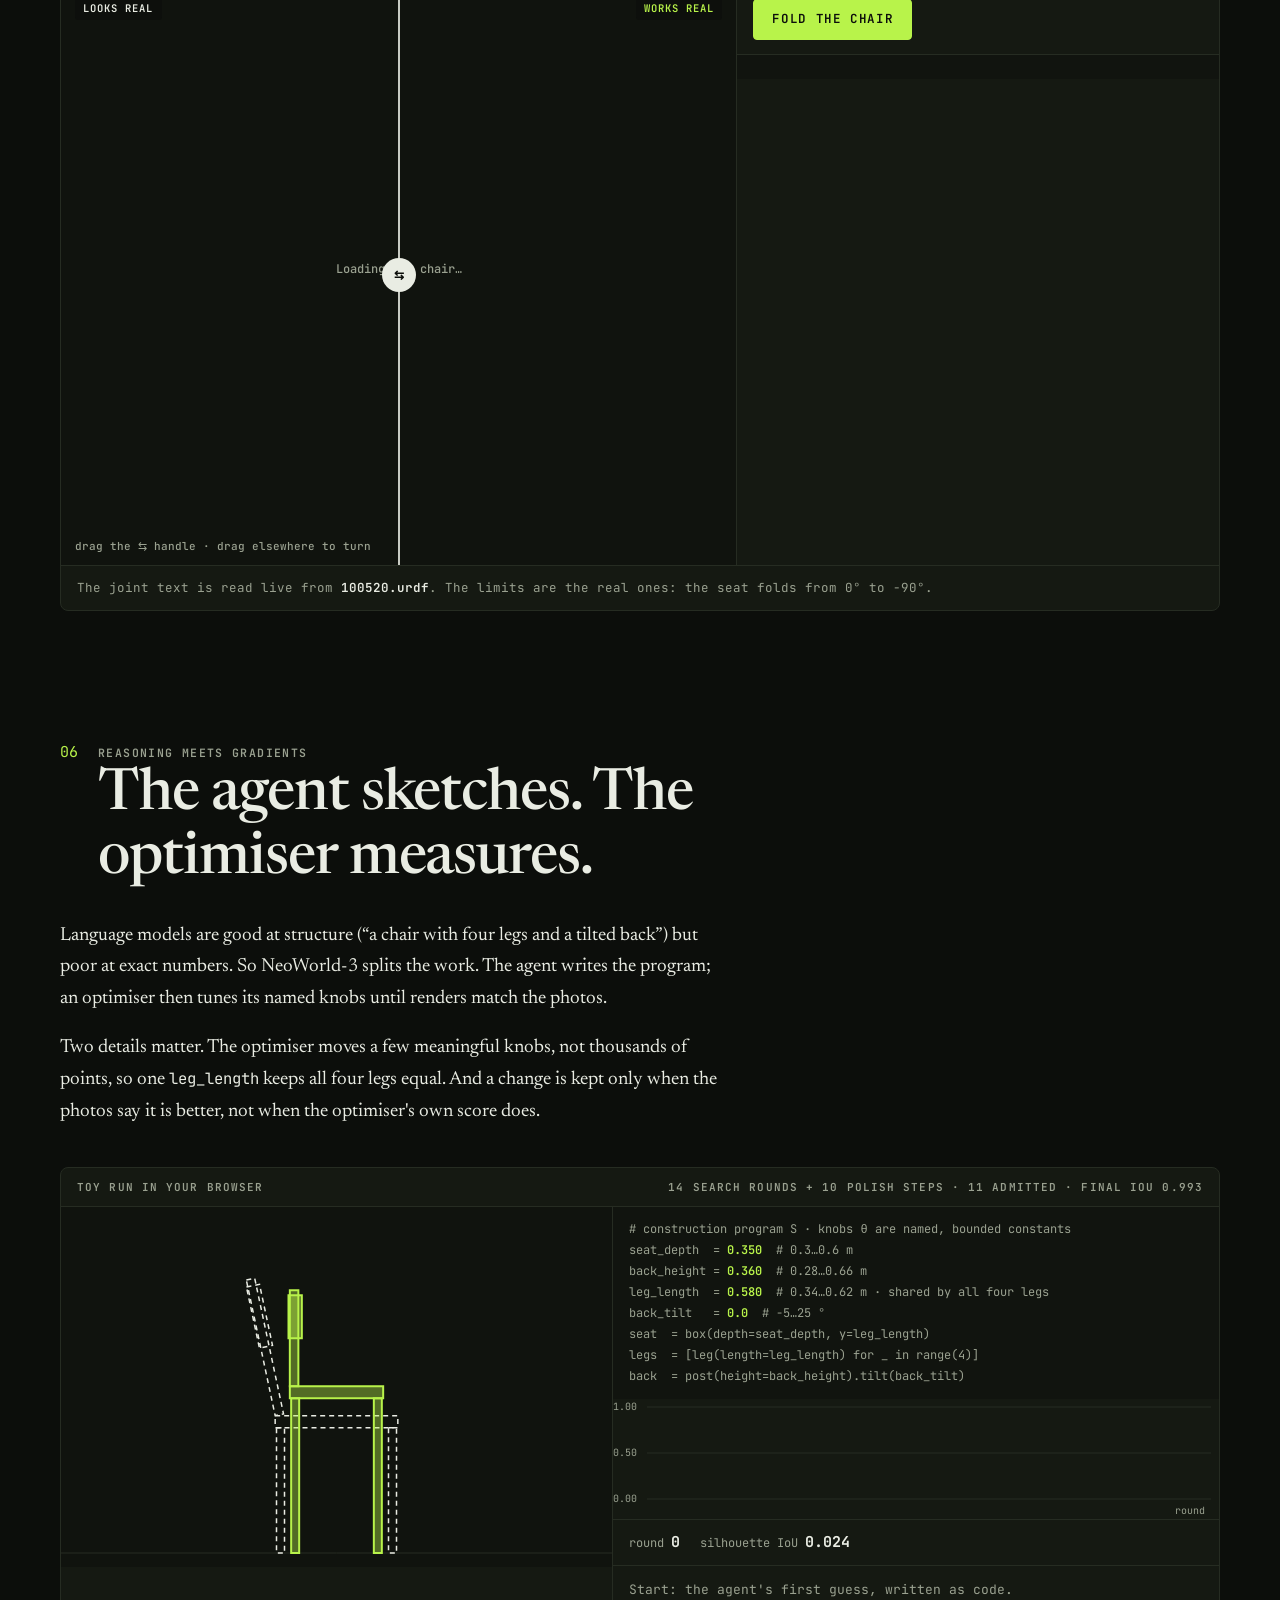
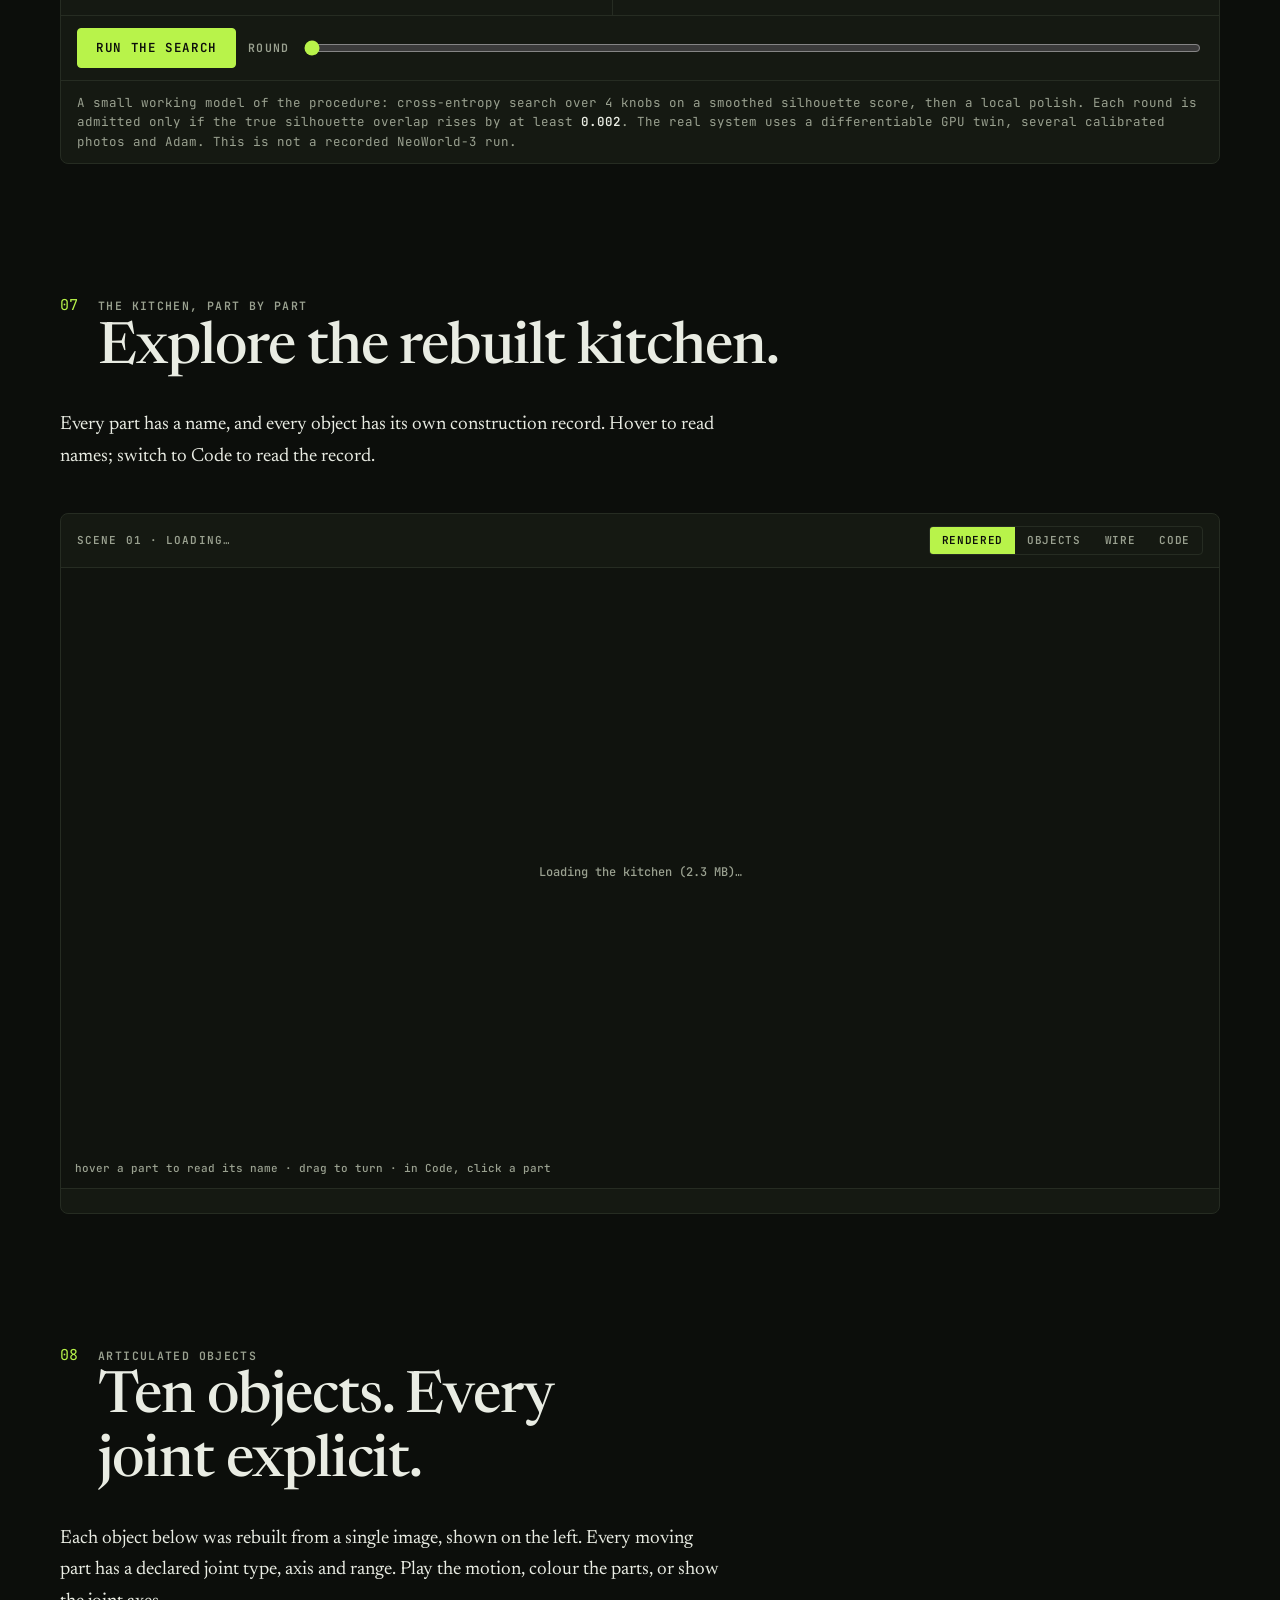
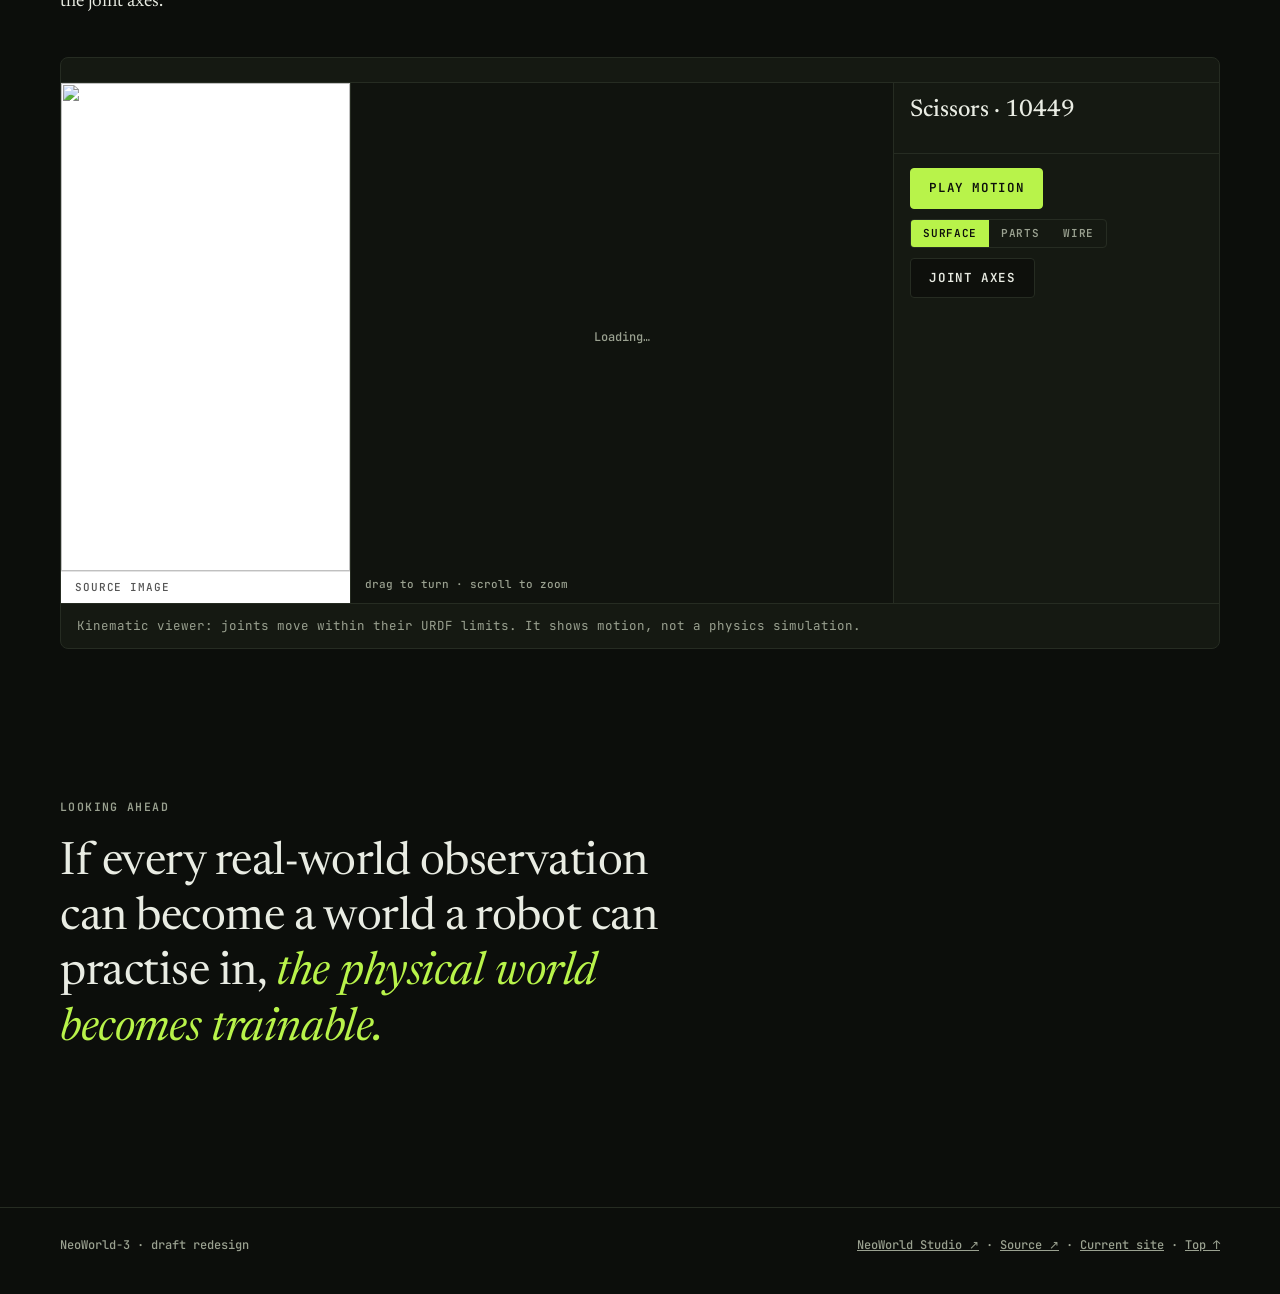
==== commit 3cd2a4bf: "Reorder the story; add robot player and agent-at-work section The page now runs what it makes -> why" ====
--- a/preview/v2/index.html
+++ b/preview/v2/index.html
@@ -22,6 +22,8 @@
   <script defer src="js/scene-code.js"></script>
   <script defer src="js/hero.js"></script>
   <script defer src="js/method.js"></script>
+  <script defer src="js/twin.js"></script>
+  <script defer src="js/agentwork.js"></script>
   <script defer src="js/anatomy.js"></script>
   <script defer src="js/refine.js"></script>
   <script defer src="js/compare.js"></script>
@@ -30,11 +32,11 @@
   <script defer src="js/main.js"></script>
 </head>
 <body>
-  <a class="skip" href="#method">Skip to the article</a>
+  <a class="skip" href="#capture">Skip to the article</a>
   <!-- Paper-derived blocks sit between paper:start / paper:end. scripts/build-v2-public.py deletes them
        and unwraps the <template data-public> that follows each one, so the public build never contains them. -->
   <!-- paper:start -->
-  <div class="draft" role="note">LOCAL DRAFT · Parts of chapter 03 use a paper draft under double-blind review. Clear them with the team before publishing.</div>
+  <div class="draft" role="note">LOCAL DRAFT · Parts of chapter 06 use a paper draft under double-blind review; chapter 04 uses internal team material. Clear them with the team before publishing.</div>
   <!-- paper:end --><template data-public><div class="draft" role="note">DESIGN PREVIEW · Not the official NeoWorld site. Sections based on unpublished results are left out.</div></template>
   <div class="progress" aria-hidden="true"><i></i></div>
 
@@ -42,7 +44,7 @@
     <div class="wrap">
       <a class="brand" href="#top"><img src="../brand/neoworld-nw-small.svg" alt="">NeoWorld<sup>3</sup></a>
       <nav aria-label="Main">
-        <a href="#method">Method</a><a href="#program">World as code</a><a href="#refine-ch">Refinement</a><a href="#scene">Scene</a><a href="#objects">Objects</a>
+        <a href="#capture">What</a><a href="#robot-demo">Why</a><a href="#method">How</a><a href="#agent-work">Agent at work</a><a href="#scene">Kitchen</a><a href="#objects">Objects</a>
       </nav>
       <button class="tbtn" id="theme-toggle" type="button"><span>Light</span></button>
       <a class="tbtn" href="https://neoworldproject.github.io/Studio/?lang=en" target="_blank" rel="noopener">Studio ↗</a>
@@ -50,7 +52,7 @@
   </header>
 
   <nav class="toc" aria-label="Chapters">
-    <a href="#method"><b>01</b>The method</a><a href="#program"><b>02</b>A world as code</a><a href="#refine-ch"><b>03</b>Refinement</a><a href="#scene"><b>04</b>Scene</a><a href="#objects"><b>05</b>Objects</a>
+    <a href="#capture"><b>01</b>What it makes</a><a href="#robot-demo"><b>02</b>Why it matters</a><a href="#method"><b>03</b>How it works</a><a href="#agent-work"><b>04</b>The agent at work</a><a href="#program"><b>05</b>World as code</a><a href="#refine-ch"><b>06</b>Refinement</a><a href="#scene"><b>07</b>The kitchen</a><a href="#objects"><b>08</b>Objects</a>
   </nav>
 
   <main id="top">
@@ -61,7 +63,7 @@
           <p class="label">NeoWorld-3 · research</p>
           <h1 id="hero-title">Worlds robots can <em>use</em>, not just look at.</h1>
           <p class="lede">NeoWorld-3 turns photos into <b>simulation-ready 3D worlds</b>. Coding agents write every object as a program, with parts, joints and limits.</p>
-          <div class="cta"><a class="btn primary" href="#method">Start reading ↓</a><a class="btn" href="#scene">Explore the kitchen</a></div>
+          <div class="cta"><a class="btn primary" href="#capture">Start reading ↓</a><a class="btn" href="#scene">Explore the kitchen</a></div>
         </div>
       </div>
       <p class="hero-note">Scene 01 · reconstructed coffee corner<br>move the pointer · scroll to turn</p>
@@ -69,21 +71,48 @@
 
     <div class="wrap">
       <!-- 01 -->
+      <section class="chapter" id="capture" aria-labelledby="capture-h">
+        <div class="chapter-head"><span class="num">01</span><p class="label">What it makes</p><h2 id="capture-h">A photo, a rebuilt world, and the code underneath.</h2></div>
+        <div class="compare-wrap">
+          <div id="compare" aria-label="Drag the two dividers to compare the capture, the reconstruction and its code">
+            <canvas></canvas>
+            <span class="wipe-tag" data-layer="0">CAPTURE</span><span class="wipe-tag" data-layer="1">RECONSTRUCTION</span><span class="wipe-tag" data-layer="2">CODE</span>
+            <button class="xray-handle" data-handle="0" type="button" role="slider" aria-label="Divider between capture and reconstruction" aria-valuemin="0" aria-valuemax="100" aria-valuenow="34"><span>⇆</span></button>
+            <button class="xray-handle" data-handle="1" type="button" role="slider" aria-label="Divider between reconstruction and code" aria-valuemin="0" aria-valuemax="100" aria-valuenow="68"><span>&lt;/&gt;</span></button>
+          </div>
+          <div class="prose">
+            <p>Three layers of the same office coffee corner. On the left, the stabilised video. In the middle, the scene NeoWorld Studio rebuilt from it, rendered from the same camera. On the right, what the rebuilt scene really is: code.</p>
+            <p>The two pictures can look alike. The difference is underneath. Drag the <span class="mono">&lt;/&gt;</span> divider and each object shows its own code, pinned above it as the camera moves: the operations and measurements from the scene's real construction record.</p>
+            <p class="aside">In <em>The Matrix</em>, Neo learns to see his world as code. This is the same idea, made literal.</p>
+            <p><button class="btn" id="compare-play" type="button">Play</button></p>
+          </div>
+        </div>
+      </section>
+
+      <!-- 02 -->
+      <section class="chapter" id="robot-demo" aria-labelledby="robot-demo-h">
+        <div class="chapter-head"><span class="num">02</span><p class="label">Why it matters</p><h2 id="robot-demo-h">Then a robot can practise there.</h2></div>
+        <div class="prose"><p>A phone scans a desk. NeoWorld-3 rebuilds it as a world a robot can use. A policy rehearses the task in that twin: put the bowl in the microwave. Then the real robot does the same thing on the real desk.</p></div>
+        <div class="plate" id="twin">
+          <div class="plate-bar"><span>Real example · scan → twin → real</span><span>10-second recording</span></div>
+          <div class="twin-player"><canvas aria-label="Recording in three views: scanning the desk, the policy in the reconstructed twin, and the real robot"></canvas></div>
+          <div class="twin-controls"><button class="btn primary twin-play" type="button" aria-pressed="false">Play</button><input class="twin-range" type="range" min="0" max="99" value="0" aria-label="Position in the recording"></div>
+        </div>
+      </section>
+
+      <!-- 03 -->
       <section class="chapter" id="method" aria-labelledby="method-h">
-        <div class="chapter-head"><span class="num">01</span><p class="label">The method</p><h2 id="method-h">How NeoWorld-3 builds a world.</h2></div>
-        <div class="prose"><p>One figure, taken apart step by step. Keep scrolling: the figure zooms to each stage as you read about it, and the last step plays a real example.</p></div>
+        <div class="chapter-head"><span class="num">03</span><p class="label">How it works</p><h2 id="method-h">How the agent builds it.</h2></div>
+        <div class="prose"><p>One figure, taken apart step by step. Keep scrolling: the figure zooms to each stage as you read about it.</p></div>
         <div class="method">
           <div class="method-steps">
-            <div class="mstep" data-step="0"><p class="label">1 · Real observations</p><h3>Start from what a camera sees.</h3><p>A handful of RGB-D photos of a real place, each with its camera position. Here: an office coffee corner.</p></div>
-            <div class="mstep" data-step="1"><p class="label">2 · Scene agent</p><h3>One agent owns the whole scene.</h3><p>It looks at the photos, measures what it needs, and writes the scene as a program: boxes, cylinders and where they go. Then it keeps revising that program.</p></div>
-            <div class="mstep" data-step="2"><p class="label">3 · NeoMCP + NeoSDK</p><h3>Tools to build, measure and refine.</h3><p>NeoMCP gives the agent its tools: read, edit, measure, refine. NeoSDK does the geometry. Many candidate fits are tried in a fast GPU copy of the program, and a strict harness decides what is kept.</p></div>
-            <div class="mstep" data-step="3"><p class="label">4 · Object handoff</p><h3>Hard objects get a specialist.</h3><p>An object that needs more care, like the coffee machine, is handed over with its own evidence: the views that see it, its current source, and the objects around it.</p></div>
-            <div class="mstep" data-step="4"><p class="label">5 · Object specialists</p><h3>Write, fit, compare, repeat.</h3><p>The specialist writes a fresh program for that one object, fits it to the photos, and compares real and rendered views from the same cameras. If they disagree, it revises the code or refits the numbers. Cameras and neighbours stay fixed.</p></div>
-            <div class="mstep" data-step="5"><p class="label">6 · Parent integration</p><h3>Kept only if it is better.</h3><p>The returned object is tried in a copy of the scene and checked: geometry, who owns what, and whether it really improves the match. If not, the scene stays as it was.</p></div>
-            <div class="mstep" data-step="6"><p class="label">7 · Real–sim scene</p><h3>An editable scene that matches the photo.</h3><p>The result is rendered from the same camera as the real photo. Whatever still differs goes back to the scene agent for another round.</p></div>
-            <div class="mstep" data-step="7"><p class="label">8 · Articulation</p><h3>Parts that move get joints.</h3><p>Joints are declared in the code, swept through their range to catch collisions, and exported as URDF. Axes and limits the photos cannot confirm stay marked as unresolved.</p></div>
-            <div class="mstep" data-step="8"><p class="label">The whole loop</p><h3>From photos to a world a robot can use.</h3><p>Observe, build, check, refine, and hand the result to a robot, with feedback at every stage.</p></div>
-            <div class="mstep mstep-finale" data-step="9"><p class="label">A real example</p><h3>Scan it. Rehearse it. Do it.</h3><p>A phone scans a desk. A policy rehearses the task in the rebuilt twin: put the bowl in the microwave. Then the real robot does the same. Keep scrolling to move through the recording.</p></div>
+            <div class="mstep" data-step="0"><p class="label">1 · Observe</p><h3>Start from what a camera sees.</h3><p>A handful of RGB-D photos of a real place, each with its camera position. Here: an office coffee corner.</p></div>
+            <div class="mstep" data-step="1"><p class="label">2 · Write the scene as code</p><h3>One agent owns the whole scene.</h3><p>It looks, measures, and writes the scene as a program: boxes, cylinders and where they go. NeoMCP gives it tools to read, edit, measure and refine; NeoSDK does the geometry.</p></div>
+            <div class="mstep" data-step="2"><p class="label">3 · Specialists for hard objects</p><h3>Write, fit, compare, repeat.</h3><p>An object that needs more care, like the coffee machine, goes to a specialist with its own photos. It writes a program for that one object, fits it, and compares real and rendered views from the same cameras until they agree.</p></div>
+            <div class="mstep" data-step="3"><p class="label">4 · Checked before it is kept</p><h3>Kept only if it is better.</h3><p>Every returned change is tried in a copy of the scene and checked. If it does not improve the match, the scene stays exactly as it was. The next section shows six real examples.</p></div>
+            <div class="mstep" data-step="4"><p class="label">5 · Matched to the photo</p><h3>An editable scene that matches the photo.</h3><p>The result is rendered from the same camera as the real photo. Whatever still differs goes back to the scene agent for another round.</p></div>
+            <div class="mstep" data-step="5"><p class="label">6 · Joints</p><h3>Parts that move get joints.</h3><p>Joints are declared in the code, swept through their range to catch collisions, and exported for simulators. Axes and limits the photos cannot confirm stay marked as unresolved.</p></div>
+            <div class="mstep" data-step="6"><p class="label">The whole loop</p><h3>From photos to a world a robot can use.</h3><p>Observe, build, check, refine, and hand the result to a robot, with feedback at every stage.</p></div>
           </div>
           <div class="method-stage-wrap">
             <div class="mstage" aria-label="The NeoWorld-3 method figure, focused on the current step">
@@ -144,19 +173,30 @@
                   <path class="mg" data-arrow="d-artic" d="M1642 295H1682V890H137V902"/>
                 </svg>
               </div>
-              <div class="mfinale" aria-label="Real example: scanning, twin policy and real robot action">
-                <canvas></canvas>
-                <button class="btn mfinale-play" type="button">Play at real speed</button>
-              </div>
-              <span class="mstage-count">01 / 10</span>
-            </div>
-          </div>
-        </div>
-      </section>
-
-      <!-- 02 -->
+              <span class="mstage-count">01 / 07</span>
+            </div>
+          </div>
+        </div>
+      </section>
+
+      <!-- 04 -->
+      <section class="chapter" id="agent-work" aria-labelledby="agent-work-h">
+        <div class="chapter-head"><span class="num">04</span><p class="label">Watch the agent work</p><h2 id="agent-work-h">Every change is tested. Bad ones are undone.</h2></div>
+        <div class="prose"><p>These are real programs the agent wrote while improving the kitchen above, in order. Each one looks before it touches, changes one thing, checks that nothing else moved, and keeps a way back. When a change makes things worse, it is rolled back exactly.</p></div>
+        <!-- internal:start -->
+        <div class="plate" id="agent-edits"></div>
+        <!-- internal:end --><template data-public><div class="redacted"><span class="label">Hidden in this preview</span><p>Six real edit programs from the agent's session on this kitchen, including a change it tried and then rolled back. Shown once the team agrees to publish them.</p></div></template>
+      </section>
+
+      <section class="lookcloser" aria-label="Look closer">
+        <p class="label">Look closer</p>
+        <h2>The pieces, one at a time.</h2>
+        <p>For readers who want the details: an object as code, how numbers get refined, the kitchen part by part, and ten articulated objects.</p>
+      </section>
+
+      <!-- 05 -->
       <section class="chapter" id="program" aria-labelledby="program-h">
-        <div class="chapter-head"><span class="num">02</span><p class="label">A world written as code</p><h2 id="program-h">Keep the recipe, not just the cake.</h2></div>
+        <div class="chapter-head"><span class="num">05</span><p class="label">A world written as code</p><h2 id="program-h">Keep the recipe, not just the cake.</h2></div>
         <div class="prose">
           <p>Most 3D methods predict a finished surface in one step. NeoWorld-3 keeps something more useful: the program that builds the object. Change one number in it and every part that depends on that number follows.</p>
           <div class="equation" aria-label="P equals S, theta, T">
@@ -186,9 +226,9 @@
         </div>
       </section>
 
-      <!-- 03 -->
+      <!-- 06 -->
       <section class="chapter" id="refine-ch" aria-labelledby="refine-h">
-        <div class="chapter-head"><span class="num">03</span><p class="label">Reasoning meets gradients</p><h2 id="refine-h">The agent sketches. The optimiser measures.</h2></div>
+        <div class="chapter-head"><span class="num">06</span><p class="label">Reasoning meets gradients</p><h2 id="refine-h">The agent sketches. The optimiser measures.</h2></div>
         <div class="prose">
           <p>Language models are good at structure (“a chair with four legs and a tilted back”) but poor at exact numbers. So NeoWorld-3 splits the work. The agent writes the program; an optimiser then tunes its named knobs until renders match the photos.</p>
           <!-- paper:start -->
@@ -213,23 +253,10 @@
         </div>
       </section>
 
-      <!-- 04 -->
+      <!-- 07 -->
       <section class="chapter" id="scene" aria-labelledby="scene-h">
-        <div class="chapter-head"><span class="num">04</span><p class="label">From capture to scene</p><h2 id="scene-h">A coffee corner, rebuilt part by part.</h2></div>
-        <div class="compare-wrap">
-          <div id="compare" aria-label="Drag the two dividers to compare the capture, the reconstruction and its code">
-            <canvas></canvas>
-            <span class="wipe-tag" data-layer="0">CAPTURE</span><span class="wipe-tag" data-layer="1">RECONSTRUCTION</span><span class="wipe-tag" data-layer="2">CODE</span>
-            <button class="xray-handle" data-handle="0" type="button" role="slider" aria-label="Divider between capture and reconstruction" aria-valuemin="0" aria-valuemax="100" aria-valuenow="34"><span>⇆</span></button>
-            <button class="xray-handle" data-handle="1" type="button" role="slider" aria-label="Divider between reconstruction and code" aria-valuemin="0" aria-valuemax="100" aria-valuenow="68"><span>&lt;/&gt;</span></button>
-          </div>
-          <div class="prose">
-            <p>Three layers of the same office coffee corner. On the left, the stabilised video. In the middle, the scene NeoWorld Studio rebuilt from it, rendered from the same camera. On the right, what the rebuilt scene really is: code.</p>
-            <p>The two pictures can look alike. The difference is underneath. Drag the <span class="mono">&lt;/&gt;</span> divider and each object shows its own code, pinned above it as the camera moves: the operations and measurements from the scene's real construction record.</p>
-            <p class="aside">In <em>The Matrix</em>, Neo learns to see his world as code. This is the same idea, made literal.</p>
-            <p><button class="btn" id="compare-play" type="button">Play</button></p>
-          </div>
-        </div>
+        <div class="chapter-head"><span class="num">07</span><p class="label">The kitchen, part by part</p><h2 id="scene-h">Explore the rebuilt kitchen.</h2></div>
+        <div class="prose"><p>Every part has a name, and every object has its own construction record. Hover to read names; switch to Code to read the record.</p></div>
         <div class="plate">
           <div class="plate-bar"><span>Scene 01 · <span id="scene-count">loading…</span></span>
             <span class="seg" role="group" aria-label="Look"><button type="button" data-scene-look="skin" aria-pressed="true">Rendered</button><button type="button" data-scene-look="parts" aria-pressed="false">Objects</button><button type="button" data-scene-look="wire" aria-pressed="false">Wire</button><button type="button" data-scene-look="code" aria-pressed="false">Code</button></span></div>
@@ -249,9 +276,9 @@
         </div>
       </section>
 
-      <!-- 05 -->
+      <!-- 08 -->
       <section class="chapter" id="objects" aria-labelledby="objects-h">
-        <div class="chapter-head"><span class="num">05</span><p class="label">Articulated objects</p><h2 id="objects-h">Ten objects. Every joint explicit.</h2></div>
+        <div class="chapter-head"><span class="num">08</span><p class="label">Articulated objects</p><h2 id="objects-h">Ten objects. Every joint explicit.</h2></div>
         <div class="prose"><p>Each object below was rebuilt from a single image, shown on the left. Every moving part has a declared joint type, axis and range. Play the motion, colour the parts, or show the joint axes.</p></div>
         <div class="plate">
           <div class="picker" id="gallery-picker" aria-label="Choose an object"></div>
--- a/preview/v2/v2.css
+++ b/preview/v2/v2.css
@@ -252,6 +252,37 @@
 }
 @media (prefers-reduced-motion:reduce){.md.on,.mg.on,.b-mcp.on .mcode span,.mboard.run .mb{animation:none}}
 
+/* Watch the agent work */
+.aw-timeline{display:flex;align-items:center;gap:0;padding:16px 18px;border-bottom:1px solid var(--line);font:600 11px/1 var(--mono);letter-spacing:.08em;text-transform:uppercase;color:var(--muted);overflow-x:auto}
+.aw-timeline span{white-space:nowrap;padding:6px 9px;border:1px solid var(--line);border-radius:999px;background:var(--bg-2)}
+.aw-timeline i{flex:1;min-width:18px;height:1px;background:var(--line)}
+.aw-grid{display:grid;grid-template-columns:repeat(3,minmax(0,1fr));gap:1px;background:var(--line)}
+.aw-card{background:var(--surface);padding:18px;display:grid;gap:10px;align-content:start;min-width:0}
+.aw-card header{display:flex;justify-content:space-between;gap:10px;flex-wrap:wrap;font:600 10.5px/1.3 var(--mono);letter-spacing:.08em;text-transform:uppercase;color:var(--muted)}
+.aw-outcome{padding:4px 7px;border-radius:3px;border:1px solid var(--line)}
+.aw-card.aw-kept .aw-outcome{color:var(--accent);border-color:var(--accent-line)}
+.aw-card.aw-rejected .aw-outcome{color:#fff;background:var(--bad);border-color:var(--bad)}
+.aw-card.aw-inspect .aw-outcome{color:var(--sky);border-color:var(--sky)}
+.aw-card h3{font-size:21px;line-height:1.2}
+.aw-card p{font-size:15.5px;line-height:1.5;color:var(--muted)}
+.aw-card .code{font-size:10.5px;line-height:1.6;border:1px solid var(--line);border-radius:4px;padding:8px 0;white-space:pre;overflow-x:auto}
+.aw-card .code span{padding:0 10px}
+.aw-card.aw-rejected{grid-column:span 2;border-left:3px solid var(--bad)}
+.aw-card.aw-final{grid-column:1/-1}
+.aw-card .aw-then{font:600 11px/1 var(--mono);letter-spacing:.08em;text-transform:uppercase;color:var(--bad)}
+@media (max-width:1000px){.aw-grid{grid-template-columns:repeat(2,minmax(0,1fr))}}
+@media (max-width:1000px){.aw-card.aw-inspect,.aw-card.aw-rejected{grid-column:1/-1}.aw-card.aw-final{grid-column:auto}}
+@media (max-width:640px){.aw-grid{grid-template-columns:minmax(0,1fr)}.aw-card.aw-rejected{grid-column:auto}}
+/* Robot example player */
+.twin-player{position:relative;background:#0c0e0b;aspect-ratio:16/9;max-height:70vh;width:100%}
+.twin-player canvas{position:absolute;inset:0;width:100%;height:100%}
+.twin-controls{display:flex;gap:12px;align-items:center;padding:12px 16px;border-top:1px solid var(--line)}
+.twin-controls input{flex:1}
+/* "Look closer" divider */
+.lookcloser{margin-top:clamp(80px,10vw,128px);padding:26px 0;border-top:2px solid var(--ink);border-bottom:1px solid var(--line);display:grid;gap:8px}
+.lookcloser h2{font-size:clamp(30px,4vw,44px)}
+.lookcloser p:not(.label){color:var(--muted);max-width:var(--measure)}
+
 /* 03 anatomy */
 .anatomy{display:grid;grid-template-columns:minmax(0,1.4fr) minmax(300px,1fr)}
 #anatomy-stage{min-height:min(66vh,580px)}
